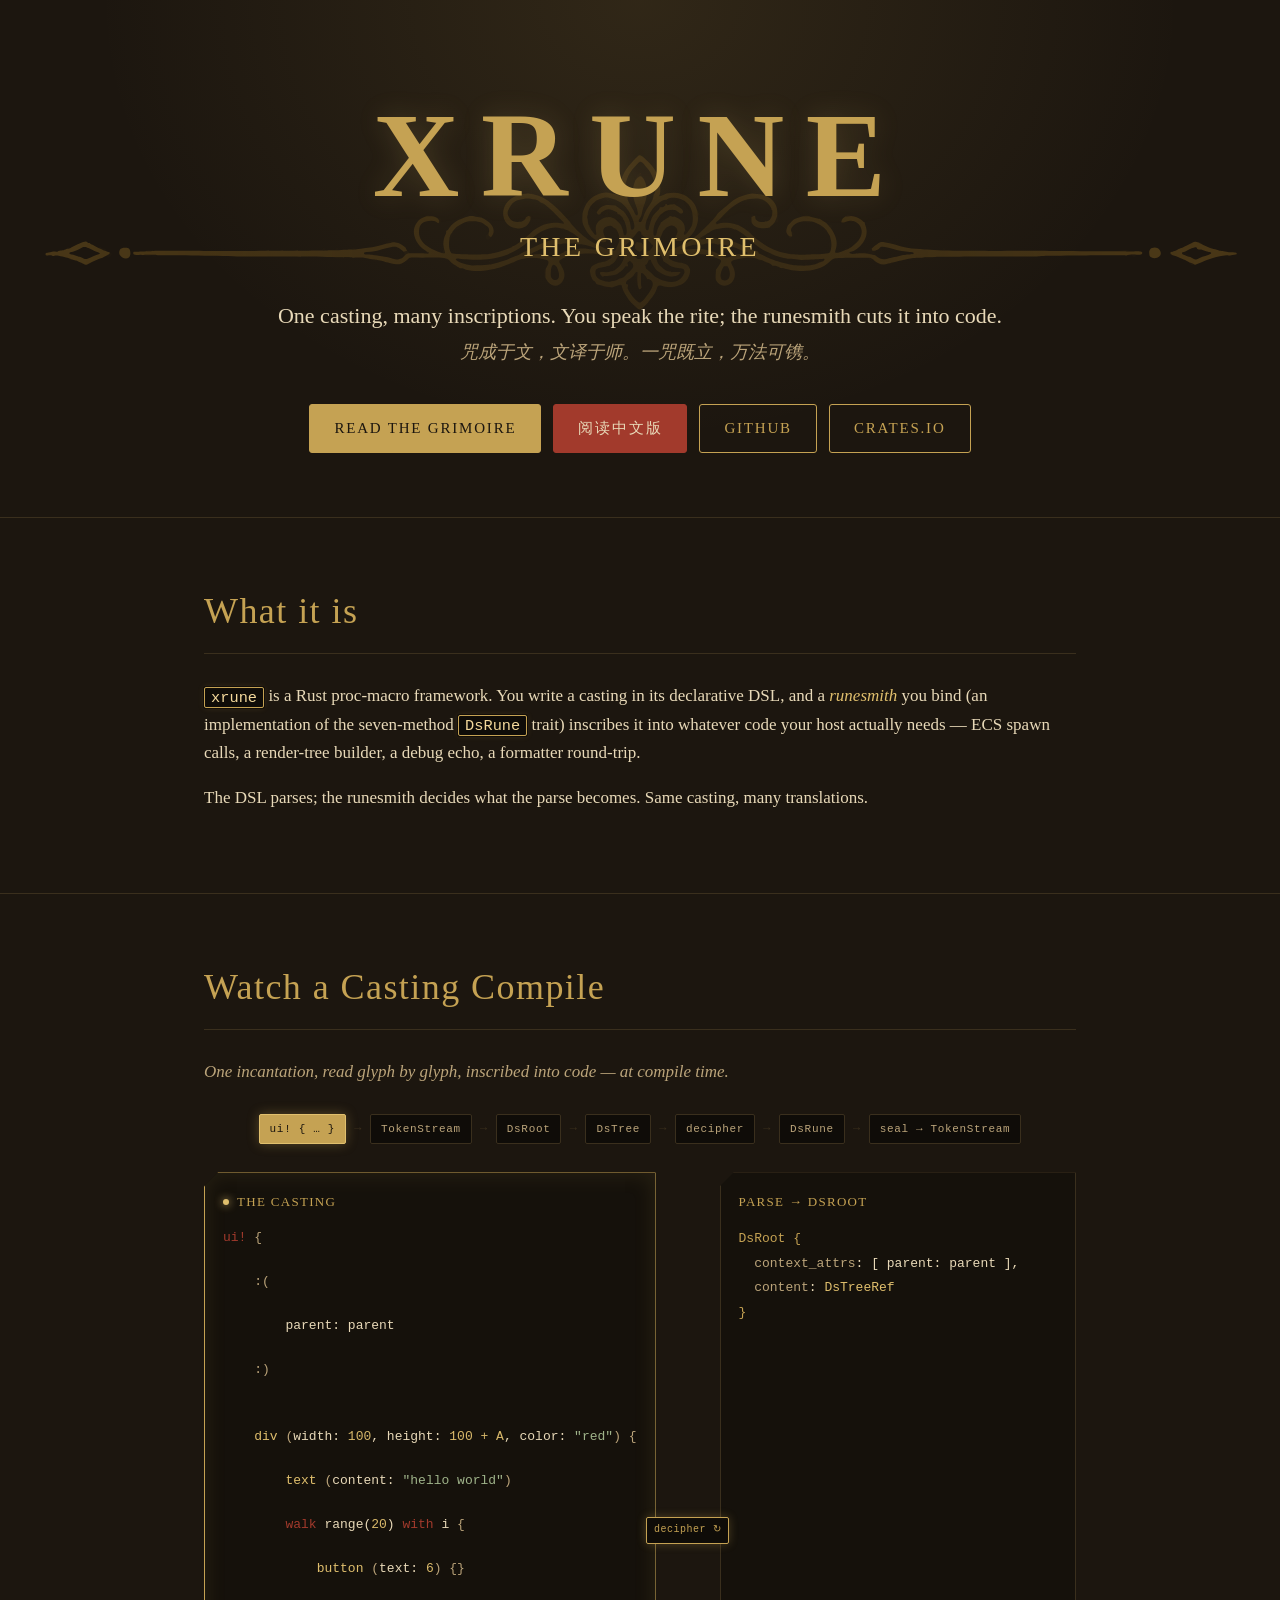
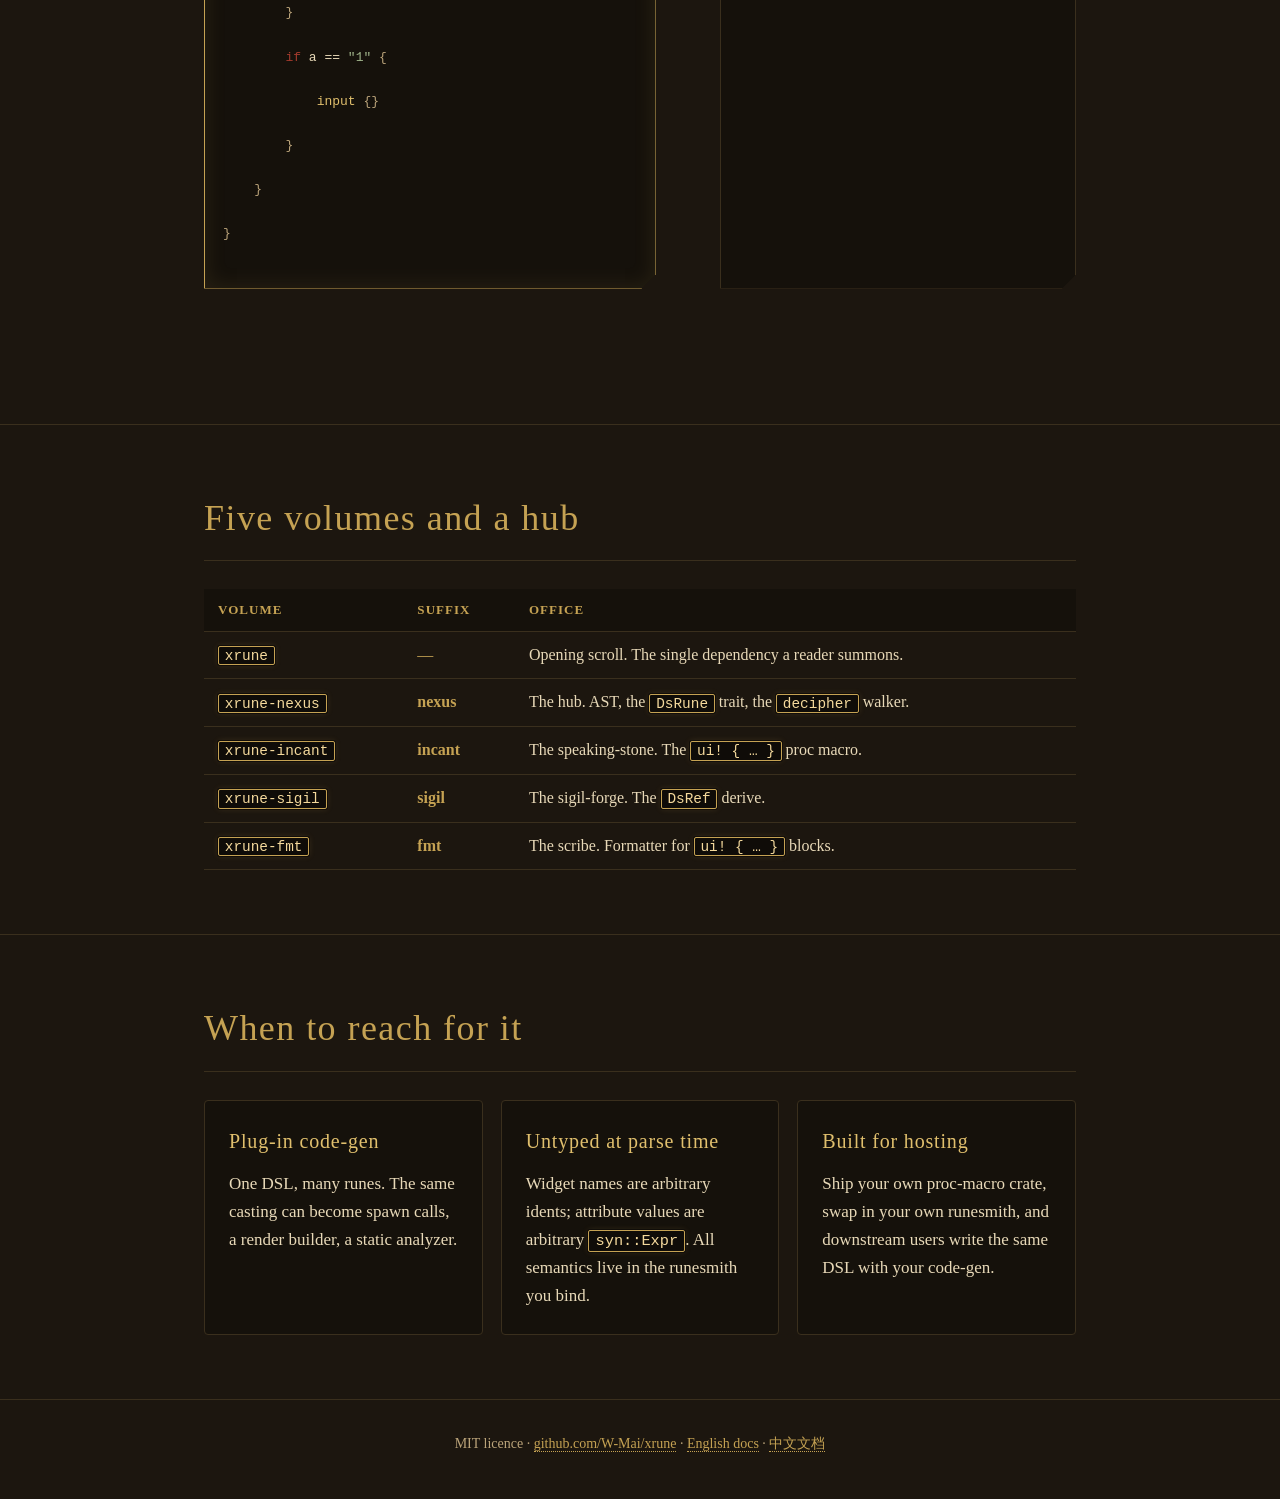
==== docs/landing/index.html @ 24789f92 "✨(docs): rebuild ritual into a multi-stage pipeline visualization - split the animation into docs/la" ====
<!doctype html>
<html lang="en">
<head>
<meta charset="utf-8">
<meta name="viewport" content="width=device-width, initial-scale=1">
<title>xrune · The Grimoire</title>
<meta name="description" content="A declarative UI DSL proc-macro framework with pluggable code-generation backends.">

<meta property="og:title" content="xrune · The Grimoire">
<meta property="og:description" content="A declarative UI DSL proc-macro framework with pluggable code-generation backends.">
<meta property="og:type" content="website">
<meta property="og:image" content="https://xrune.to01.icu/og-card.png">
<meta property="og:image:width" content="1200">
<meta property="og:image:height" content="628">
<meta property="og:url" content="https://xrune.to01.icu/">
<meta name="twitter:card" content="summary_large_image">

<link rel="icon" type="image/svg+xml" href="favicon.svg">
<link rel="icon" type="image/png" href="favicon.png">

<link rel="preload" as="font" href="fonts/cardo-regular.woff2" type="font/woff2" crossorigin>
<link rel="preload" as="font" href="fonts/cinzeldecorative-regular.woff2" type="font/woff2" crossorigin>

<link rel="stylesheet" href="landing.css">
<link rel="stylesheet" href="ritual.css">
</head>
<body>

<header class="hero">
  <img class="hero-bg" src="hero-pattern.svg" alt="" aria-hidden="true">
  <div class="hero-inner">
    <h1 class="brand">XRUNE</h1>
    <p class="subtitle">The Grimoire</p>
    <p class="tagline">One casting, many inscriptions. You speak the rite; the runesmith cuts it into code.</p>
    <p class="tagline-zh">咒成于文，文译于师。一咒既立，万法可镌。</p>

    <div class="cta">
      <a class="btn primary" href="book/">Read the Grimoire</a>
      <a class="btn primary alt" href="book/zh-CN/">阅读中文版</a>
      <a class="btn secondary" href="https://github.com/W-Mai/xrune">GitHub</a>
      <a class="btn secondary" href="https://crates.io/crates/xrune">crates.io</a>
    </div>
  </div>
</header>

<section class="pitch">
  <div class="container">
    <h2>What it is</h2>
    <p>
      <code>xrune</code> is a Rust proc-macro framework. You write a casting in
      its declarative DSL, and a <em>runesmith</em> you bind (an
      implementation of the seven-method <code>DsRune</code> trait) inscribes
      it into whatever code your host actually needs &mdash; ECS spawn calls,
      a render-tree builder, a debug echo, a formatter round-trip.
    </p>
    <p>
      The DSL parses; the runesmith decides what the parse becomes. Same
      casting, many translations.
    </p>
  </div>
</section>

<section class="ritual" id="ritual">
  <div class="r-motes" aria-hidden="true"></div>
  <div class="container r-inner">
    <h2>Watch a Casting Compile</h2>
    <p class="r-sub">One incantation, read glyph by glyph, inscribed into code — at compile time.</p>

    <div class="r-rail" aria-hidden="true">
      <span class="r-stage" data-stage="0">ui! { … }</span>
      <span class="r-arrow">→</span>
      <span class="r-stage" data-stage="1">TokenStream</span>
      <span class="r-arrow">→</span>
      <span class="r-stage" data-stage="2">DsRoot</span>
      <span class="r-arrow">→</span>
      <span class="r-stage" data-stage="3">DsTree</span>
      <span class="r-arrow">→</span>
      <span class="r-stage" data-stage="4">decipher</span>
      <span class="r-arrow">→</span>
      <span class="r-stage" data-stage="5">DsRune</span>
      <span class="r-arrow">→</span>
      <span class="r-stage" data-stage="6">seal → TokenStream</span>
    </div>

    <div class="r-stage-wrap">
      <div class="r-panel r-cast" id="rCast">
        <p class="r-panel-title"><span class="dot"></span>The Casting</p>
        <pre><code id="rCastCode"></code></pre>
      </div>

      <div class="r-conduit" aria-hidden="true">
        <div class="wire"></div>
        <div class="r-walker">decipher ↻</div>
      </div>

      <div class="r-panel r-right" id="rRight">
        <div class="r-view" id="rRootView">
          <p class="r-view-title">parse → DsRoot</p>
          <div class="r-struct"><span class="brace">DsRoot {</span><br>
&nbsp;&nbsp;<span class="field">context_attrs</span>: [ parent: parent ],<br>
&nbsp;&nbsp;<span class="field">content</span>: <span class="ty">DsTreeRef</span><br>
<span class="brace">}</span></div>
        </div>

        <div class="r-view" id="rTreeView">
          <p class="r-view-title">DsTree · 6 node kinds</p>
          <div class="r-tree"></div>
        </div>

        <div class="r-view r-trace" id="rTraceView">
          <p class="r-view-title">DsRune inscribes · DefaultRune</p>
          <pre><code id="rTraceCode"></code></pre>
        </div>
      </div>
    </div>

    <div class="r-seal" id="rSeal">
      <span class="badge"><span class="glyph">✦</span> seal() → proc_macro2::TokenStream</span>
    </div>
  </div>
</section>

<section class="volumes">
  <div class="container">
    <h2>Five volumes and a hub</h2>
    <table>
      <thead>
        <tr><th>Volume</th><th>Suffix</th><th>Office</th></tr>
      </thead>
      <tbody>
        <tr><td><a href="https://crates.io/crates/xrune"><code>xrune</code></a></td><td>—</td><td>Opening scroll. The single dependency a reader summons.</td></tr>
        <tr><td><a href="https://crates.io/crates/xrune-nexus"><code>xrune-nexus</code></a></td><td><strong>nexus</strong></td><td>The hub. AST, the <code>DsRune</code> trait, the <code>decipher</code> walker.</td></tr>
        <tr><td><a href="https://crates.io/crates/xrune-incant"><code>xrune-incant</code></a></td><td><strong>incant</strong></td><td>The speaking-stone. The <code>ui! { … }</code> proc macro.</td></tr>
        <tr><td><a href="https://crates.io/crates/xrune-sigil"><code>xrune-sigil</code></a></td><td><strong>sigil</strong></td><td>The sigil-forge. The <code>DsRef</code> derive.</td></tr>
        <tr><td><a href="https://crates.io/crates/xrune-fmt"><code>xrune-fmt</code></a></td><td><strong>fmt</strong></td><td>The scribe. Formatter for <code>ui! { … }</code> blocks.</td></tr>
      </tbody>
    </table>
  </div>
</section>

<section class="why">
  <div class="container">
    <h2>When to reach for it</h2>
    <div class="cards">
      <div class="card">
        <h3>Plug-in code-gen</h3>
        <p>One DSL, many runes. The same casting can become spawn calls, a render builder, a static analyzer.</p>
      </div>
      <div class="card">
        <h3>Untyped at parse time</h3>
        <p>Widget names are arbitrary idents; attribute values are arbitrary <code>syn::Expr</code>. All semantics live in the runesmith you bind.</p>
      </div>
      <div class="card">
        <h3>Built for hosting</h3>
        <p>Ship your own proc-macro crate, swap in your own runesmith, and downstream users write the same DSL with your code-gen.</p>
      </div>
    </div>
  </div>
</section>

<footer>
  <div class="container">
    <p>
      MIT licence ·
      <a href="https://github.com/W-Mai/xrune">github.com/W-Mai/xrune</a> ·
      <a href="book/">English docs</a> ·
      <a href="book/zh-CN/">中文文档</a>
    </p>
  </div>
</footer>

<script src="ritual.js" defer></script>


</body>
</html>
---- docs/landing/landing.css ----
@font-face {
  font-family: "Cardo";
  font-style: normal;
  font-weight: 400;
  font-display: swap;
  src: url("fonts/cardo-regular.woff2") format("woff2");
}
@font-face {
  font-family: "Cardo";
  font-style: normal;
  font-weight: 700;
  font-display: swap;
  src: url("fonts/cardo-bold.woff2") format("woff2");
}
@font-face {
  font-family: "Cinzel Decorative";
  font-style: normal;
  font-weight: 400;
  font-display: swap;
  src: url("fonts/cinzeldecorative-regular.woff2") format("woff2");
}
@font-face {
  font-family: "Cinzel Decorative";
  font-style: normal;
  font-weight: 700;
  font-display: swap;
  src: url("fonts/cinzeldecorative-bold.woff2") format("woff2");
}
@font-face {
  font-family: "JetBrains Mono";
  font-style: normal;
  font-weight: 400;
  font-display: swap;
  src: url("fonts/jetbrains-mono-regular.woff2") format("woff2");
}

:root {
  --bg: #1c160f;
  --fg: #e8d9b8;
  --muted: #bba47a;
  --gold: #c5a253;
  --gold-bright: #e0bf6d;
  --rubric: #a23a2c;
  --shadow: #3a2f1d;
  --panel: #15110b;
  --panel-2: #0f0c08;
}

* { box-sizing: border-box; }

html, body {
  margin: 0;
  padding: 0;
  background: var(--bg);
  color: var(--fg);
  font-family: "Cardo", "Source Serif 4", Georgia, serif;
  font-size: 17px;
  line-height: 1.65;
  -webkit-font-smoothing: antialiased;
  -moz-osx-font-smoothing: grayscale;
}

a {
  color: var(--gold);
  text-decoration: none;
  border-bottom: 1px dotted var(--gold);
  transition: color 0.2s, border-color 0.2s;
}
a:hover {
  color: var(--gold-bright);
  border-bottom-color: var(--gold-bright);
}

code {
  font-family: "JetBrains Mono", "Source Code Pro", Consolas, monospace;
  font-size: 0.9em;
  background: var(--panel-2);
  color: #f4d99c;
  padding: 0.05em 0.4em;
  border: 1px solid var(--gold);
  border-radius: 2px;
  box-shadow: 0 0 0 1px rgba(15, 12, 8, 0.9), 0 0 6px rgba(197, 162, 83, 0.18);
  white-space: nowrap;
  vertical-align: baseline;
}
a code { border-color: var(--gold); }

.container {
  max-width: 920px;
  margin: 0 auto;
  padding: 0 24px;
}

/* Hero */
.hero {
  position: relative;
  overflow: hidden;
  padding: 96px 24px 64px;
  text-align: center;
  background:
    radial-gradient(ellipse at top, rgba(197, 162, 83, 0.12), transparent 60%),
    var(--bg);
  border-bottom: 1px solid var(--shadow);
}

.hero-bg {
  position: absolute;
  inset: 0;
  width: 100%;
  height: 100%;
  object-fit: cover;
  opacity: 0.33;
  pointer-events: none;
  /* dim the pattern behind the title block, keep it bright toward the edges */
  -webkit-mask-image: radial-gradient(ellipse 52% 60% at center, rgba(0,0,0,0.35), black 85%);
  mask-image: radial-gradient(ellipse 52% 60% at center, rgba(0,0,0,0.35), black 85%);
}

.hero-inner {
  position: relative;
  z-index: 1;
  max-width: 820px;
  margin: 0 auto;
}

.brand {
  font-family: "Cinzel Decorative", "Cardo", serif;
  font-weight: 700;
  font-size: clamp(56px, 11vw, 120px);
  letter-spacing: 0.18em;
  margin: 0;
  color: var(--gold);
  line-height: 1;
  text-shadow: 0 0 28px rgba(224, 191, 109, 0.18);
}

.subtitle {
  font-family: "Cinzel Decorative", "Cardo", serif;
  font-size: clamp(20px, 3.4vw, 28px);
  letter-spacing: 0.12em;
  text-transform: uppercase;
  color: var(--gold-bright);
  margin: 8px 0 28px;
}

.tagline {
  font-size: clamp(18px, 2.6vw, 22px);
  margin: 0 0 4px;
  color: var(--fg);
}
.tagline-zh {
  font-size: clamp(15px, 2.2vw, 18px);
  margin: 0 0 36px;
  color: var(--muted);
  font-style: italic;
}

.cta {
  display: flex;
  flex-wrap: wrap;
  justify-content: center;
  gap: 12px;
}

.btn {
  display: inline-block;
  padding: 11px 24px;
  border-radius: 3px;
  font-family: "Cinzel Decorative", "Cardo", serif;
  font-size: 15px;
  letter-spacing: 0.12em;
  text-transform: uppercase;
  border: 1px solid var(--gold);
  border-bottom: 1px solid var(--gold);
  transition: background 0.18s, color 0.18s, border-color 0.18s;
}

.btn.primary {
  background: var(--gold);
  color: var(--bg);
}
.btn.primary:hover {
  background: var(--gold-bright);
  border-color: var(--gold-bright);
  color: var(--bg);
}

.btn.primary.alt {
  background: var(--rubric);
  color: var(--fg);
  border-color: var(--rubric);
}
.btn.primary.alt:hover {
  background: #c4523f;
  border-color: #c4523f;
}

.btn.secondary {
  background: transparent;
  color: var(--gold);
}
.btn.secondary:hover {
  background: rgba(197, 162, 83, 0.08);
  color: var(--gold-bright);
  border-color: var(--gold-bright);
}

/* sections */
section {
  padding: 64px 24px;
  border-bottom: 1px solid var(--shadow);
}

h2 {
  font-family: "Cinzel Decorative", "Cardo", serif;
  font-weight: 400;
  font-size: clamp(26px, 4vw, 36px);
  color: var(--gold);
  letter-spacing: 0.04em;
  margin: 0 0 28px;
  padding-bottom: 12px;
  border-bottom: 1px solid var(--shadow);
}

h3 {
  font-family: "Cinzel Decorative", "Cardo", serif;
  font-weight: 400;
  font-size: 1.18em;
  color: var(--gold-bright);
  margin: 0 0 12px;
  letter-spacing: 0.04em;
}

p { margin: 0 0 1em; }
em { color: var(--gold-bright); font-style: italic; }

/* Volumes table */
.volumes table {
  width: 100%;
  border-collapse: collapse;
  font-size: 16px;
}
.volumes th, .volumes td {
  text-align: left;
  padding: 10px 14px;
  border-bottom: 1px solid var(--shadow);
}
.volumes th {
  font-family: "Cinzel Decorative", "Cardo", serif;
  font-weight: 700;
  letter-spacing: 0.08em;
  text-transform: uppercase;
  font-size: 13px;
  color: var(--gold);
  background: var(--panel);
}
.volumes tbody tr:hover { background: rgba(197, 162, 83, 0.04); }
.volumes td:nth-child(2) { color: var(--gold); white-space: nowrap; }

/* Cards */
.cards {
  display: grid;
  grid-template-columns: repeat(auto-fit, minmax(240px, 1fr));
  gap: 18px;
}
.card {
  background: var(--panel);
  border: 1px solid var(--shadow);
  border-radius: 4px;
  padding: 24px;
}
.card p { margin: 0; color: var(--fg); }

/* Footer */
footer {
  padding: 32px 24px;
  text-align: center;
  font-size: 14px;
  color: var(--muted);
}
footer a { border-bottom-style: dotted; }

@media (max-width: 540px) {
  .hero { padding-top: 64px; padding-bottom: 48px; }
  .cta { flex-direction: column; gap: 10px; }
  .btn { width: 100%; }
  .volumes td:nth-child(2) { font-size: 13px; }
  section { padding: 48px 18px; }
}
---- docs/landing/ritual.css ----
.ritual { position: relative; overflow: hidden; }
.ritual .r-inner { max-width: 920px; margin: 0 auto; position: relative; z-index: 1; }
.ritual .r-sub { color: var(--muted); font-style: italic; margin: 0 0 28px; font-size: clamp(15px, 2.2vw, 17px); }

/* stage rail */
.ritual .r-rail { display: flex; flex-wrap: wrap; gap: 8px 6px; align-items: center; justify-content: center; margin: 0 0 28px; }
.ritual .r-stage {
  font-family: "JetBrains Mono", Consolas, monospace; font-size: 11px; letter-spacing: .06em;
  color: var(--muted); background: var(--panel-2); border: 1px solid var(--shadow);
  padding: 5px 10px; border-radius: 2px; white-space: nowrap;
  transition: color .35s, border-color .35s, background .35s, box-shadow .35s;
}
.ritual .r-stage.lit { color: var(--bg); background: var(--gold); border-color: var(--gold-bright); box-shadow: 0 0 12px rgba(197,162,83,.35); }
.ritual .r-stage.done { color: var(--gold); background: var(--panel-2); border-color: var(--gold); box-shadow: none; }
.ritual .r-arrow { color: var(--shadow); font-size: 12px; transition: color .35s; }
.ritual .r-arrow.lit { color: var(--gold); }

/* two-column stage */
.ritual .r-stage-wrap { display: grid; grid-template-columns: 1fr auto 1fr; gap: 0; align-items: stretch; min-height: 420px; }
.ritual .r-panel {
  background: var(--panel); border: 1px solid var(--shadow); padding: 18px 18px 20px;
  position: relative; min-height: 380px;
  /* clipped corners give the panels a sigil-plate feel rather than a plain rectangle */
  clip-path: polygon(14px 0, 100% 0, 100% calc(100% - 14px), calc(100% - 14px) 100%, 0 100%, 0 14px);
}
.ritual .r-panel-title {
  font-family: "Cinzel Decorative", "Cardo", serif; font-size: 13px; letter-spacing: .1em;
  text-transform: uppercase; color: var(--gold); margin: 0 0 14px; display: flex; align-items: center; gap: 8px;
}
.ritual .r-panel-title .dot { width: 6px; height: 6px; border-radius: 50%; background: var(--shadow); transition: background .3s, box-shadow .3s; }
.ritual .r-panel.active .r-panel-title .dot { background: var(--gold-bright); box-shadow: 0 0 8px var(--gold-bright); }
.ritual .r-panel.active { border-color: var(--gold); box-shadow: 0 0 22px rgba(197,162,83,.12) inset; }

.ritual pre { margin: 0; font-family: "JetBrains Mono", Consolas, monospace; font-size: 13px; line-height: 1.7; white-space: pre; overflow-x: auto; }
.ritual pre code { background: none; border: 0; padding: 0; box-shadow: none; white-space: pre; color: inherit; font-size: inherit; }
.ritual .r-line { display: block; position: relative; border-radius: 2px; padding: 0 6px; margin: 0 -6px; transition: background .3s; }
.ritual .r-cast .r-line.reading { background: rgba(197,162,83,.14); box-shadow: inset 2px 0 0 var(--gold); }

/* syntax tint (shared by casting and generated trace) */
.ritual .k { color: var(--rubric); }
.ritual .n { color: var(--gold-bright); }
.ritual .s { color: #9fb38a; }
.ritual .p { color: var(--muted); }
.ritual .num { color: #d8b86a; }
.ritual .fn { color: #c9b070; }
.ritual .kw { color: var(--rubric); }

/* right panel swaps content per stage */
.ritual .r-right { position: relative; }
.ritual .r-view { position: absolute; inset: 18px; opacity: 0; transform: translateY(8px); transition: opacity .18s, transform .18s; pointer-events: none; }
.ritual .r-view.show { opacity: 1; transform: none; pointer-events: auto; transition: opacity .45s .12s, transform .45s .12s; }
.ritual .r-view-title { font-family: "Cinzel Decorative","Cardo",serif; font-size: 13px; letter-spacing: .1em; text-transform: uppercase; color: var(--gold); margin: 0 0 14px; }

/* DsRoot struct card */
.ritual .r-struct { font-family: "JetBrains Mono", monospace; font-size: 13px; line-height: 1.9; }
.ritual .r-struct .field { color: var(--muted); }
.ritual .r-struct .ty { color: var(--gold-bright); }
.ritual .r-struct .brace { color: var(--gold); }

/* DsTree node graph */
.ritual .r-tree { font-family: "JetBrains Mono", monospace; font-size: 12.5px; }
.ritual .r-node {
  display: inline-flex; align-items: center; gap: 8px; margin: 3px 0;
  padding: 4px 10px; border: 1px solid var(--shadow); border-radius: 3px;
  background: var(--panel-2); color: var(--fg);
  opacity: 0; transform: translateX(-6px) scale(.97);
  transition: opacity .4s, transform .4s, border-color .3s, box-shadow .3s, background .3s;
}
.ritual .r-node.grown { opacity: 1; transform: none; }
.ritual .r-node.visiting { border-color: var(--gold-bright); background: rgba(197,162,83,.10); box-shadow: 0 0 14px rgba(224,191,109,.32); }
.ritual .r-node .badge {
  font-size: 10px; letter-spacing: .05em; padding: 1px 6px; border-radius: 2px;
  background: var(--shadow); color: var(--gold-bright); text-transform: none;
}
.ritual .r-node.v-root .badge { background: #3a2a14; color: var(--gold-bright); }
.ritual .r-node.v-widget .badge { background: #2a2410; color: var(--gold); }
.ritual .r-node.v-iter .badge,
.ritual .r-node.v-if .badge { background: #3a1f18; color: #e0a18d; }
.ritual .r-node .lbl { color: var(--fg); }
.ritual .r-tree .r-children { margin-left: 22px; border-left: 1px solid var(--shadow); padding-left: 14px; }

/* conduit + walker (bounces between tree and trace) */
.ritual .r-conduit { position: relative; width: 64px; display: flex; align-items: center; justify-content: center; }
.ritual .r-conduit .wire { position: absolute; top: 50%; left: 0; right: 0; height: 2px; background: var(--shadow); overflow: hidden; }
.ritual .r-conduit .wire::after {
  content: ""; position: absolute; top: 0; left: -40%; width: 40%; height: 100%;
  background: linear-gradient(90deg, transparent, var(--gold-bright), transparent);
  animation: r-flow 2.4s linear infinite;
}
.ritual .r-walker {
  font-family: "JetBrains Mono", monospace; font-size: 10px; color: var(--gold);
  background: var(--panel-2); border: 1px solid var(--gold); border-radius: 2px;
  padding: 4px 7px; letter-spacing: .05em; position: relative; z-index: 1;
  box-shadow: 0 0 10px rgba(197,162,83,.3); white-space: nowrap;
  transition: transform .4s cubic-bezier(.5,0,.3,1.4);
}
.ritual .r-walker.bounce-r { transform: translateX(10px); }
.ritual .r-walker.bounce-l { transform: translateX(-10px); }

/* generated trace: reveal then animate indent into place */
.ritual .r-trace .r-line { opacity: 0; transform: translateY(4px); transition: opacity .4s, transform .4s, text-shadow .4s, padding-left .55s cubic-bezier(.5,0,.3,1); }
.ritual .r-trace .r-line.shown { opacity: 1; transform: none; }
.ritual .r-trace .r-line.flash { text-shadow: 0 0 10px rgba(224,191,109,.7); }
.ritual .r-trace .r-line[data-indent="1"].indented { padding-left: 2em; }
.ritual .r-trace .r-line[data-indent="2"].indented { padding-left: 4em; }

/* token particles flying from casting toward the tree */
.ritual .r-motes { position: absolute; inset: 0; pointer-events: none; z-index: 0; overflow: hidden; }
.ritual .mote { position: absolute; width: 3px; height: 3px; border-radius: 50%; background: var(--gold); opacity: 0; animation: r-mote 7s ease-in-out infinite; }
.ritual .r-spark {
  position: absolute; width: 5px; height: 5px; border-radius: 50%;
  background: var(--gold-bright); box-shadow: 0 0 8px var(--gold-bright);
  opacity: 0; pointer-events: none; z-index: 3;
}
.ritual .r-spark.fly { animation: r-spark-fly .9s ease-in forwards; }

/* seal badge */
.ritual .r-seal { margin: 26px auto 0; text-align: center; }
.ritual .r-seal .badge {
  display: inline-flex; align-items: center; gap: 10px;
  font-family: "JetBrains Mono", monospace; font-size: 14px; letter-spacing: .06em;
  color: var(--bg); background: var(--gold); border: 1px solid var(--gold-bright);
  padding: 10px 22px; border-radius: 3px; opacity: 0; transform: scale(.92);
  transition: opacity .5s, transform .5s, box-shadow .5s;
}
.ritual .r-seal.sealed .badge { opacity: 1; transform: none; box-shadow: 0 0 26px rgba(224,191,109,.45); }
.ritual .r-seal .glyph { font-family: "Cinzel Decorative", serif; font-weight: 700; }

@keyframes r-flow { 0% { left: -40%; } 100% { left: 100%; } }
@keyframes r-mote {
  0% { opacity: 0; transform: translateY(20px) scale(.6); }
  20% { opacity: .5; } 80% { opacity: .3; }
  100% { opacity: 0; transform: translateY(-40px) scale(1); }
}
@keyframes r-spark-fly {
  0% { opacity: 0; transform: translate(0,0) scale(.6); }
  15% { opacity: 1; }
  100% { opacity: 0; transform: var(--spark-to) scale(1.1); }
}

@media (max-width: 700px) {
  .ritual .r-stage-wrap { grid-template-columns: 1fr; gap: 14px; min-height: 0; }
  .ritual .r-conduit { width: auto; height: 48px; }
  .ritual .r-conduit .wire { top: 0; bottom: 0; left: 50%; right: auto; width: 2px; height: 100%; }
  .ritual .r-conduit .wire::after { left: 0; right: 0; top: -40%; width: 100%; height: 40%; background: linear-gradient(180deg, transparent, var(--gold-bright), transparent); animation: r-flow-v 2.4s linear infinite; }
  .ritual .r-right { min-height: 360px; }
  @keyframes r-flow-v { 0% { top: -40%; } 100% { top: 100%; } }
}
@media (max-width: 480px) {
  .ritual pre, .ritual .r-tree { font-size: 12px; }
  .ritual .r-rail { gap: 6px 4px; }
  .ritual .r-stage { font-size: 10px; padding: 4px 7px; }
}
@media (prefers-reduced-motion: reduce) {
  .ritual .r-trace .r-line { opacity: 1; transform: none; }
  .ritual .r-trace .r-line[data-indent="1"] { padding-left: 2em; }
  .ritual .r-trace .r-line[data-indent="2"] { padding-left: 4em; }
  .ritual .r-node { opacity: 1; transform: none; }
  .ritual .r-conduit .wire::after, .ritual .mote, .ritual .r-spark { animation: none; }
  .ritual .r-seal .badge { opacity: 1; transform: none; }
  .ritual .r-view { position: relative; inset: auto; opacity: 1; transform: none; margin-bottom: 22px; }
  .ritual .r-view + .r-view { padding-top: 18px; border-top: 1px solid var(--shadow); }
}
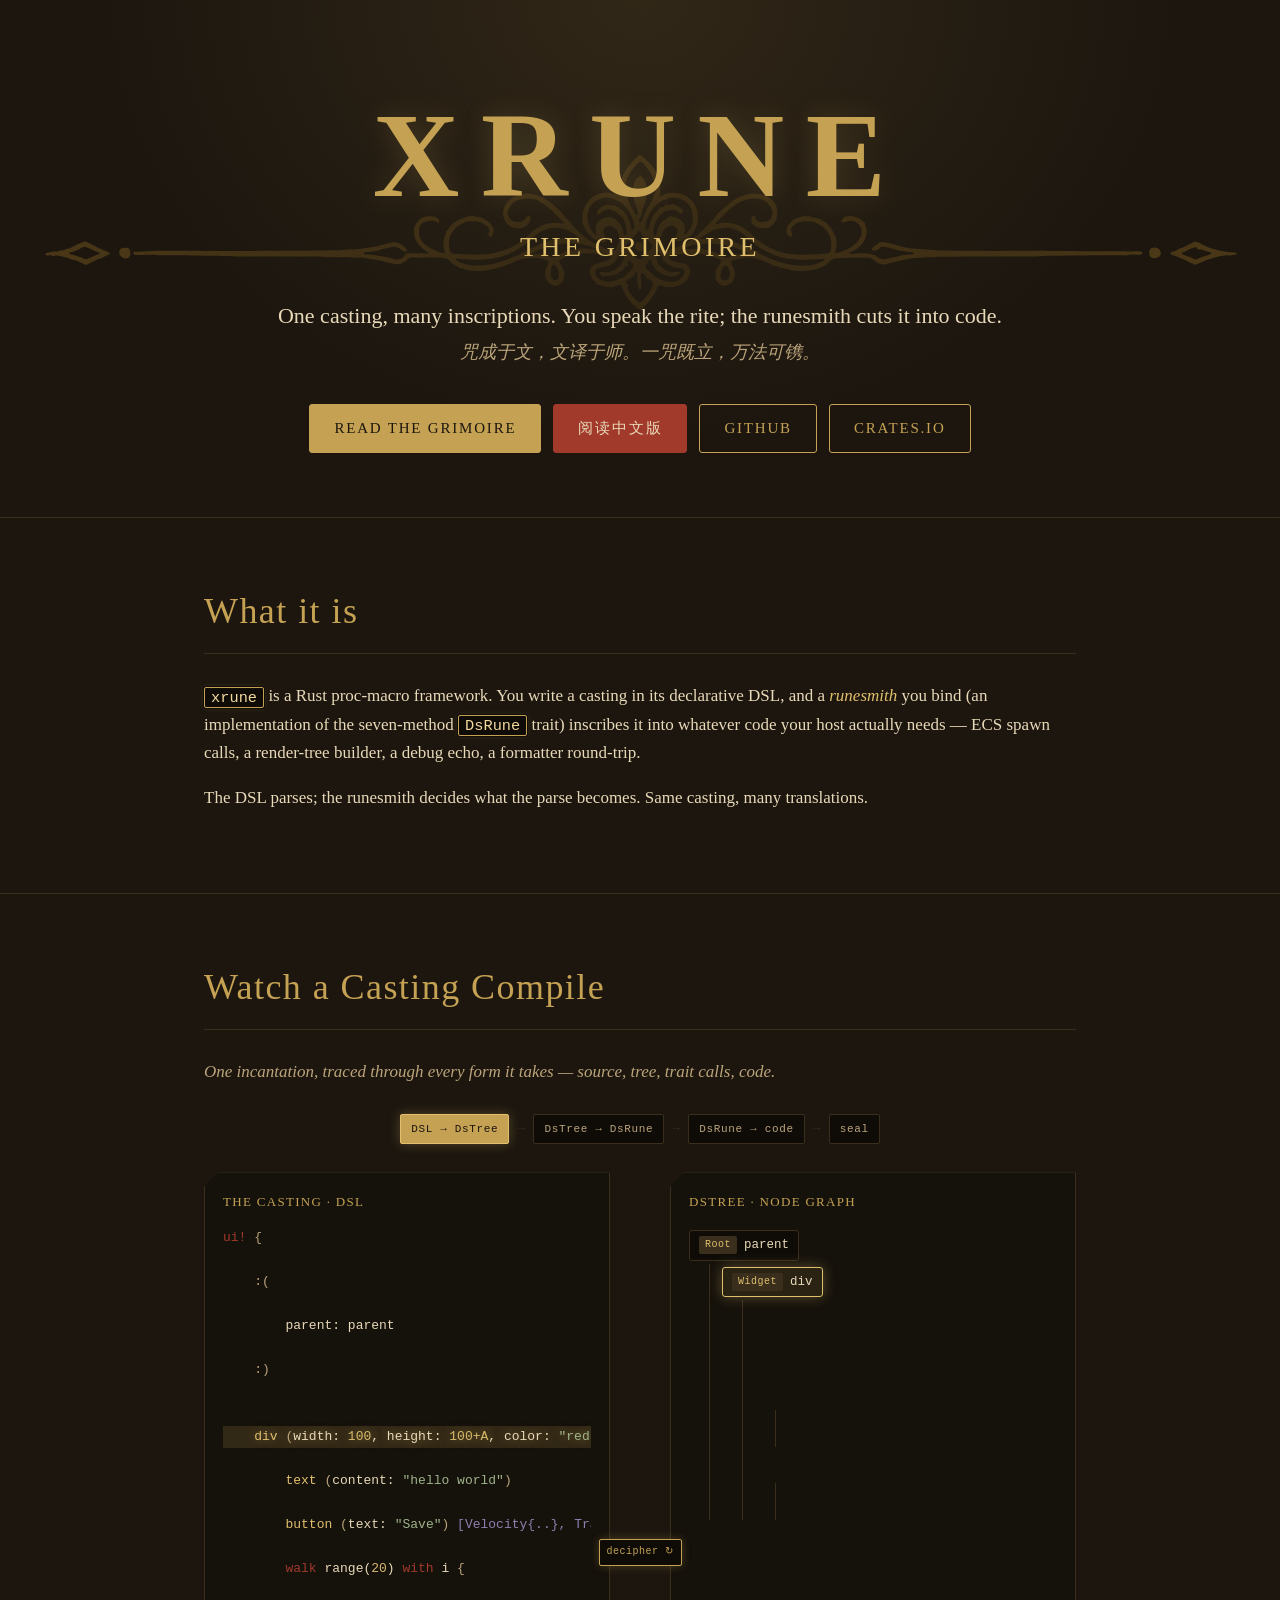
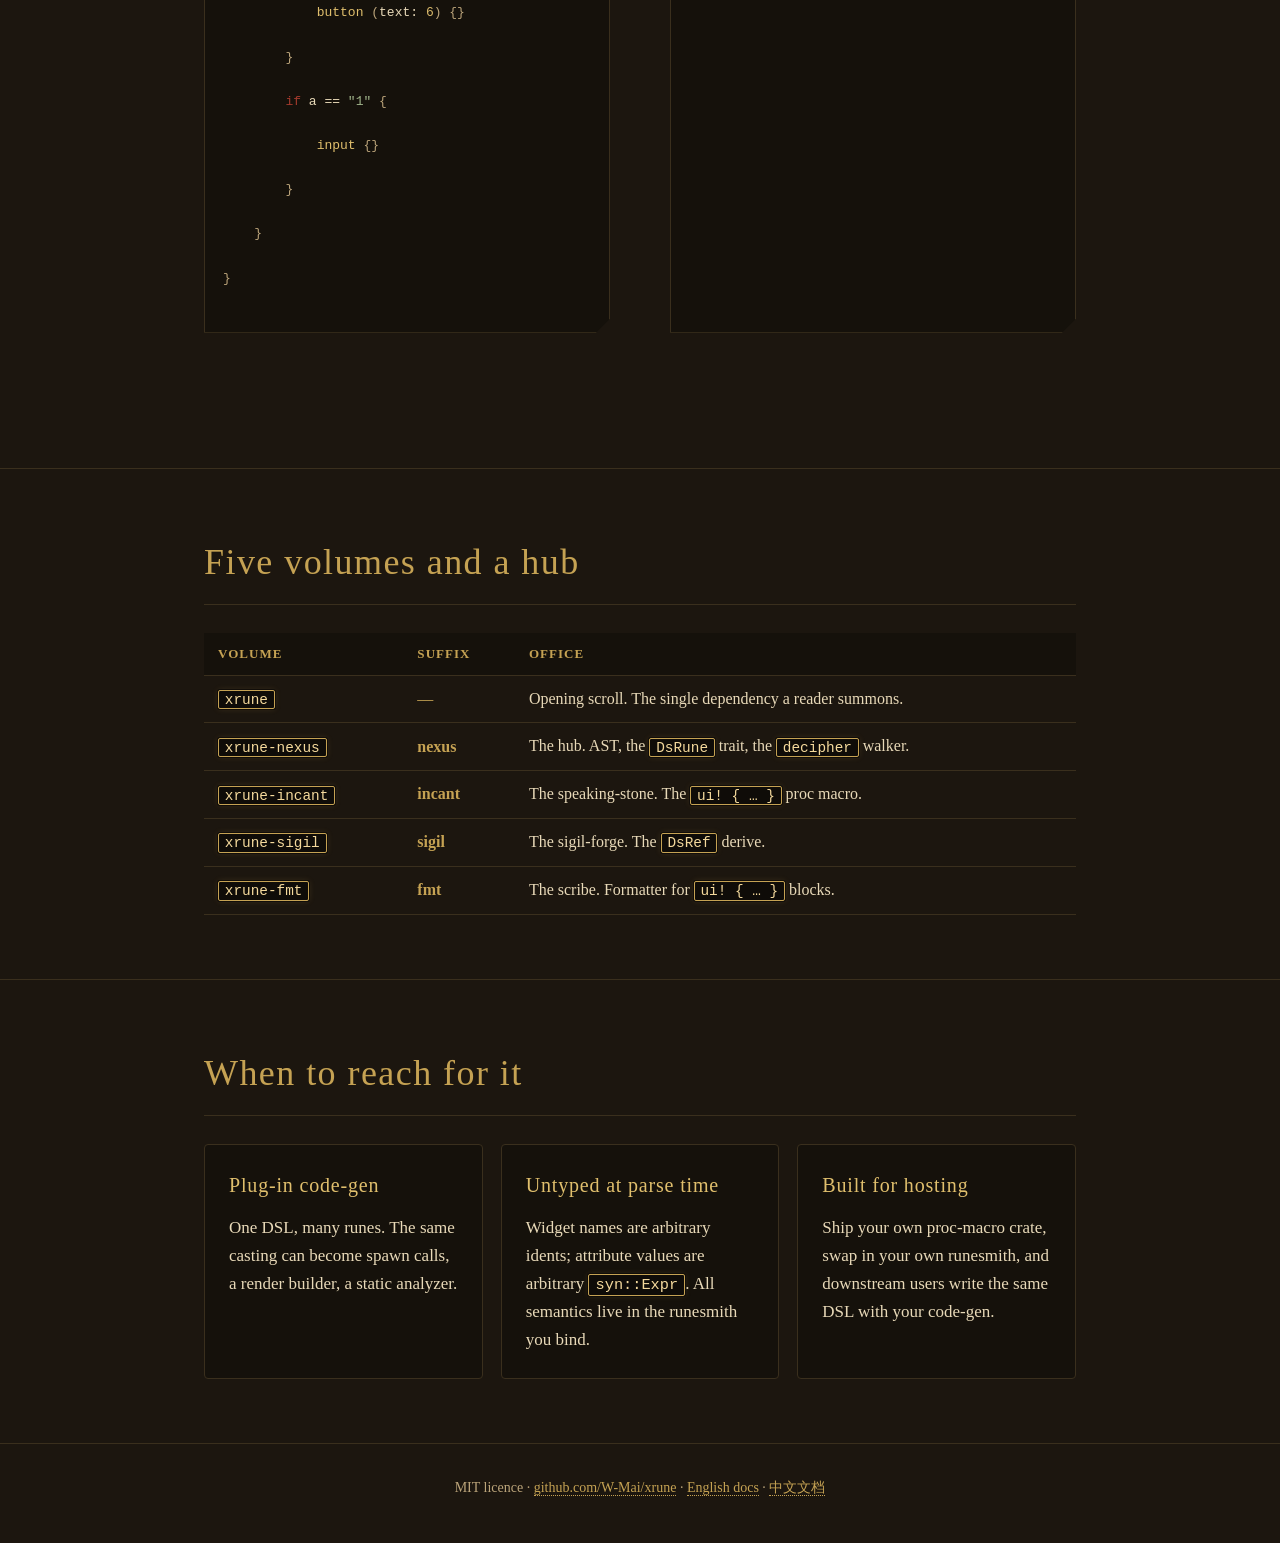
==== commit 4d66ba28: "✨(docs): relay-staged ritual with correspondence highlighting - rebuild as a 4-representation relay:" ====
--- a/docs/landing/index.html
+++ b/docs/landing/index.html
@@ -64,54 +64,25 @@
   <div class="r-motes" aria-hidden="true"></div>
   <div class="container r-inner">
     <h2>Watch a Casting Compile</h2>
-    <p class="r-sub">One incantation, read glyph by glyph, inscribed into code — at compile time.</p>
+    <p class="r-sub">One incantation, traced through every form it takes — source, tree, trait calls, code.</p>
 
     <div class="r-rail" aria-hidden="true">
-      <span class="r-stage" data-stage="0">ui! { … }</span>
+      <span class="r-stage" data-stage="A">DSL → DsTree</span>
       <span class="r-arrow">→</span>
-      <span class="r-stage" data-stage="1">TokenStream</span>
+      <span class="r-stage" data-stage="B">DsTree → DsRune</span>
       <span class="r-arrow">→</span>
-      <span class="r-stage" data-stage="2">DsRoot</span>
+      <span class="r-stage" data-stage="C">DsRune → code</span>
       <span class="r-arrow">→</span>
-      <span class="r-stage" data-stage="3">DsTree</span>
-      <span class="r-arrow">→</span>
-      <span class="r-stage" data-stage="4">decipher</span>
-      <span class="r-arrow">→</span>
-      <span class="r-stage" data-stage="5">DsRune</span>
-      <span class="r-arrow">→</span>
-      <span class="r-stage" data-stage="6">seal → TokenStream</span>
+      <span class="r-stage" data-stage="seal">seal</span>
     </div>
 
-    <div class="r-stage-wrap">
-      <div class="r-panel r-cast" id="rCast">
-        <p class="r-panel-title"><span class="dot"></span>The Casting</p>
-        <pre><code id="rCastCode"></code></pre>
-      </div>
-
+    <div class="r-relay" id="rRelay">
+      <div class="r-slot" data-slot="left" id="rSlotL"></div>
       <div class="r-conduit" aria-hidden="true">
         <div class="wire"></div>
         <div class="r-walker">decipher ↻</div>
       </div>
-
-      <div class="r-panel r-right" id="rRight">
-        <div class="r-view" id="rRootView">
-          <p class="r-view-title">parse → DsRoot</p>
-          <div class="r-struct"><span class="brace">DsRoot {</span><br>
-&nbsp;&nbsp;<span class="field">context_attrs</span>: [ parent: parent ],<br>
-&nbsp;&nbsp;<span class="field">content</span>: <span class="ty">DsTreeRef</span><br>
-<span class="brace">}</span></div>
-        </div>
-
-        <div class="r-view" id="rTreeView">
-          <p class="r-view-title">DsTree · 6 node kinds</p>
-          <div class="r-tree"></div>
-        </div>
-
-        <div class="r-view r-trace" id="rTraceView">
-          <p class="r-view-title">DsRune inscribes · DefaultRune</p>
-          <pre><code id="rTraceCode"></code></pre>
-        </div>
-      </div>
+      <div class="r-slot" data-slot="right" id="rSlotR"></div>
     </div>
 
     <div class="r-seal" id="rSeal">
--- a/docs/landing/ritual.css
+++ b/docs/landing/ritual.css
@@ -2,7 +2,6 @@
 .ritual .r-inner { max-width: 920px; margin: 0 auto; position: relative; z-index: 1; }
 .ritual .r-sub { color: var(--muted); font-style: italic; margin: 0 0 28px; font-size: clamp(15px, 2.2vw, 17px); }
 
-/* stage rail */
 .ritual .r-rail { display: flex; flex-wrap: wrap; gap: 8px 6px; align-items: center; justify-content: center; margin: 0 0 28px; }
 .ritual .r-stage {
   font-family: "JetBrains Mono", Consolas, monospace; font-size: 11px; letter-spacing: .06em;
@@ -11,110 +10,94 @@
   transition: color .35s, border-color .35s, background .35s, box-shadow .35s;
 }
 .ritual .r-stage.lit { color: var(--bg); background: var(--gold); border-color: var(--gold-bright); box-shadow: 0 0 12px rgba(197,162,83,.35); }
-.ritual .r-stage.done { color: var(--gold); background: var(--panel-2); border-color: var(--gold); box-shadow: none; }
+.ritual .r-stage.done { color: var(--gold); background: var(--panel-2); border-color: var(--gold); }
 .ritual .r-arrow { color: var(--shadow); font-size: 12px; transition: color .35s; }
 .ritual .r-arrow.lit { color: var(--gold); }
 
-/* two-column stage */
-.ritual .r-stage-wrap { display: grid; grid-template-columns: 1fr auto 1fr; gap: 0; align-items: stretch; min-height: 420px; }
+/* relay: two slots, panels slide between them as the chain advances */
+.ritual .r-relay { display: grid; grid-template-columns: 1fr auto 1fr; gap: 0; align-items: stretch; min-height: 440px; }
+.ritual .r-slot { position: relative; min-width: 0; }
+.ritual .r-slot .r-panel { height: 100%; }
+.ritual .r-slot.swap-in .r-panel { opacity: 0; transform: translateX(-14px); }
+
 .ritual .r-panel {
   background: var(--panel); border: 1px solid var(--shadow); padding: 18px 18px 20px;
-  position: relative; min-height: 380px;
-  /* clipped corners give the panels a sigil-plate feel rather than a plain rectangle */
+  position: relative; min-height: 400px;
   clip-path: polygon(14px 0, 100% 0, 100% calc(100% - 14px), calc(100% - 14px) 100%, 0 100%, 0 14px);
+  transition: opacity .4s, transform .4s;
 }
-.ritual .r-panel-title {
-  font-family: "Cinzel Decorative", "Cardo", serif; font-size: 13px; letter-spacing: .1em;
-  text-transform: uppercase; color: var(--gold); margin: 0 0 14px; display: flex; align-items: center; gap: 8px;
+.ritual .r-view-title {
+  font-family: "Cinzel Decorative","Cardo",serif; font-size: 13px; letter-spacing: .1em;
+  text-transform: uppercase; color: var(--gold); margin: 0 0 14px;
 }
-.ritual .r-panel-title .dot { width: 6px; height: 6px; border-radius: 50%; background: var(--shadow); transition: background .3s, box-shadow .3s; }
-.ritual .r-panel.active .r-panel-title .dot { background: var(--gold-bright); box-shadow: 0 0 8px var(--gold-bright); }
-.ritual .r-panel.active { border-color: var(--gold); box-shadow: 0 0 22px rgba(197,162,83,.12) inset; }
+.ritual .r-view-body { font-family: "JetBrains Mono", Consolas, monospace; }
 
 .ritual pre { margin: 0; font-family: "JetBrains Mono", Consolas, monospace; font-size: 13px; line-height: 1.7; white-space: pre; overflow-x: auto; }
 .ritual pre code { background: none; border: 0; padding: 0; box-shadow: none; white-space: pre; color: inherit; font-size: inherit; }
-.ritual .r-line { display: block; position: relative; border-radius: 2px; padding: 0 6px; margin: 0 -6px; transition: background .3s; }
-.ritual .r-cast .r-line.reading { background: rgba(197,162,83,.14); box-shadow: inset 2px 0 0 var(--gold); }
+.ritual .r-line { display: block; position: relative; border-radius: 2px; padding: 0 6px; margin: 0 -6px; transition: background .3s, text-shadow .3s, padding-left .5s cubic-bezier(.5,0,.3,1), opacity .35s, transform .35s; }
 
-/* syntax tint (shared by casting and generated trace) */
-.ritual .k { color: var(--rubric); }
+.ritual .r-node, .ritual .r-call { transition: border-color .3s, box-shadow .3s, background .3s, opacity .35s, transform .35s; }
+.ritual .r-pending { opacity: 0; transform: translateY(5px); pointer-events: none; }
+
+/* correspondence highlights — same gold pulse on whichever side is active */
+.ritual .r-cast .r-line.reading,
+.ritual .r-trace .r-line.emit { background: rgba(197,162,83,.16); box-shadow: inset 2px 0 0 var(--gold); text-shadow: 0 0 10px rgba(224,191,109,.5); }
+.ritual .r-trace .r-line[data-indent="1"].indented { padding-left: 2em; }
+
+/* syntax tint */
+.ritual .k, .ritual .kw { color: var(--rubric); }
 .ritual .n { color: var(--gold-bright); }
 .ritual .s { color: #9fb38a; }
 .ritual .p { color: var(--muted); }
 .ritual .num { color: #d8b86a; }
 .ritual .fn { color: #c9b070; }
-.ritual .kw { color: var(--rubric); }
-
-/* right panel swaps content per stage */
-.ritual .r-right { position: relative; }
-.ritual .r-view { position: absolute; inset: 18px; opacity: 0; transform: translateY(8px); transition: opacity .18s, transform .18s; pointer-events: none; }
-.ritual .r-view.show { opacity: 1; transform: none; pointer-events: auto; transition: opacity .45s .12s, transform .45s .12s; }
-.ritual .r-view-title { font-family: "Cinzel Decorative","Cardo",serif; font-size: 13px; letter-spacing: .1em; text-transform: uppercase; color: var(--gold); margin: 0 0 14px; }
-
-/* DsRoot struct card */
-.ritual .r-struct { font-family: "JetBrains Mono", monospace; font-size: 13px; line-height: 1.9; }
-.ritual .r-struct .field { color: var(--muted); }
-.ritual .r-struct .ty { color: var(--gold-bright); }
-.ritual .r-struct .brace { color: var(--gold); }
+.ritual .ench { color: #8f7fb0; }
 
 /* DsTree node graph */
-.ritual .r-tree { font-family: "JetBrains Mono", monospace; font-size: 12.5px; }
+.ritual .r-tree { font-size: 12.5px; }
 .ritual .r-node {
-  display: inline-flex; align-items: center; gap: 8px; margin: 3px 0;
-  padding: 4px 10px; border: 1px solid var(--shadow); border-radius: 3px;
+  display: inline-flex; align-items: center; gap: 7px; margin: 3px 0;
+  padding: 4px 9px; border: 1px solid var(--shadow); border-radius: 3px;
   background: var(--panel-2); color: var(--fg);
-  opacity: 0; transform: translateX(-6px) scale(.97);
-  transition: opacity .4s, transform .4s, border-color .3s, box-shadow .3s, background .3s;
+  transition: border-color .3s, box-shadow .3s, background .3s;
 }
-.ritual .r-node.grown { opacity: 1; transform: none; }
-.ritual .r-node.visiting { border-color: var(--gold-bright); background: rgba(197,162,83,.10); box-shadow: 0 0 14px rgba(224,191,109,.32); }
-.ritual .r-node .badge {
-  font-size: 10px; letter-spacing: .05em; padding: 1px 6px; border-radius: 2px;
-  background: var(--shadow); color: var(--gold-bright); text-transform: none;
+.ritual .r-node.visiting { border-color: var(--gold-bright); background: rgba(197,162,83,.12); box-shadow: 0 0 14px rgba(224,191,109,.34); }
+.ritual .r-node .badge { font-size: 10px; letter-spacing: .05em; padding: 1px 6px; border-radius: 2px; background: var(--shadow); color: var(--gold-bright); }
+.ritual .r-node.v-iter .badge, .ritual .r-node.v-if .badge { background: #3a1f18; color: #e0a18d; }
+.ritual .r-node .field-badge { font-size: 9.5px; padding: 1px 5px; border-radius: 2px; background: #2a2340; color: #b3a3d6; }
+.ritual .r-children { margin-left: 20px; border-left: 1px solid var(--shadow); padding-left: 12px; }
+
+/* inscribe_* call list */
+.ritual .r-calls { font-size: 13px; line-height: 1.5; }
+.ritual .r-call {
+  display: flex; align-items: center; gap: 8px; padding: 5px 8px; margin: 3px 0;
+  border: 1px solid var(--shadow); border-radius: 3px; background: var(--panel-2);
+  transition: border-color .3s, box-shadow .3s, background .3s;
 }
-.ritual .r-node.v-root .badge { background: #3a2a14; color: var(--gold-bright); }
-.ritual .r-node.v-widget .badge { background: #2a2410; color: var(--gold); }
-.ritual .r-node.v-iter .badge,
-.ritual .r-node.v-if .badge { background: #3a1f18; color: #e0a18d; }
-.ritual .r-node .lbl { color: var(--fg); }
-.ritual .r-tree .r-children { margin-left: 22px; border-left: 1px solid var(--shadow); padding-left: 14px; }
+.ritual .r-call .arrow { color: var(--shadow); }
+.ritual .r-call .sig { color: var(--fg); }
+.ritual .r-call.firing { border-color: var(--gold-bright); background: rgba(197,162,83,.12); box-shadow: 0 0 14px rgba(224,191,109,.34); }
+.ritual .r-call.firing .arrow { color: var(--gold-bright); }
 
-/* conduit + walker (bounces between tree and trace) */
-.ritual .r-conduit { position: relative; width: 64px; display: flex; align-items: center; justify-content: center; }
+/* drop sink — enchants vanish, shown as a labeled empty target */
+.ritual .r-sink {
+  margin-top: 14px; padding: 8px 12px; font-size: 12px; color: #b3a3d6;
+  border: 1px dashed #4a3f63; border-radius: 3px; background: rgba(42,35,64,.25);
+  font-family: "JetBrains Mono", monospace;
+}
+
+/* conduit walker between slots */
+.ritual .r-conduit { position: relative; width: 60px; display: flex; align-items: center; justify-content: center; }
 .ritual .r-conduit .wire { position: absolute; top: 50%; left: 0; right: 0; height: 2px; background: var(--shadow); overflow: hidden; }
-.ritual .r-conduit .wire::after {
-  content: ""; position: absolute; top: 0; left: -40%; width: 40%; height: 100%;
-  background: linear-gradient(90deg, transparent, var(--gold-bright), transparent);
-  animation: r-flow 2.4s linear infinite;
-}
+.ritual .r-conduit .wire::after { content: ""; position: absolute; top: 0; left: -40%; width: 40%; height: 100%; background: linear-gradient(90deg, transparent, var(--gold-bright), transparent); animation: r-flow 2.4s linear infinite; }
 .ritual .r-walker {
   font-family: "JetBrains Mono", monospace; font-size: 10px; color: var(--gold);
   background: var(--panel-2); border: 1px solid var(--gold); border-radius: 2px;
   padding: 4px 7px; letter-spacing: .05em; position: relative; z-index: 1;
   box-shadow: 0 0 10px rgba(197,162,83,.3); white-space: nowrap;
-  transition: transform .4s cubic-bezier(.5,0,.3,1.4);
 }
-.ritual .r-walker.bounce-r { transform: translateX(10px); }
-.ritual .r-walker.bounce-l { transform: translateX(-10px); }
 
-/* generated trace: reveal then animate indent into place */
-.ritual .r-trace .r-line { opacity: 0; transform: translateY(4px); transition: opacity .4s, transform .4s, text-shadow .4s, padding-left .55s cubic-bezier(.5,0,.3,1); }
-.ritual .r-trace .r-line.shown { opacity: 1; transform: none; }
-.ritual .r-trace .r-line.flash { text-shadow: 0 0 10px rgba(224,191,109,.7); }
-.ritual .r-trace .r-line[data-indent="1"].indented { padding-left: 2em; }
-.ritual .r-trace .r-line[data-indent="2"].indented { padding-left: 4em; }
-
-/* token particles flying from casting toward the tree */
-.ritual .r-motes { position: absolute; inset: 0; pointer-events: none; z-index: 0; overflow: hidden; }
-.ritual .mote { position: absolute; width: 3px; height: 3px; border-radius: 50%; background: var(--gold); opacity: 0; animation: r-mote 7s ease-in-out infinite; }
-.ritual .r-spark {
-  position: absolute; width: 5px; height: 5px; border-radius: 50%;
-  background: var(--gold-bright); box-shadow: 0 0 8px var(--gold-bright);
-  opacity: 0; pointer-events: none; z-index: 3;
-}
-.ritual .r-spark.fly { animation: r-spark-fly .9s ease-in forwards; }
-
-/* seal badge */
+/* seal */
 .ritual .r-seal { margin: 26px auto 0; text-align: center; }
 .ritual .r-seal .badge {
   display: inline-flex; align-items: center; gap: 10px;
@@ -126,38 +109,26 @@
 .ritual .r-seal.sealed .badge { opacity: 1; transform: none; box-shadow: 0 0 26px rgba(224,191,109,.45); }
 .ritual .r-seal .glyph { font-family: "Cinzel Decorative", serif; font-weight: 700; }
 
+.ritual .r-motes { position: absolute; inset: 0; pointer-events: none; z-index: 0; overflow: hidden; }
+.ritual .mote { position: absolute; width: 3px; height: 3px; border-radius: 50%; background: var(--gold); opacity: 0; animation: r-mote 7s ease-in-out infinite; }
 @keyframes r-flow { 0% { left: -40%; } 100% { left: 100%; } }
-@keyframes r-mote {
-  0% { opacity: 0; transform: translateY(20px) scale(.6); }
-  20% { opacity: .5; } 80% { opacity: .3; }
-  100% { opacity: 0; transform: translateY(-40px) scale(1); }
-}
-@keyframes r-spark-fly {
-  0% { opacity: 0; transform: translate(0,0) scale(.6); }
-  15% { opacity: 1; }
-  100% { opacity: 0; transform: var(--spark-to) scale(1.1); }
-}
+@keyframes r-mote { 0% { opacity: 0; transform: translateY(20px) scale(.6); } 20% { opacity: .5; } 80% { opacity: .3; } 100% { opacity: 0; transform: translateY(-40px) scale(1); } }
 
 @media (max-width: 700px) {
-  .ritual .r-stage-wrap { grid-template-columns: 1fr; gap: 14px; min-height: 0; }
-  .ritual .r-conduit { width: auto; height: 48px; }
+  .ritual .r-relay { grid-template-columns: 1fr; gap: 14px; min-height: 0; }
+  .ritual .r-conduit { width: auto; height: 44px; }
   .ritual .r-conduit .wire { top: 0; bottom: 0; left: 50%; right: auto; width: 2px; height: 100%; }
   .ritual .r-conduit .wire::after { left: 0; right: 0; top: -40%; width: 100%; height: 40%; background: linear-gradient(180deg, transparent, var(--gold-bright), transparent); animation: r-flow-v 2.4s linear infinite; }
-  .ritual .r-right { min-height: 360px; }
+  .ritual .r-panel { min-height: 320px; }
   @keyframes r-flow-v { 0% { top: -40%; } 100% { top: 100%; } }
 }
 @media (max-width: 480px) {
-  .ritual pre, .ritual .r-tree { font-size: 12px; }
+  .ritual pre, .ritual .r-tree, .ritual .r-calls { font-size: 12px; }
   .ritual .r-rail { gap: 6px 4px; }
   .ritual .r-stage { font-size: 10px; padding: 4px 7px; }
 }
 @media (prefers-reduced-motion: reduce) {
-  .ritual .r-trace .r-line { opacity: 1; transform: none; }
-  .ritual .r-trace .r-line[data-indent="1"] { padding-left: 2em; }
-  .ritual .r-trace .r-line[data-indent="2"] { padding-left: 4em; }
-  .ritual .r-node { opacity: 1; transform: none; }
-  .ritual .r-conduit .wire::after, .ritual .mote, .ritual .r-spark { animation: none; }
+  .ritual .r-panel, .ritual .r-slot.swap-in .r-panel { opacity: 1; transform: none; transition: none; }
+  .ritual .r-conduit .wire::after, .ritual .mote { animation: none; }
   .ritual .r-seal .badge { opacity: 1; transform: none; }
-  .ritual .r-view { position: relative; inset: auto; opacity: 1; transform: none; margin-bottom: 22px; }
-  .ritual .r-view + .r-view { padding-top: 18px; border-top: 1px solid var(--shadow); }
 }
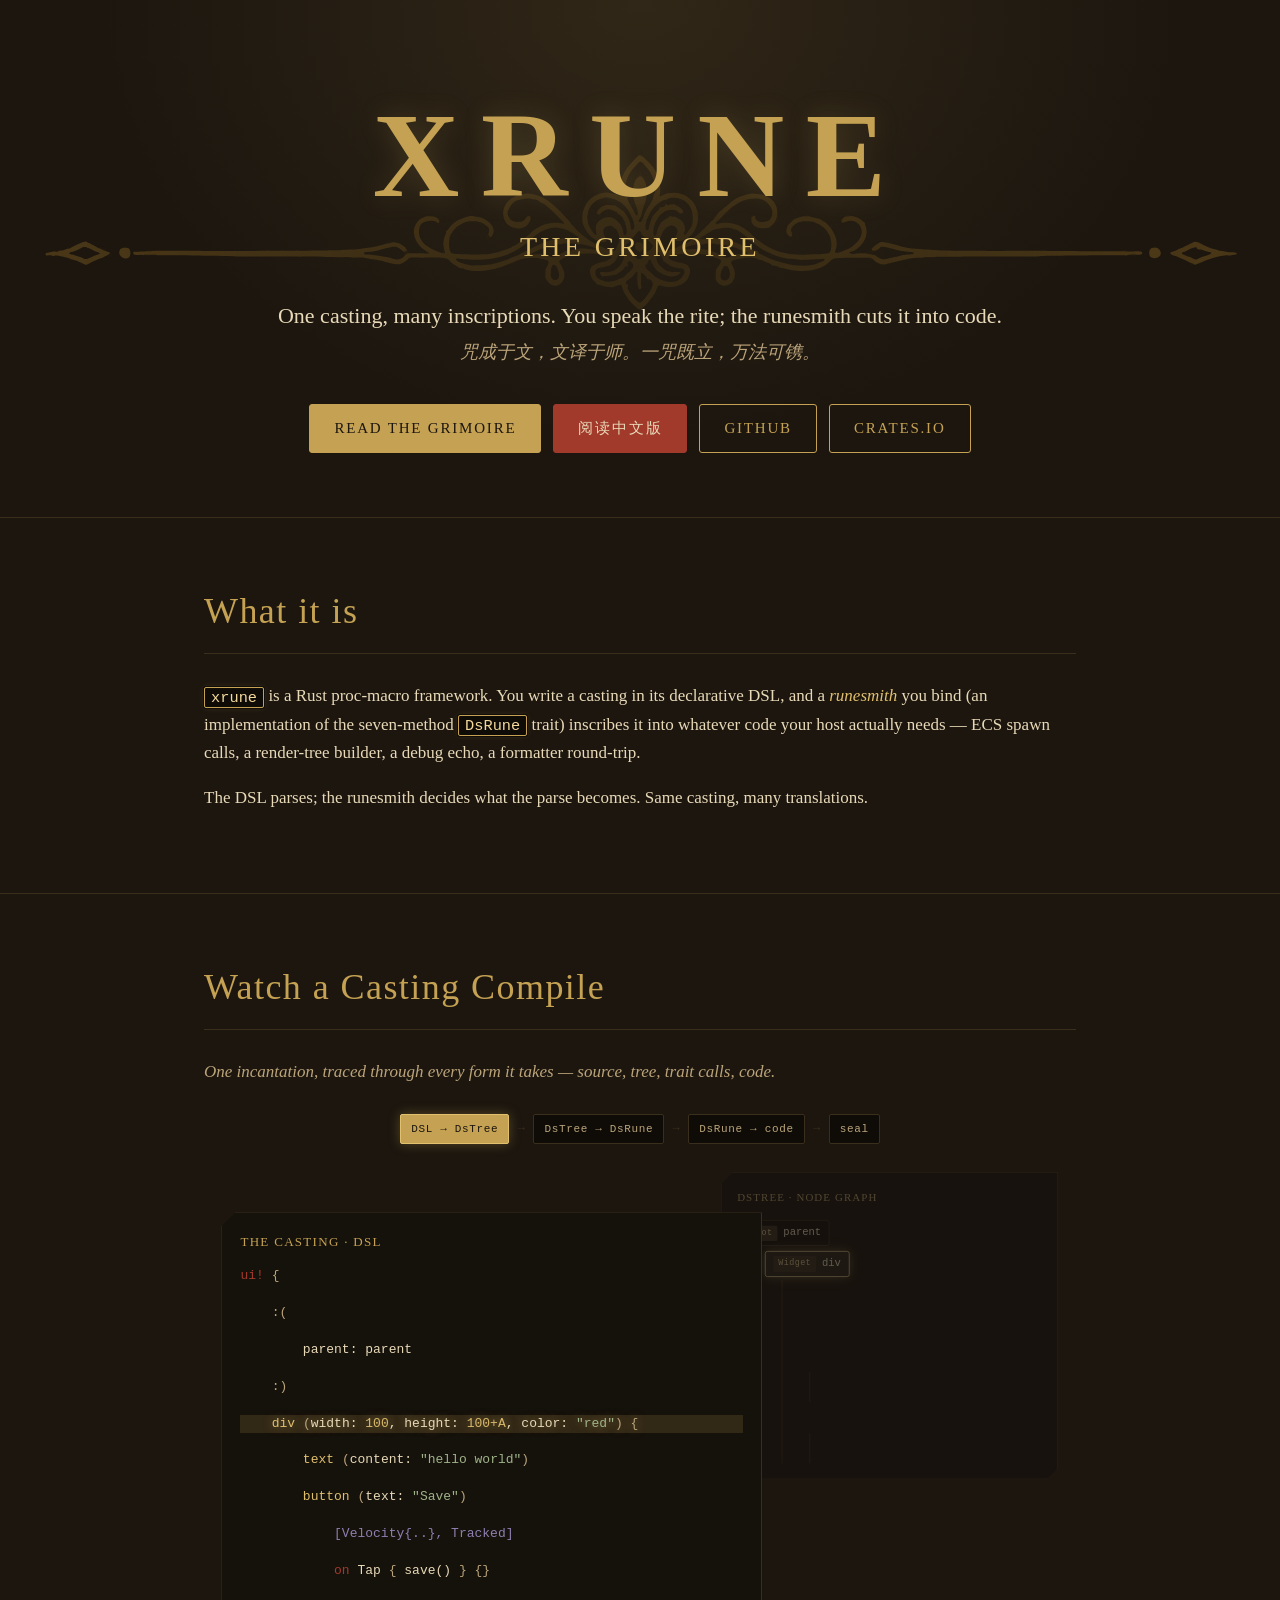
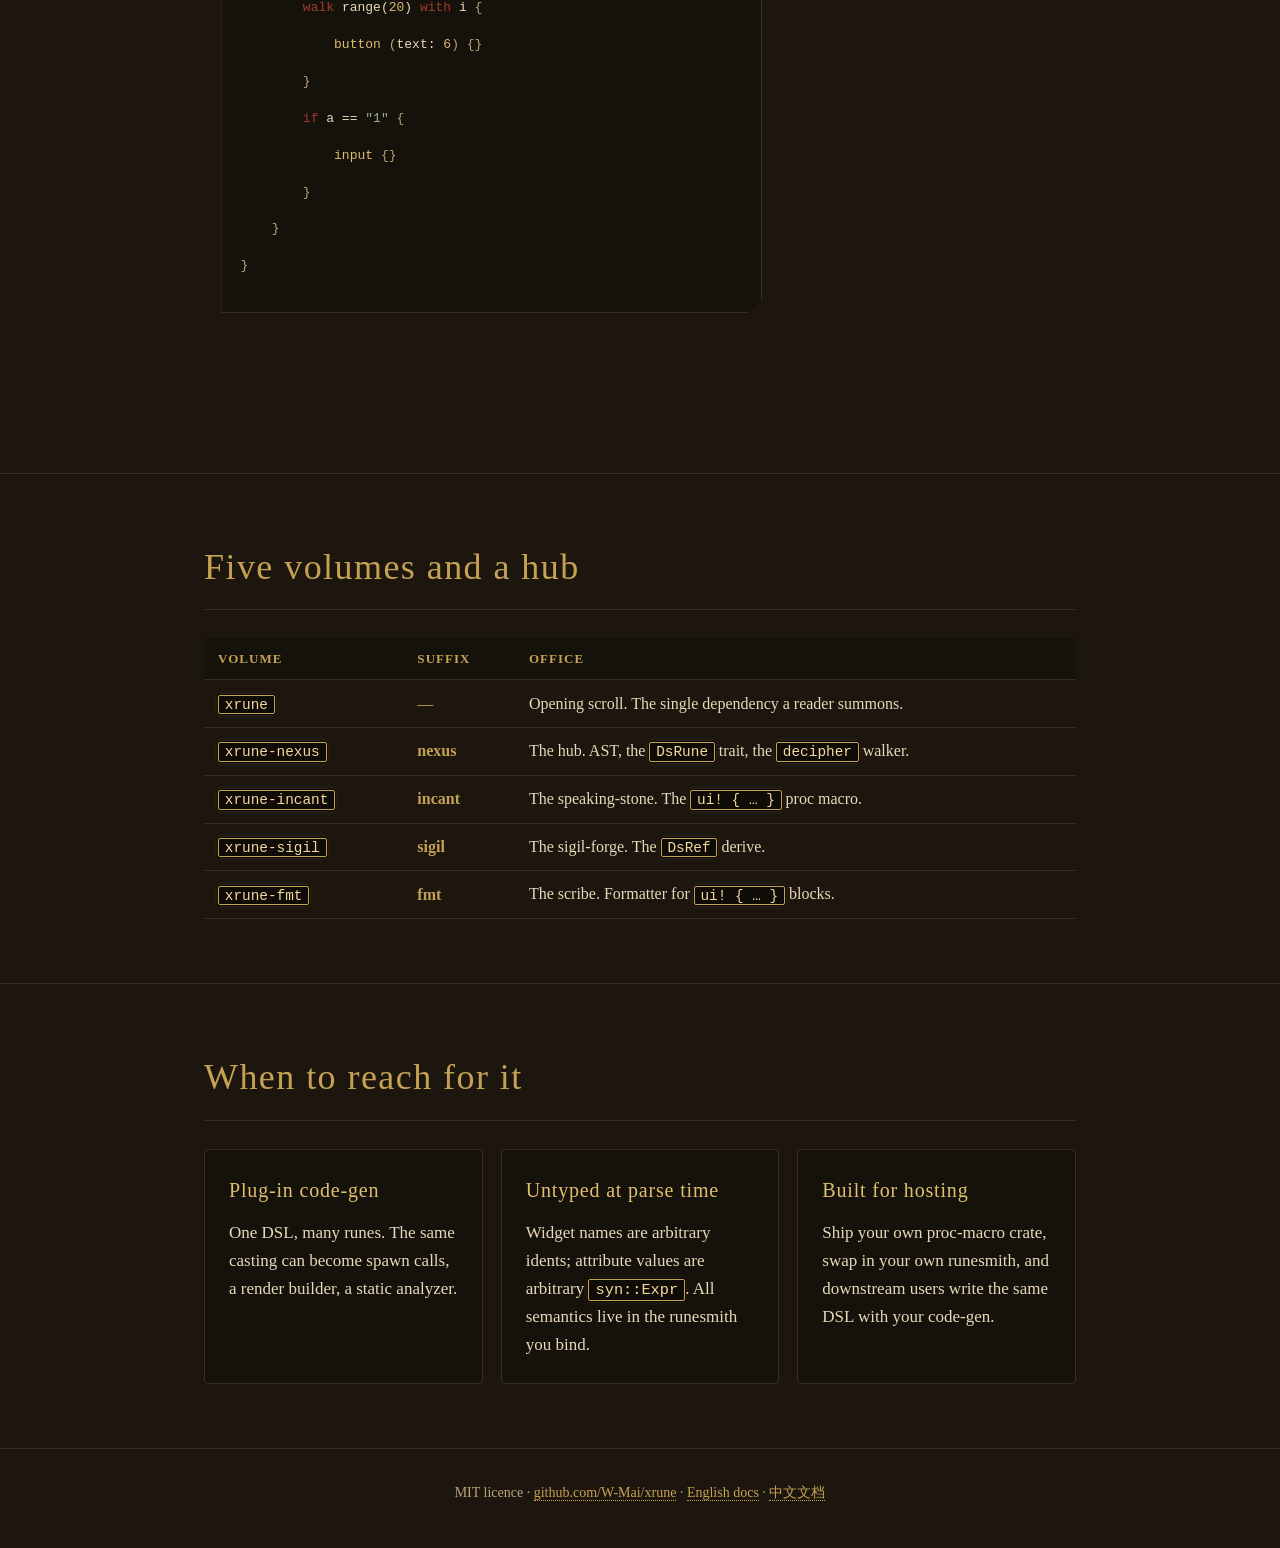
==== commit e63ea2b2: "✨(docs): conveyor-belt ritual layout with adaptive panels - big-left / small-right belt: the current" ====
--- a/docs/landing/index.html
+++ b/docs/landing/index.html
@@ -76,14 +76,7 @@
       <span class="r-stage" data-stage="seal">seal</span>
     </div>
 
-    <div class="r-relay" id="rRelay">
-      <div class="r-slot" data-slot="left" id="rSlotL"></div>
-      <div class="r-conduit" aria-hidden="true">
-        <div class="wire"></div>
-        <div class="r-walker">decipher ↻</div>
-      </div>
-      <div class="r-slot" data-slot="right" id="rSlotR"></div>
-    </div>
+    <div class="r-belt" id="rBelt"></div>
 
     <div class="r-seal" id="rSeal">
       <span class="badge"><span class="glyph">✦</span> seal() → proc_macro2::TokenStream</span>
--- a/docs/landing/ritual.css
+++ b/docs/landing/ritual.css
@@ -14,27 +14,30 @@
 .ritual .r-arrow { color: var(--shadow); font-size: 12px; transition: color .35s; }
 .ritual .r-arrow.lit { color: var(--gold); }
 
-/* relay: two slots, panels slide between them as the chain advances */
-.ritual .r-relay { display: grid; grid-template-columns: 1fr auto 1fr; gap: 0; align-items: stretch; min-height: 440px; }
-.ritual .r-slot { position: relative; min-width: 0; }
-.ritual .r-slot .r-panel { height: 100%; }
-.ritual .r-slot.swap-in .r-panel { opacity: 0; transform: translateX(-14px); }
-
-.ritual .r-panel {
+.ritual .r-belt { position: relative; min-height: 320px; transition: min-height .4s cubic-bezier(.5,0,.25,1); }
+.ritual .r-belt-panel {
+  position: absolute; top: 0;
   background: var(--panel); border: 1px solid var(--shadow); padding: 18px 18px 20px;
-  position: relative; min-height: 400px;
   clip-path: polygon(14px 0, 100% 0, 100% calc(100% - 14px), calc(100% - 14px) 100%, 0 100%, 0 14px);
-  transition: opacity .4s, transform .4s;
+  transition: left .45s cubic-bezier(.5,0,.25,1), top .45s cubic-bezier(.5,0,.25,1), width .45s cubic-bezier(.5,0,.25,1), opacity .35s, transform .45s cubic-bezier(.5,0,.25,1), filter .35s;
+  overflow: auto;
 }
+/* upcoming panels recede up-and-right (vanishing-line depth); negative top is intentional */
+.ritual .pos-big    { left: 2%;   top: 40px;  width: 62%; opacity: 1; transform: none; z-index: 3; box-shadow: 0 18px 46px rgba(0,0,0,.5); }
+.ritual .pos-small  { left: 52%;  top: 0;     width: 46%; opacity: .42; transform: scale(.84); transform-origin: top right; z-index: 1; filter: saturate(.6) brightness(.85); }
+.ritual .pos-out    { left: -68%; top: 60px;  width: 62%; opacity: 0; transform: scale(1.02); z-index: 0; pointer-events: none; }
+.ritual .pos-wait   { left: 86%;  top: -28px; width: 40%; opacity: 0; transform: scale(.7); transform-origin: top right; z-index: 0; pointer-events: none; }
+.ritual .pos-center { left: 14%;  top: 24px;  width: 72%; opacity: 1; transform: none; z-index: 3; box-shadow: 0 18px 46px rgba(0,0,0,.5); }
+.ritual .r-panel { background: var(--panel); border: 1px solid var(--shadow); padding: 18px; }
 .ritual .r-view-title {
   font-family: "Cinzel Decorative","Cardo",serif; font-size: 13px; letter-spacing: .1em;
   text-transform: uppercase; color: var(--gold); margin: 0 0 14px;
 }
 .ritual .r-view-body { font-family: "JetBrains Mono", Consolas, monospace; }
 
-.ritual pre { margin: 0; font-family: "JetBrains Mono", Consolas, monospace; font-size: 13px; line-height: 1.7; white-space: pre; overflow-x: auto; }
+.ritual pre { margin: 0; font-family: "JetBrains Mono", Consolas, monospace; font-size: 13px; line-height: 1.42; white-space: pre; overflow-x: auto; }
 .ritual pre code { background: none; border: 0; padding: 0; box-shadow: none; white-space: pre; color: inherit; font-size: inherit; }
-.ritual .r-line { display: block; position: relative; border-radius: 2px; padding: 0 6px; margin: 0 -6px; transition: background .3s, text-shadow .3s, padding-left .5s cubic-bezier(.5,0,.3,1), opacity .35s, transform .35s; }
+.ritual .r-line { display: block; position: relative; border-radius: 2px; padding: 0 6px; margin: 0 -6px; transition: background .25s, text-shadow .25s, padding-left .35s cubic-bezier(.5,0,.3,1), opacity .28s, transform .28s; }
 
 .ritual .r-node, .ritual .r-call { transition: border-color .3s, box-shadow .3s, background .3s, opacity .35s, transform .35s; }
 .ritual .r-pending { opacity: 0; transform: translateY(5px); pointer-events: none; }
@@ -86,17 +89,6 @@
   font-family: "JetBrains Mono", monospace;
 }
 
-/* conduit walker between slots */
-.ritual .r-conduit { position: relative; width: 60px; display: flex; align-items: center; justify-content: center; }
-.ritual .r-conduit .wire { position: absolute; top: 50%; left: 0; right: 0; height: 2px; background: var(--shadow); overflow: hidden; }
-.ritual .r-conduit .wire::after { content: ""; position: absolute; top: 0; left: -40%; width: 40%; height: 100%; background: linear-gradient(90deg, transparent, var(--gold-bright), transparent); animation: r-flow 2.4s linear infinite; }
-.ritual .r-walker {
-  font-family: "JetBrains Mono", monospace; font-size: 10px; color: var(--gold);
-  background: var(--panel-2); border: 1px solid var(--gold); border-radius: 2px;
-  padding: 4px 7px; letter-spacing: .05em; position: relative; z-index: 1;
-  box-shadow: 0 0 10px rgba(197,162,83,.3); white-space: nowrap;
-}
-
 /* seal */
 .ritual .r-seal { margin: 26px auto 0; text-align: center; }
 .ritual .r-seal .badge {
@@ -115,12 +107,11 @@
 @keyframes r-mote { 0% { opacity: 0; transform: translateY(20px) scale(.6); } 20% { opacity: .5; } 80% { opacity: .3; } 100% { opacity: 0; transform: translateY(-40px) scale(1); } }
 
 @media (max-width: 700px) {
-  .ritual .r-relay { grid-template-columns: 1fr; gap: 14px; min-height: 0; }
-  .ritual .r-conduit { width: auto; height: 44px; }
-  .ritual .r-conduit .wire { top: 0; bottom: 0; left: 50%; right: auto; width: 2px; height: 100%; }
-  .ritual .r-conduit .wire::after { left: 0; right: 0; top: -40%; width: 100%; height: 40%; background: linear-gradient(180deg, transparent, var(--gold-bright), transparent); animation: r-flow-v 2.4s linear infinite; }
-  .ritual .r-panel { min-height: 320px; }
-  @keyframes r-flow-v { 0% { top: -40%; } 100% { top: 100%; } }
+  .ritual .r-belt { min-height: 760px; }
+  .ritual .pos-big { left: 0; width: 100%; min-height: 420px; max-height: 720px; }
+  .ritual .pos-small { left: 8%; width: 84%; opacity: 0; transform: scale(.88); }
+  .ritual .pos-out { left: -100%; width: 100%; }
+  .ritual .pos-wait { left: 100%; width: 84%; }
 }
 @media (max-width: 480px) {
   .ritual pre, .ritual .r-tree, .ritual .r-calls { font-size: 12px; }
@@ -128,7 +119,7 @@
   .ritual .r-stage { font-size: 10px; padding: 4px 7px; }
 }
 @media (prefers-reduced-motion: reduce) {
-  .ritual .r-panel, .ritual .r-slot.swap-in .r-panel { opacity: 1; transform: none; transition: none; }
-  .ritual .r-conduit .wire::after, .ritual .mote { animation: none; }
+  .ritual .r-belt-panel { transition: none; }
+  .ritual .mote { animation: none; }
   .ritual .r-seal .badge { opacity: 1; transform: none; }
 }
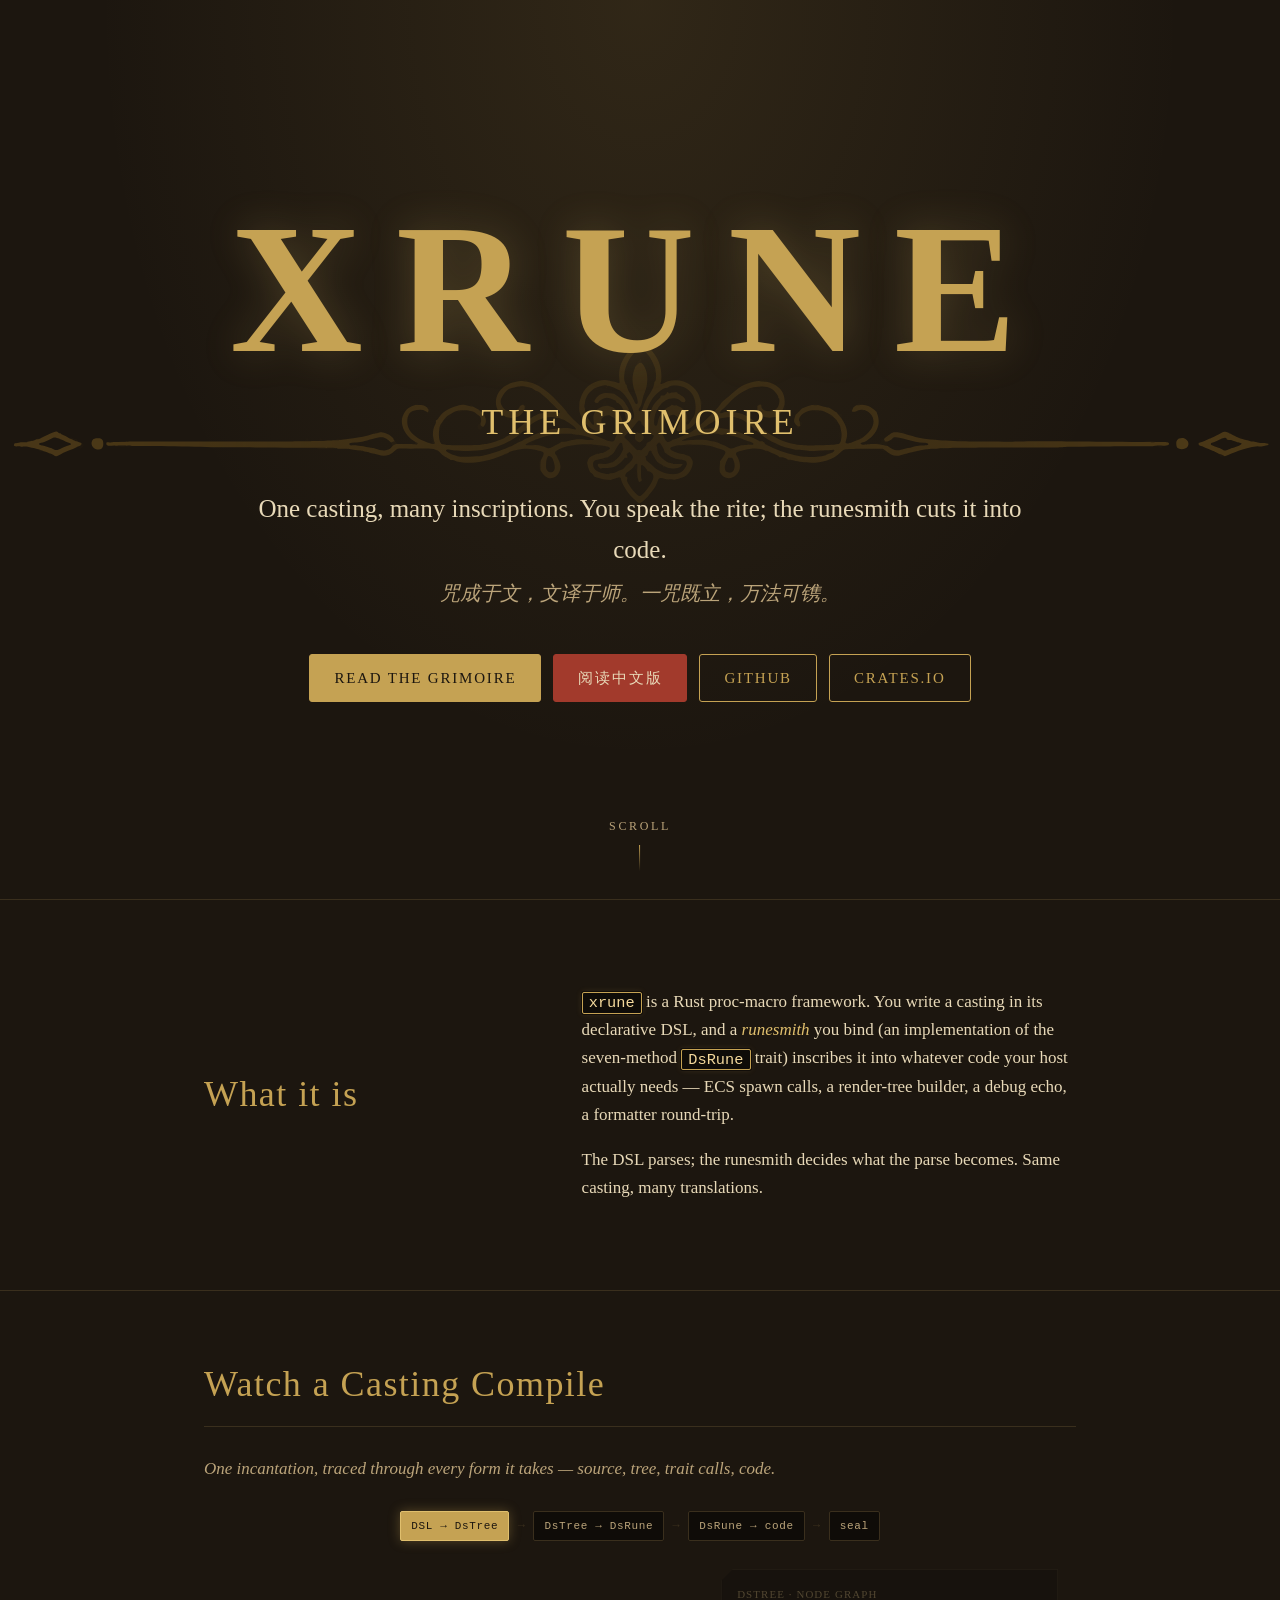
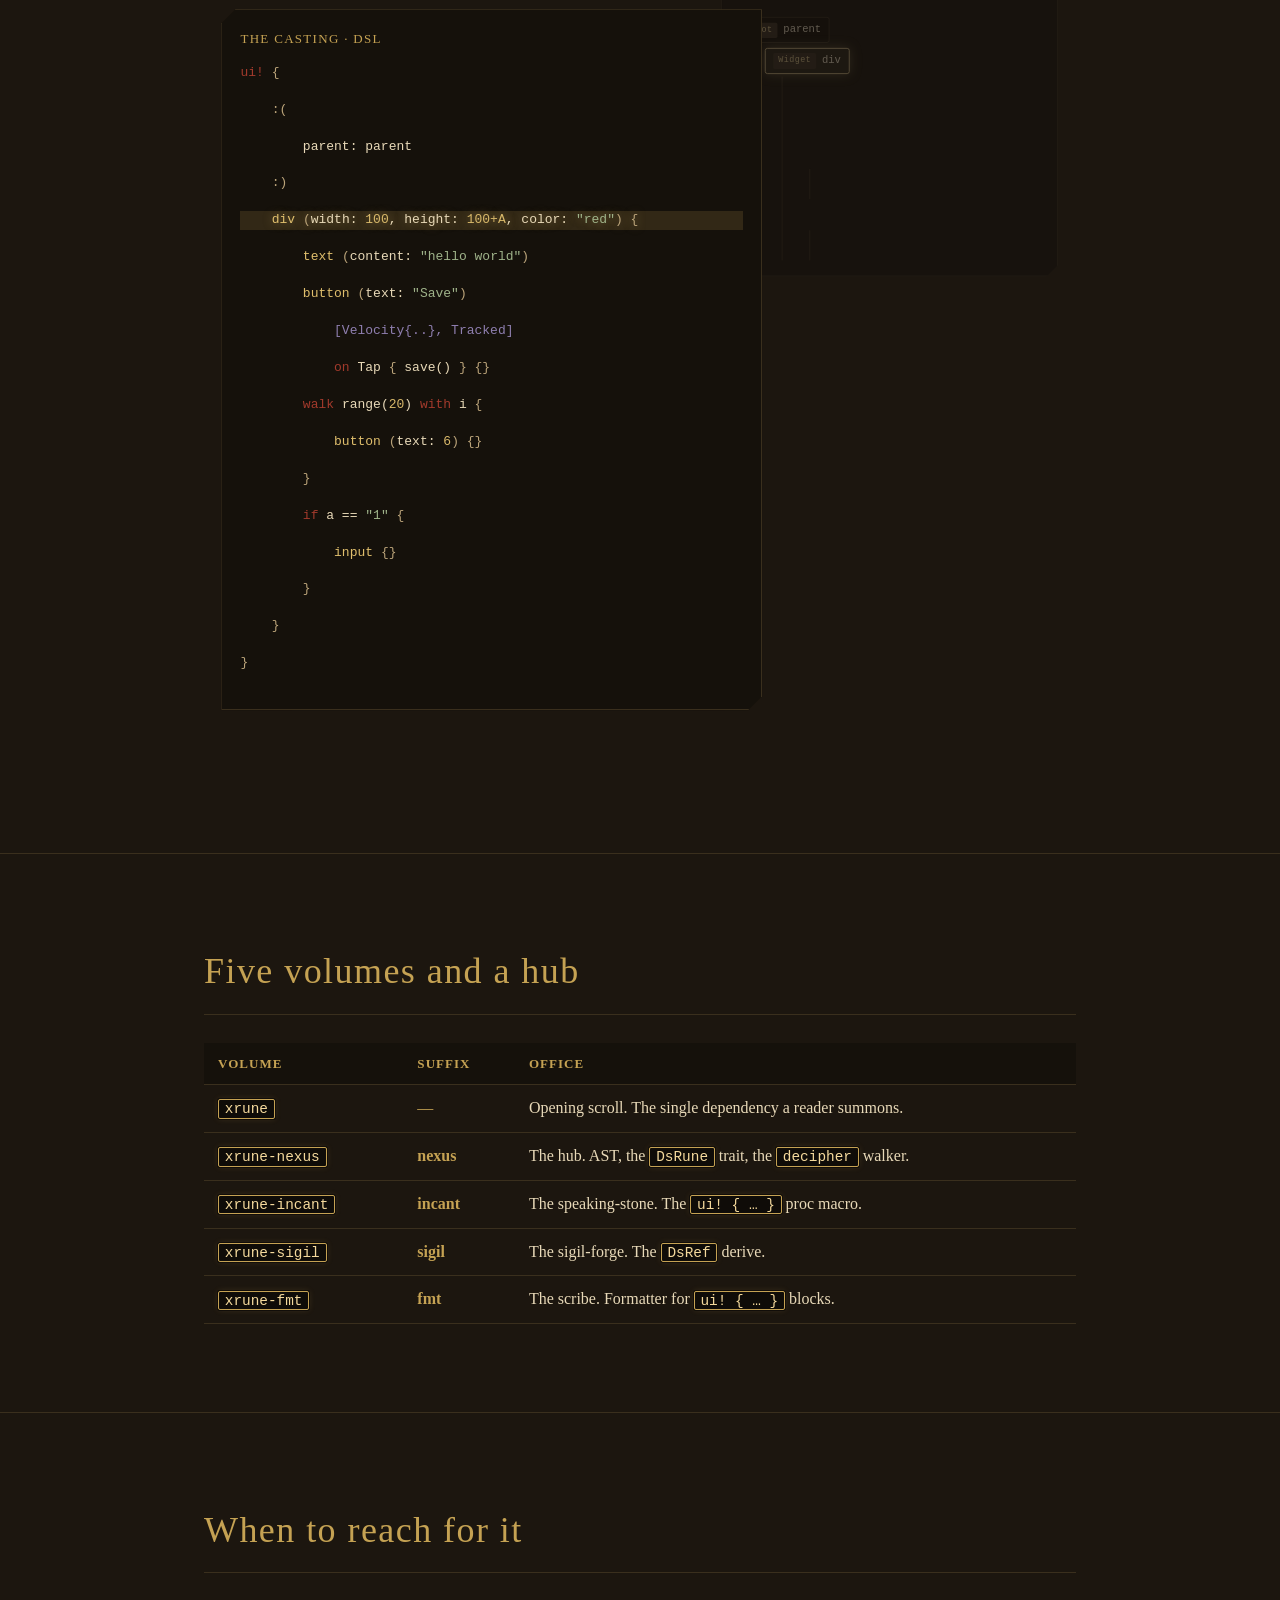
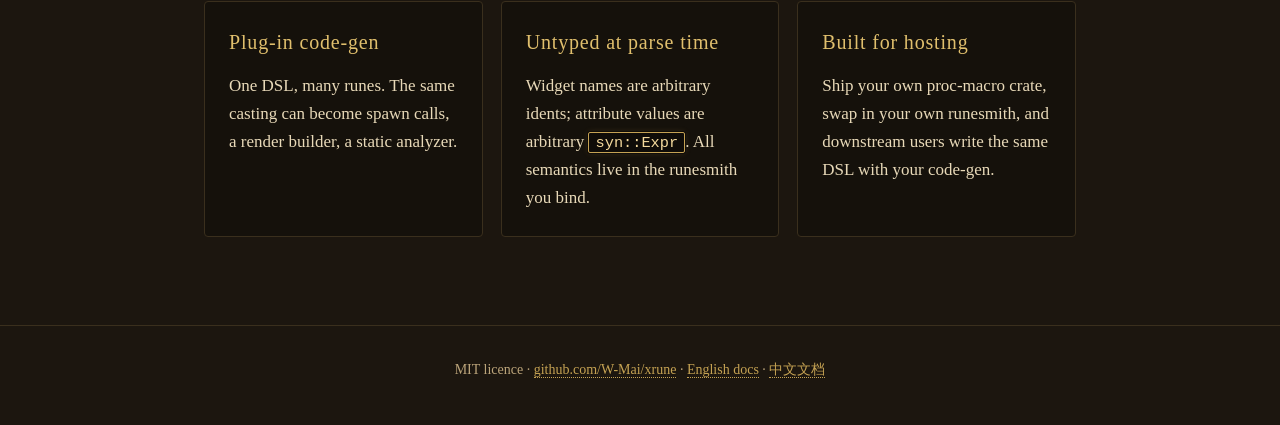
==== commit d4c3fd6b: "✨(docs): full-screen hero, scroll-snap, and clickable ritual stages - hero fills the viewport with a" ====
--- a/docs/landing/index.html
+++ b/docs/landing/index.html
@@ -41,22 +41,27 @@
       <a class="btn secondary" href="https://crates.io/crates/xrune">crates.io</a>
     </div>
   </div>
+  <div class="scroll-cue" aria-hidden="true">scroll</div>
 </header>
 
 <section class="pitch">
-  <div class="container">
-    <h2>What it is</h2>
-    <p>
-      <code>xrune</code> is a Rust proc-macro framework. You write a casting in
-      its declarative DSL, and a <em>runesmith</em> you bind (an
-      implementation of the seven-method <code>DsRune</code> trait) inscribes
-      it into whatever code your host actually needs &mdash; ECS spawn calls,
-      a render-tree builder, a debug echo, a formatter round-trip.
-    </p>
-    <p>
-      The DSL parses; the runesmith decides what the parse becomes. Same
-      casting, many translations.
-    </p>
+  <div class="container zigzag">
+    <div class="zz-head">
+      <h2>What it is</h2>
+    </div>
+    <div class="zz-body">
+      <p>
+        <code>xrune</code> is a Rust proc-macro framework. You write a casting in
+        its declarative DSL, and a <em>runesmith</em> you bind (an
+        implementation of the seven-method <code>DsRune</code> trait) inscribes
+        it into whatever code your host actually needs &mdash; ECS spawn calls,
+        a render-tree builder, a debug echo, a formatter round-trip.
+      </p>
+      <p>
+        The DSL parses; the runesmith decides what the parse becomes. Same
+        casting, many translations.
+      </p>
+    </div>
   </div>
 </section>
 
--- a/docs/landing/landing.css
+++ b/docs/landing/landing.css
@@ -48,6 +48,11 @@
 
 * { box-sizing: border-box; }
 
+html {
+  scroll-snap-type: y proximity;
+  scroll-behavior: smooth;
+}
+
 html, body {
   margin: 0;
   padding: 0;
@@ -59,6 +64,9 @@
   -webkit-font-smoothing: antialiased;
   -moz-osx-font-smoothing: grayscale;
 }
+
+.hero, section { scroll-snap-align: start; scroll-snap-stop: normal; }
+@media (prefers-reduced-motion: reduce) { html { scroll-behavior: auto; } }
 
 a {
   color: var(--gold);
@@ -95,13 +103,28 @@
 .hero {
   position: relative;
   overflow: hidden;
-  padding: 96px 24px 64px;
+  min-height: 100vh;
+  display: flex;
+  flex-direction: column;
+  align-items: center;
+  justify-content: center;
+  padding: 24px;
   text-align: center;
   background:
     radial-gradient(ellipse at top, rgba(197, 162, 83, 0.12), transparent 60%),
     var(--bg);
   border-bottom: 1px solid var(--shadow);
 }
+.hero .scroll-cue {
+  position: absolute;
+  bottom: 28px; left: 50%; transform: translateX(-50%);
+  font-family: "Cinzel Decorative", "Cardo", serif;
+  font-size: 12px; letter-spacing: .22em; text-transform: uppercase;
+  color: var(--muted);
+  animation: hero-cue 2.2s ease-in-out infinite;
+}
+.hero .scroll-cue::after { content: ""; display: block; width: 1px; height: 26px; margin: 8px auto 0; background: linear-gradient(var(--gold), transparent); }
+@keyframes hero-cue { 0%,100% { opacity: .4; transform: translate(-50%, 0); } 50% { opacity: .9; transform: translate(-50%, 5px); } }
 
 .hero-bg {
   position: absolute;
@@ -126,31 +149,31 @@
 .brand {
   font-family: "Cinzel Decorative", "Cardo", serif;
   font-weight: 700;
-  font-size: clamp(56px, 11vw, 120px);
+  font-size: clamp(72px, 15vw, 184px);
   letter-spacing: 0.18em;
   margin: 0;
   color: var(--gold);
   line-height: 1;
-  text-shadow: 0 0 28px rgba(224, 191, 109, 0.18);
+  text-shadow: 0 0 40px rgba(224, 191, 109, 0.22);
 }
 
 .subtitle {
   font-family: "Cinzel Decorative", "Cardo", serif;
-  font-size: clamp(20px, 3.4vw, 28px);
-  letter-spacing: 0.12em;
+  font-size: clamp(22px, 4vw, 36px);
+  letter-spacing: 0.14em;
   text-transform: uppercase;
   color: var(--gold-bright);
-  margin: 8px 0 28px;
+  margin: 12px 0 36px;
 }
 
 .tagline {
-  font-size: clamp(18px, 2.6vw, 22px);
-  margin: 0 0 4px;
+  font-size: clamp(19px, 2.8vw, 25px);
+  margin: 0 0 6px;
   color: var(--fg);
 }
 .tagline-zh {
-  font-size: clamp(15px, 2.2vw, 18px);
-  margin: 0 0 36px;
+  font-size: clamp(16px, 2.4vw, 20px);
+  margin: 0 0 44px;
   color: var(--muted);
   font-style: italic;
 }
@@ -207,8 +230,21 @@
 
 /* sections */
 section {
-  padding: 64px 24px;
+  padding: 88px 24px;
   border-bottom: 1px solid var(--shadow);
+}
+.ritual { min-height: 100vh; padding-top: 64px; padding-bottom: 48px; }
+
+.zigzag {
+  display: grid;
+  grid-template-columns: 0.8fr 1.2fr;
+  gap: 48px;
+  align-items: center;
+}
+.zigzag .zz-head h2 { margin: 0; border-bottom: none; padding-bottom: 0; }
+.zigzag .zz-body p:last-child { margin-bottom: 0; }
+@media (max-width: 720px) {
+  .zigzag { grid-template-columns: 1fr; gap: 20px; }
 }
 
 h2 {
@@ -281,7 +317,6 @@
 footer a { border-bottom-style: dotted; }
 
 @media (max-width: 540px) {
-  .hero { padding-top: 64px; padding-bottom: 48px; }
   .cta { flex-direction: column; gap: 10px; }
   .btn { width: 100%; }
   .volumes td:nth-child(2) { font-size: 13px; }
--- a/docs/landing/ritual.css
+++ b/docs/landing/ritual.css
@@ -1,4 +1,4 @@
-.ritual { position: relative; overflow: hidden; }
+.ritual { position: relative; overflow: hidden; display: block; }
 .ritual .r-inner { max-width: 920px; margin: 0 auto; position: relative; z-index: 1; }
 .ritual .r-sub { color: var(--muted); font-style: italic; margin: 0 0 28px; font-size: clamp(15px, 2.2vw, 17px); }
 
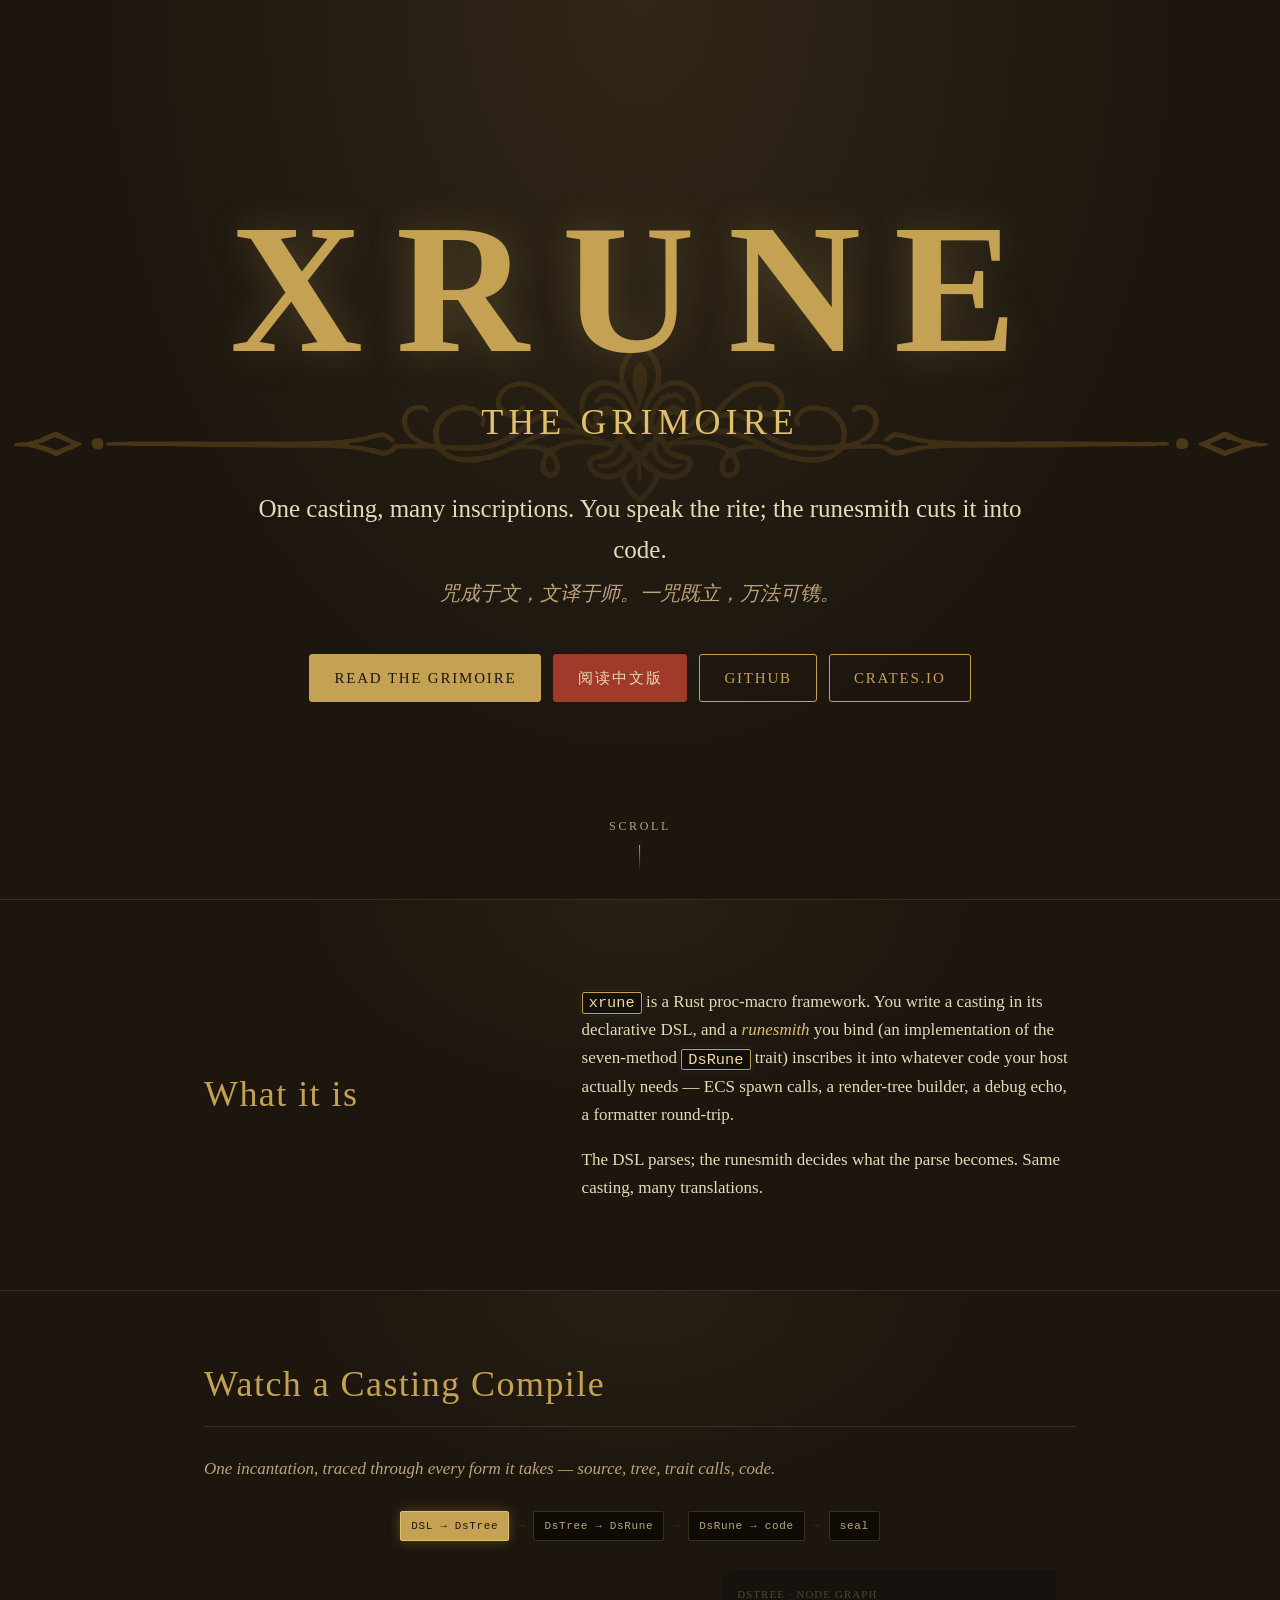
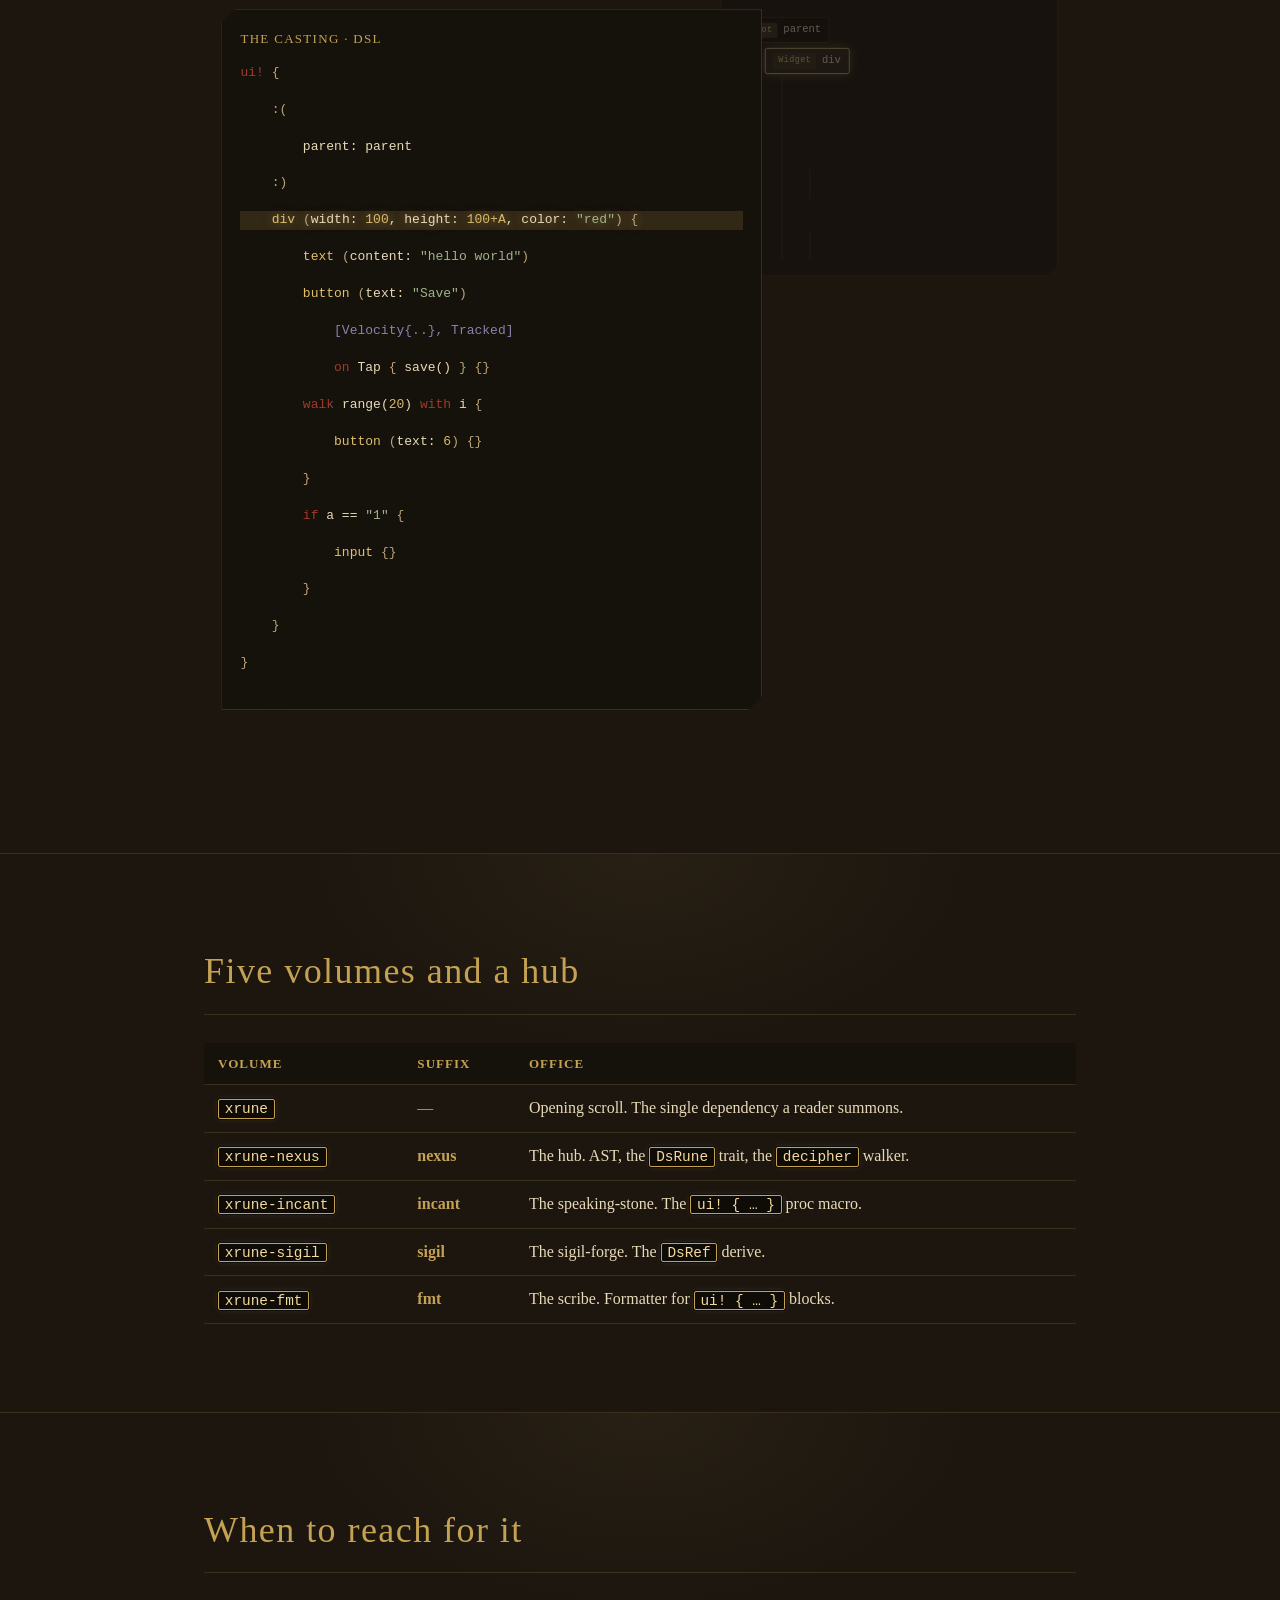
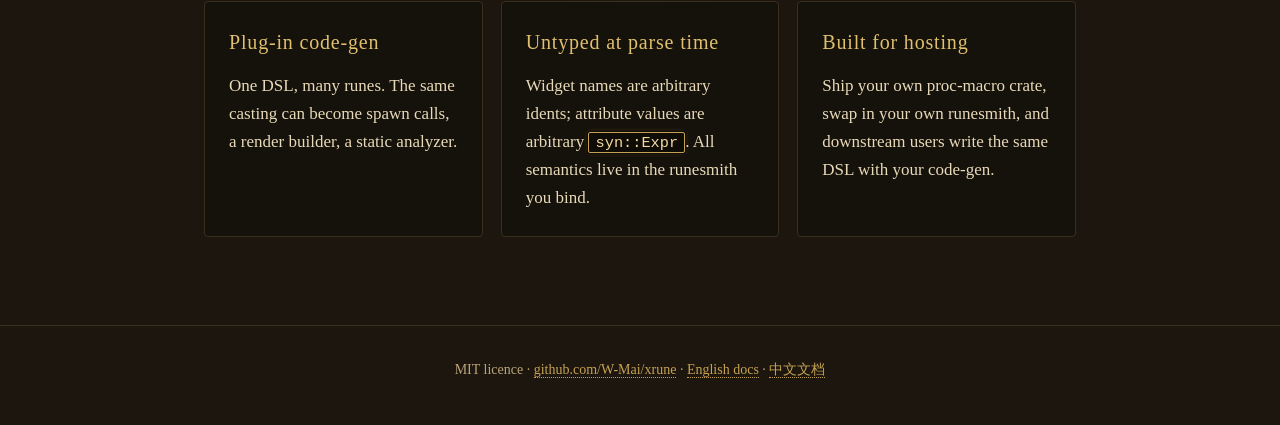
==== commit 4e27e80c: "✨(docs): floating rune particles and layered background - runes-bg.js drifts Elder Futhark glyphs up" ====
--- a/docs/landing/index.html
+++ b/docs/landing/index.html
@@ -25,6 +25,8 @@
 <link rel="stylesheet" href="ritual.css">
 </head>
 <body>
+
+<div class="rune-field" id="runeField" aria-hidden="true"></div>
 
 <header class="hero">
   <img class="hero-bg" src="hero-pattern.svg" alt="" aria-hidden="true">
@@ -138,6 +140,7 @@
   </div>
 </footer>
 
+<script src="runes-bg.js" defer></script>
 <script src="ritual.js" defer></script>
 
 
--- a/docs/landing/landing.css
+++ b/docs/landing/landing.css
@@ -48,6 +48,31 @@
 
 * { box-sizing: border-box; }
 
+.rune-field {
+  position: fixed;
+  inset: 0;
+  pointer-events: none;
+  z-index: 9;
+  overflow: hidden;
+}
+.rune-mote {
+  position: absolute;
+  bottom: -40px;
+  font-family: "Cinzel Decorative", serif;
+  color: var(--gold);
+  opacity: 0;
+  text-shadow: 0 0 8px rgba(224, 191, 109, 0.5);
+  will-change: transform, opacity;
+  animation: rune-rise var(--dur, 14s) linear infinite;
+}
+@keyframes rune-rise {
+  0% { opacity: 0; transform: translate(0, 0) rotate(0deg) scale(.7); }
+  12% { opacity: var(--peak, 0.35); }
+  88% { opacity: var(--peak, 0.35); }
+  100% { opacity: 0; transform: translate(var(--drift, 0), -104vh) rotate(var(--spin, 20deg)) scale(1); }
+}
+@media (prefers-reduced-motion: reduce) { .rune-field { display: none; } }
+
 html {
   scroll-snap-type: y proximity;
   scroll-behavior: smooth;
@@ -56,7 +81,13 @@
 html, body {
   margin: 0;
   padding: 0;
-  background: var(--bg);
+  background:
+    radial-gradient(ellipse 60% 40% at 80% 8%, rgba(197, 162, 83, 0.06), transparent 60%),
+    radial-gradient(ellipse 50% 35% at 12% 38%, rgba(162, 58, 44, 0.05), transparent 60%),
+    radial-gradient(ellipse 70% 45% at 88% 72%, rgba(197, 162, 83, 0.05), transparent 60%),
+    radial-gradient(ellipse 55% 40% at 18% 95%, rgba(197, 162, 83, 0.045), transparent 60%),
+    var(--bg);
+  background-attachment: fixed;
   color: var(--fg);
   font-family: "Cardo", "Source Serif 4", Georgia, serif;
   font-size: 17px;
@@ -230,8 +261,17 @@
 
 /* sections */
 section {
+  position: relative;
   padding: 88px 24px;
   border-bottom: 1px solid var(--shadow);
+}
+section::before {
+  content: "";
+  position: absolute;
+  top: 0; left: 50%; transform: translateX(-50%);
+  width: min(680px, 80%); height: 200px;
+  background: radial-gradient(ellipse at top, rgba(197, 162, 83, 0.07), transparent 70%);
+  pointer-events: none;
 }
 .ritual { min-height: 100vh; padding-top: 64px; padding-bottom: 48px; }
 
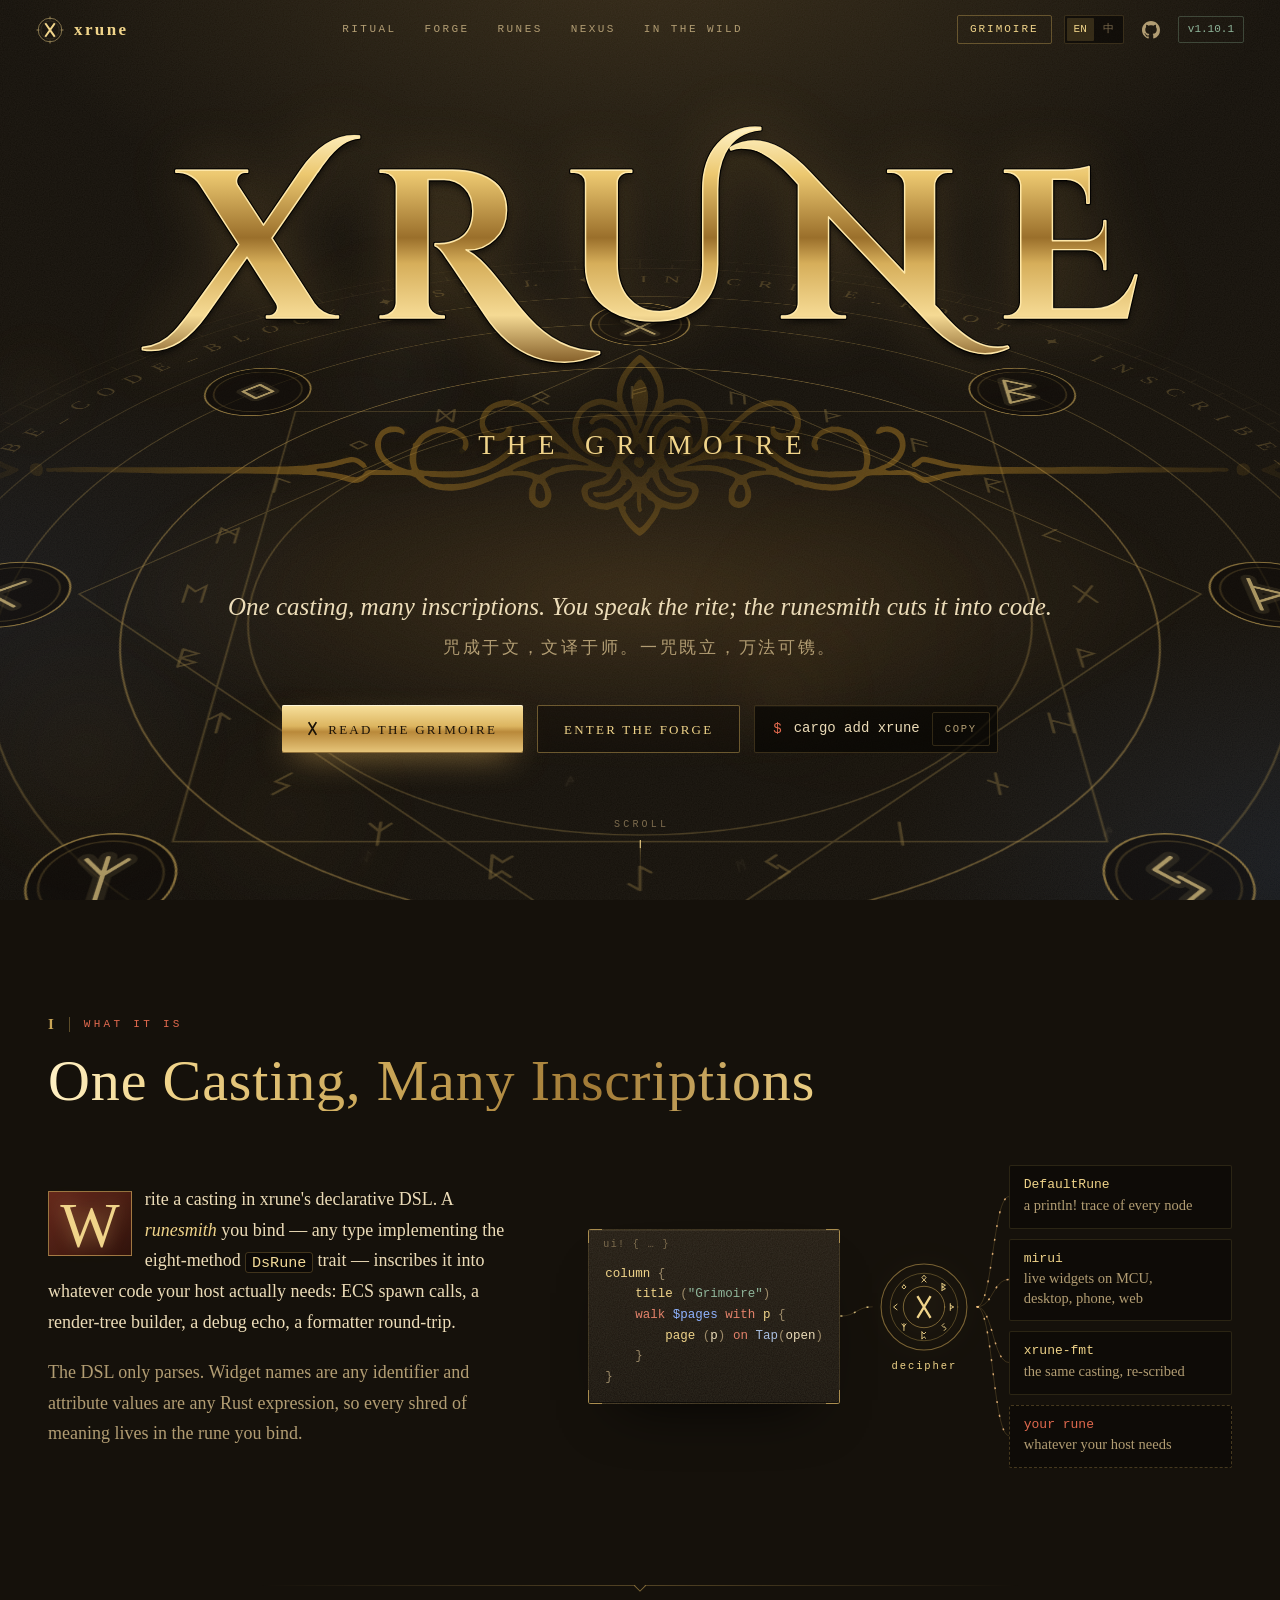
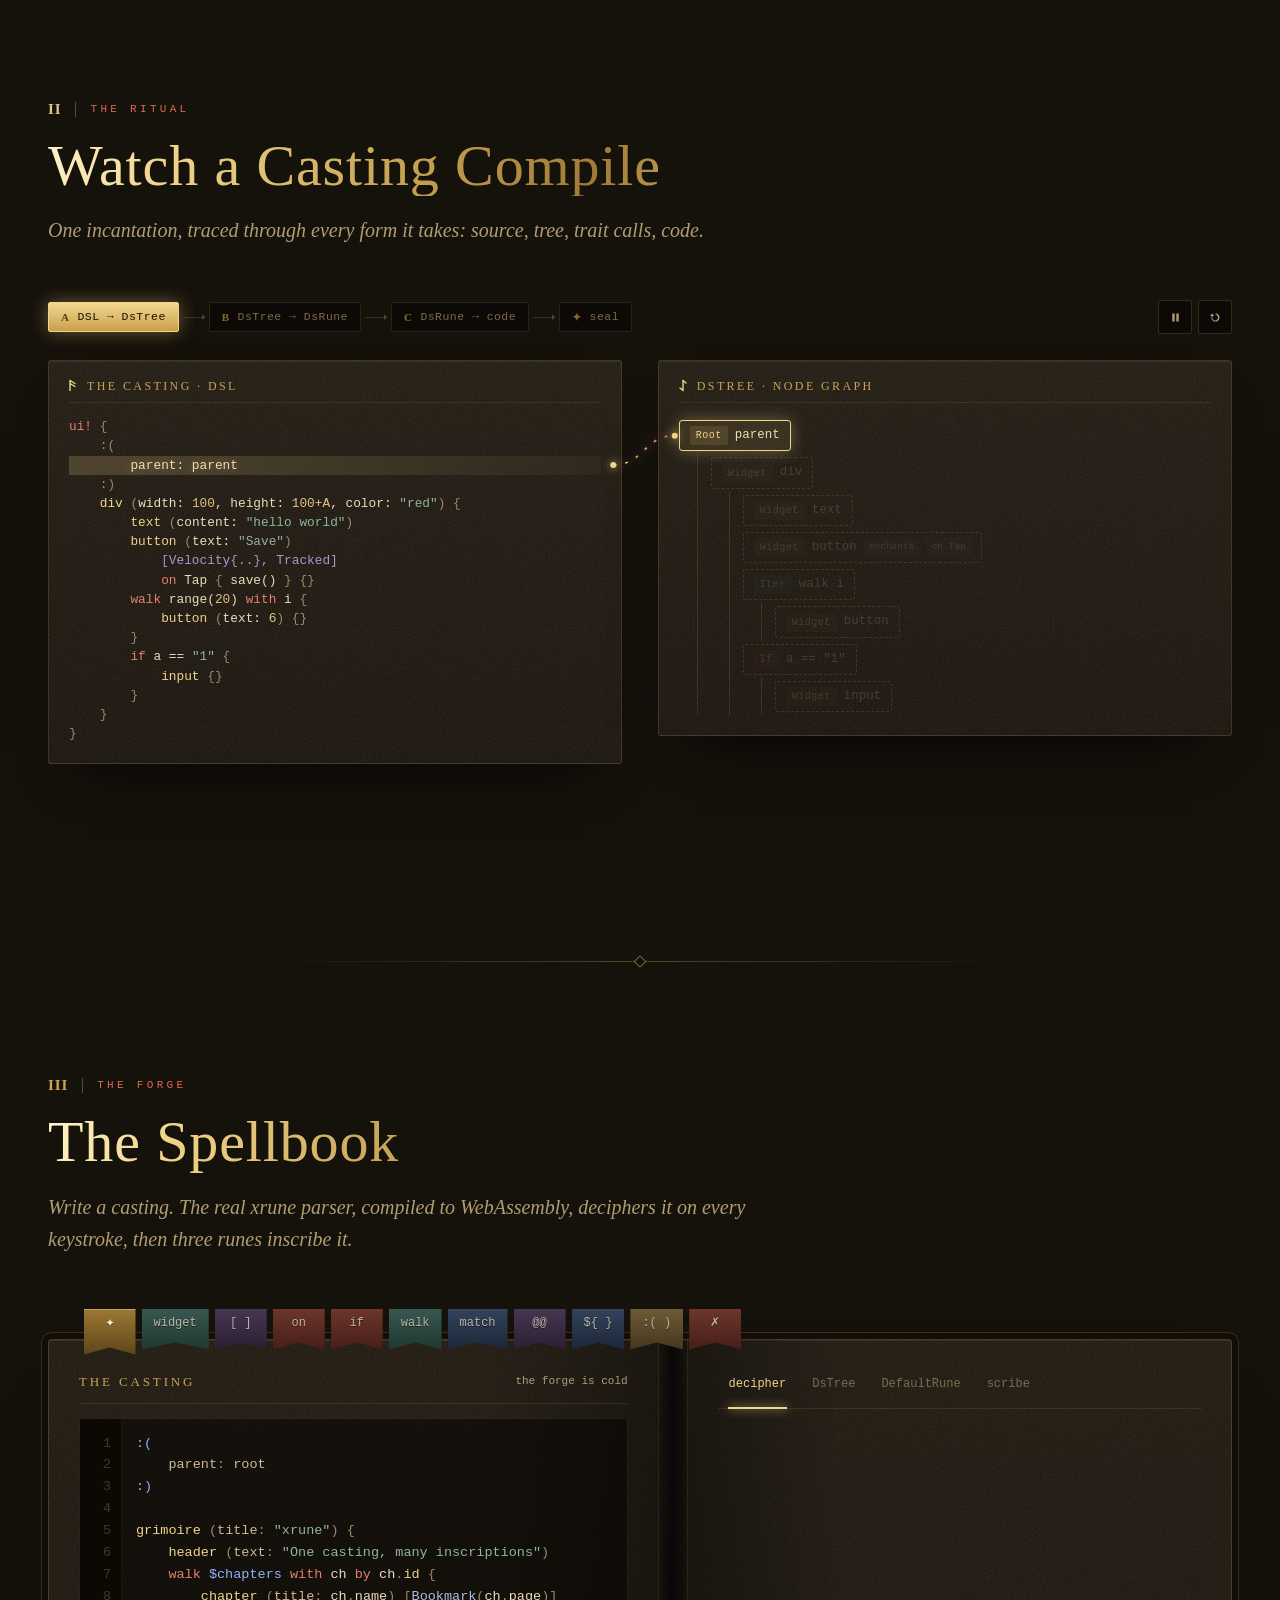
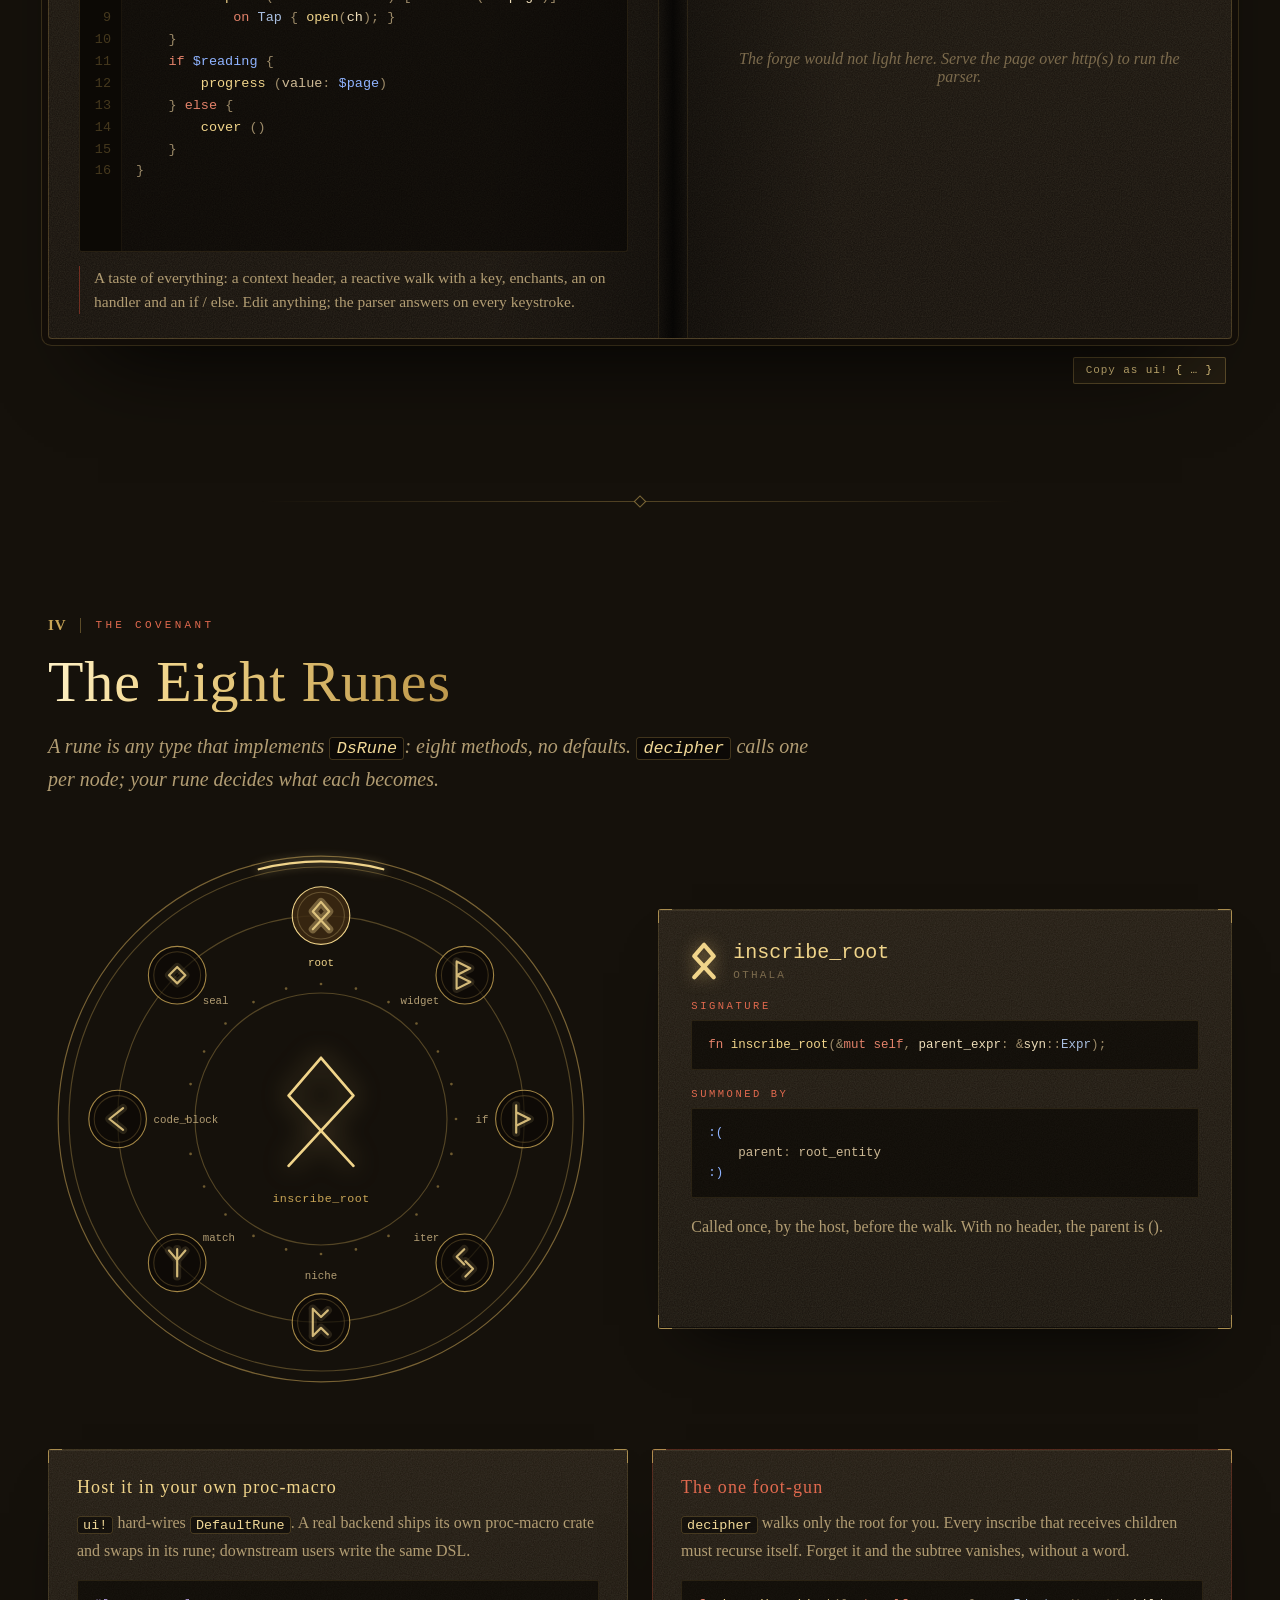
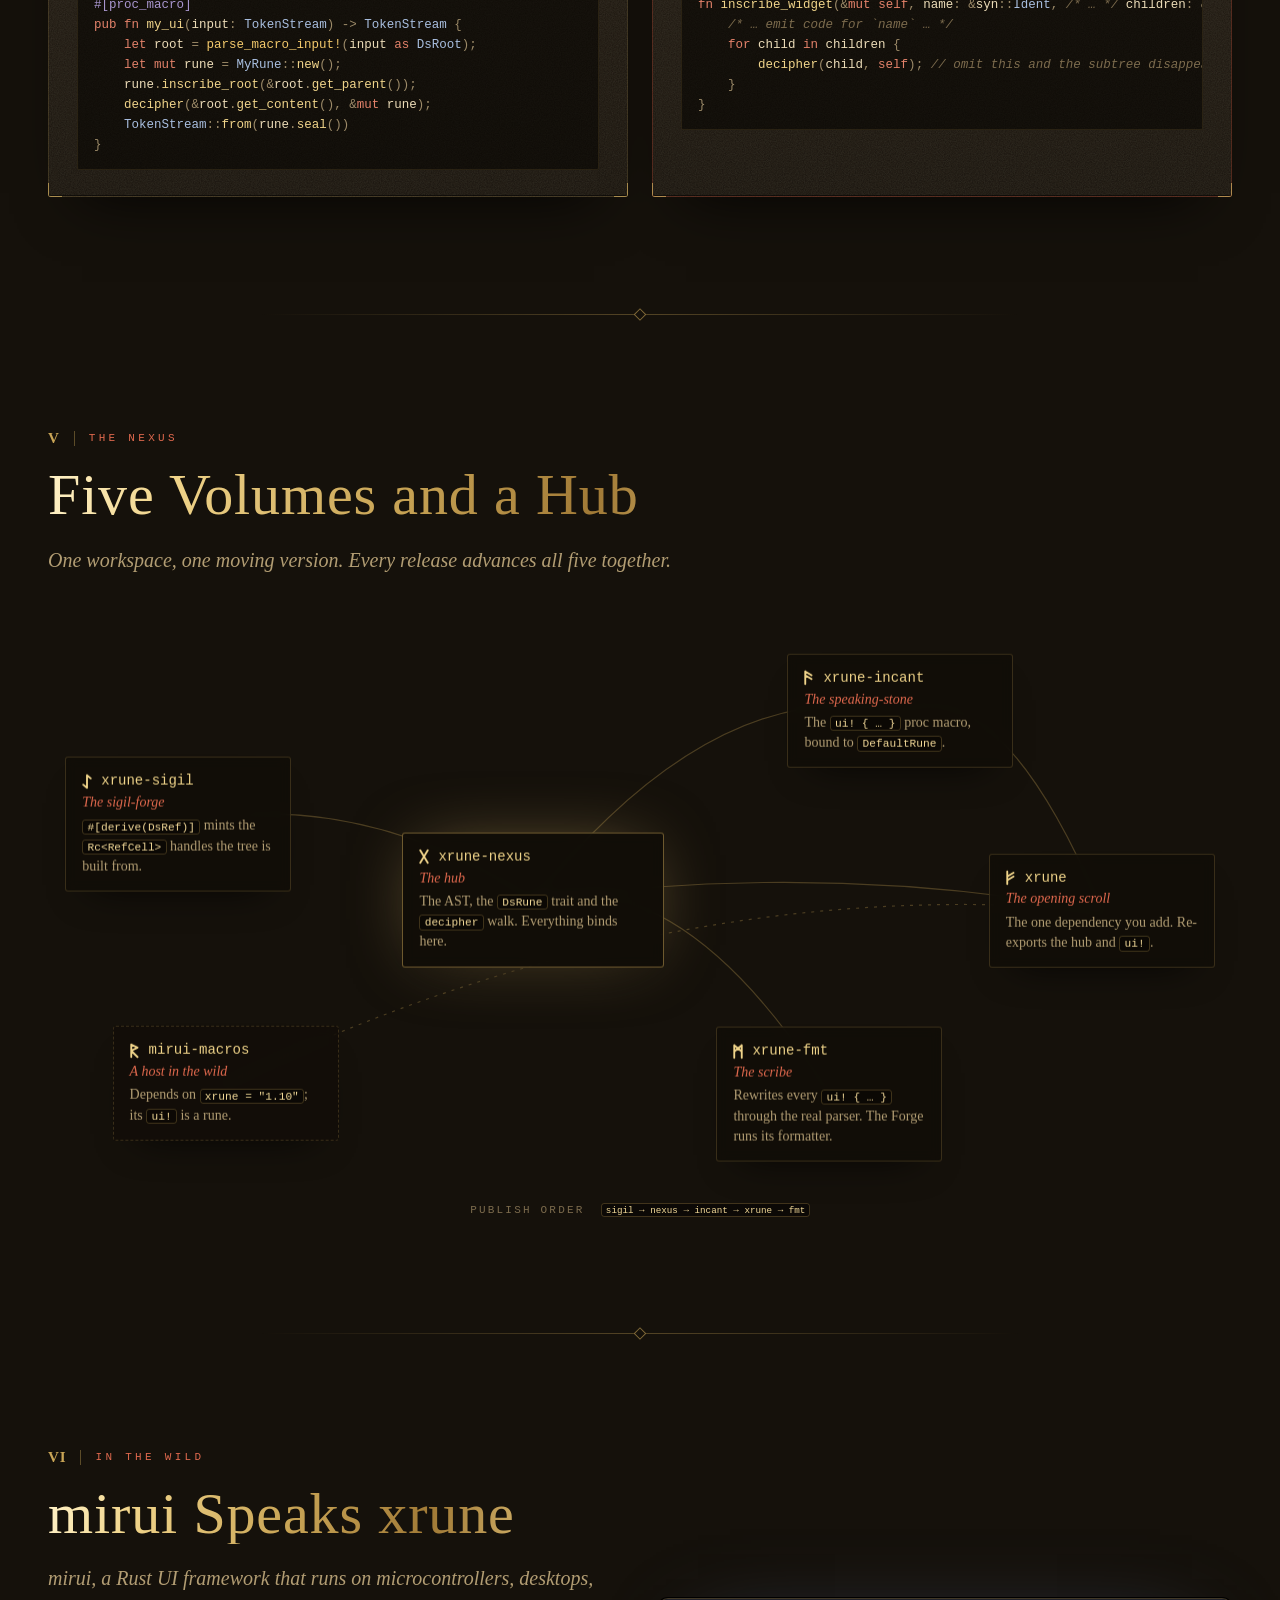
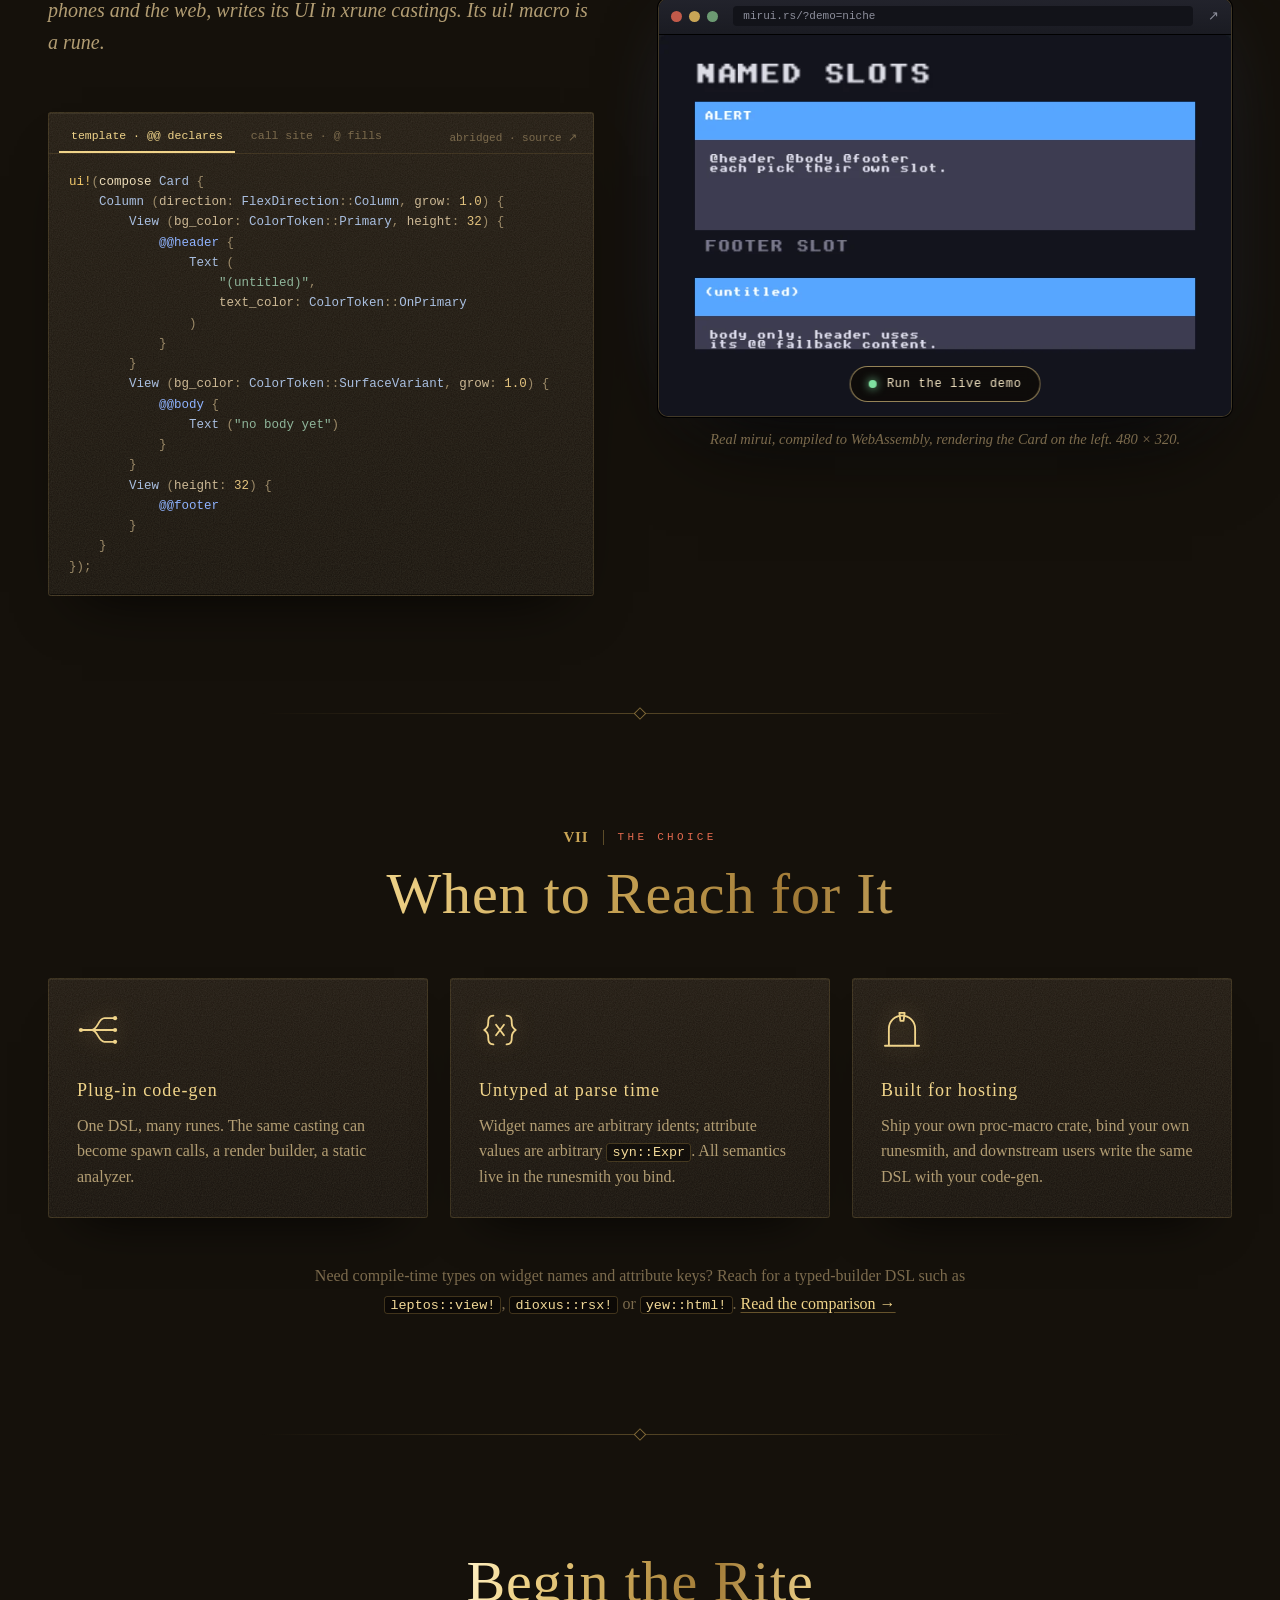
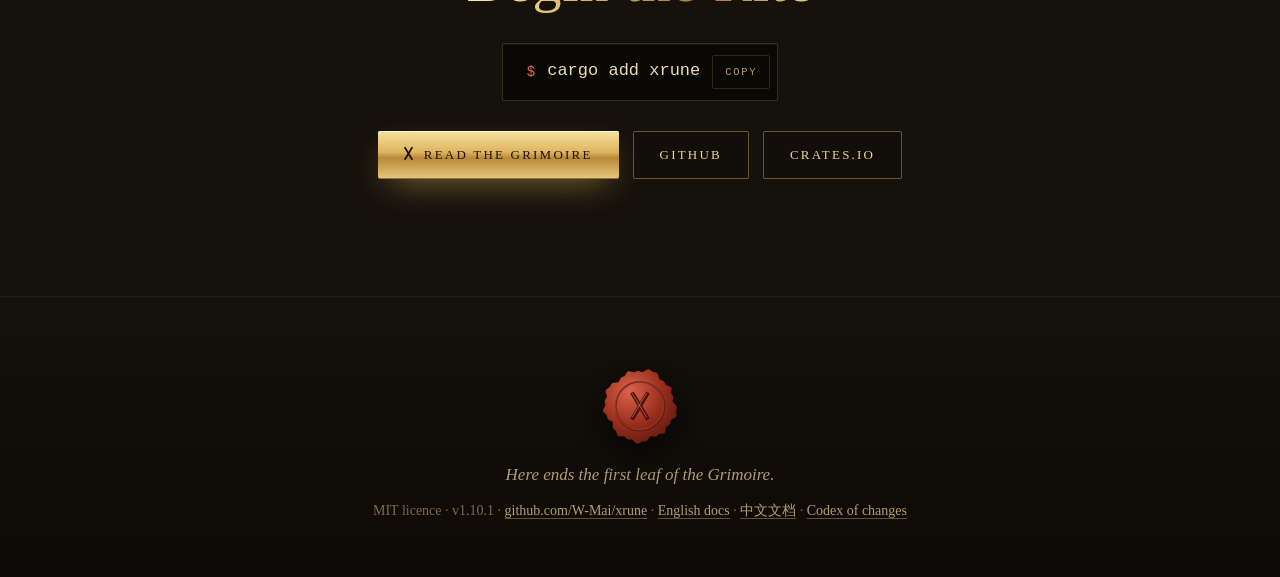
==== commit 9fdd38db: "✨(site): rebuild the landing page around seven chapters and the Forge The Grimoire theme stays (gold" ====
--- a/docs/landing/index.html
+++ b/docs/landing/index.html
@@ -1,148 +1,457 @@
 <!doctype html>
-<html lang="en">
+<html lang="en" class="no-js">
 <head>
 <meta charset="utf-8">
 <meta name="viewport" content="width=device-width, initial-scale=1">
 <title>xrune · The Grimoire</title>
-<meta name="description" content="A declarative UI DSL proc-macro framework with pluggable code-generation backends.">
+<meta name="description" content="xrune is a declarative UI DSL proc-macro framework for Rust. Parse once, inscribe anything: bind your own DsRune backend. Try the real parser in your browser.">
+<meta name="theme-color" content="#120e09">
 
 <meta property="og:title" content="xrune · The Grimoire">
-<meta property="og:description" content="A declarative UI DSL proc-macro framework with pluggable code-generation backends.">
+<meta property="og:description" content="A declarative UI DSL proc-macro framework for Rust, with pluggable code-generation backends. One casting, many inscriptions.">
 <meta property="og:type" content="website">
-<meta property="og:image" content="https://xrune.to01.icu/og-card.png">
+<meta property="og:image" content="https://xrune.to01.icu/og-card.jpg">
 <meta property="og:image:width" content="1200">
 <meta property="og:image:height" content="628">
+<meta property="og:image:alt" content="xrune · The Grimoire">
 <meta property="og:url" content="https://xrune.to01.icu/">
 <meta name="twitter:card" content="summary_large_image">
+<meta name="twitter:image" content="https://xrune.to01.icu/og-card.jpg">
 
 <link rel="icon" type="image/svg+xml" href="favicon.svg">
-<link rel="icon" type="image/png" href="favicon.png">
-
+<link rel="icon" type="image/png" sizes="32x32" href="favicon.png">
+<link rel="apple-touch-icon" href="apple-touch-icon.png">
+
+<link rel="preload" as="font" href="fonts/cinzeldecorative-regular.woff2" type="font/woff2" crossorigin>
 <link rel="preload" as="font" href="fonts/cardo-regular.woff2" type="font/woff2" crossorigin>
-<link rel="preload" as="font" href="fonts/cinzeldecorative-regular.woff2" type="font/woff2" crossorigin>
+<link rel="preload" as="font" href="fonts/jetbrains-mono-regular.woff2" type="font/woff2" crossorigin>
 
 <link rel="stylesheet" href="landing.css">
 <link rel="stylesheet" href="ritual.css">
+<script>
+  (function () {
+    var root = document.documentElement;
+    root.className = root.className.replace("no-js", "js");
+    var lang = "";
+    try { lang = localStorage.getItem("xrune-lang") || ""; } catch (_) {}
+    if (lang !== "zh" && lang !== "en") {
+      var pref = (navigator.languages && navigator.languages[0]) || navigator.language || "en";
+      lang = pref.toLowerCase().indexOf("zh") === 0 ? "zh" : "en";
+    }
+    root.setAttribute("data-lang", lang);
+    if (lang === "zh") root.lang = "zh-CN";
+    // if the scripts never arrive, show the hero anyway
+    setTimeout(function () {
+      var hero = document.querySelector(".hero");
+      if (hero && !hero.classList.contains("s-text")) hero.classList.add("s-draw", "s-cool", "s-text", "done");
+    }, 7000);
+  })();
+</script>
 </head>
 <body>
 
-<div class="rune-field" id="runeField" aria-hidden="true"></div>
-
-<header class="hero">
-  <img class="hero-bg" src="hero-pattern.svg" alt="" aria-hidden="true">
+<canvas id="embers" aria-hidden="true"></canvas>
+
+<nav class="nav" id="nav" aria-label="Primary">
+  <a class="nav-brand" href="#top">
+    <svg class="mark" viewBox="0 0 64 64" aria-hidden="true"><circle cx="32" cy="32" r="27" fill="none" stroke="currentColor" stroke-opacity=".55" stroke-width="2"/><circle cx="32" cy="32" r="21" fill="none" stroke="currentColor" stroke-opacity=".25"/><path d="M32 1v7M32 56v7M1 32h7M56 32h7" stroke="currentColor" stroke-opacity=".55" stroke-width="2"/><path d="M22.5 18.5 41.5 45.5M41.5 18.5 22.5 45.5" fill="none" stroke="currentColor" stroke-width="4.6" stroke-linecap="square"/></svg>
+    <span>xrune</span>
+  </a>
+  <div class="nav-links">
+    <a href="#ritual" data-i18n="nav.ritual">Ritual</a>
+    <a href="#forge" data-i18n="nav.forge">Forge</a>
+    <a href="#runes" data-i18n="nav.runes">Runes</a>
+    <a href="#nexus" data-i18n="nav.nexus">Nexus</a>
+    <a href="#wild" data-i18n="nav.wild">In the wild</a>
+  </div>
+  <div class="nav-end">
+    <a class="nav-book" href="book/" data-book="" data-i18n="nav.book">Grimoire</a>
+    <button class="nav-lang" id="langToggle" type="button" aria-label="Switch language · 切换语言"><span data-l="en">EN</span><span data-l="zh">中</span></button>
+    <a class="nav-icon" href="https://github.com/W-Mai/xrune" aria-label="GitHub"><svg viewBox="0 0 16 16" aria-hidden="true"><path fill="currentColor" d="M8 0C3.58 0 0 3.58 0 8c0 3.54 2.29 6.53 5.47 7.59.4.07.55-.17.55-.38 0-.19-.01-.82-.01-1.49-2.01.37-2.53-.49-2.69-.94-.09-.23-.48-.94-.82-1.13-.28-.15-.68-.52-.01-.53.63-.01 1.08.58 1.23.82.72 1.21 1.87.87 2.33.66.07-.52.28-.87.51-1.07-1.78-.2-3.64-.89-3.64-3.95 0-.87.31-1.59.82-2.15-.08-.2-.36-1.02.08-2.12 0 0 .67-.21 2.2.82.64-.18 1.32-.27 2-.27.68 0 1.36.09 2 .27 1.53-1.04 2.2-.82 2.2-.82.44 1.1.16 1.92.08 2.12.51.56.82 1.27.82 2.15 0 3.07-1.87 3.75-3.65 3.95.29.25.54.73.54 1.48 0 1.07-.01 1.93-.01 2.2 0 .21.15.46.55.38A8.01 8.01 0 0 0 16 8c0-4.42-3.58-8-8-8Z"/></svg></a>
+    <a class="nav-ver" href="https://crates.io/crates/xrune" aria-label="xrune on crates.io"><span data-crate-version>v1.10.1</span></a>
+  </div>
+</nav>
+
+<header class="hero" id="top">
+  <div class="hero-floor" aria-hidden="true"><div class="hero-sigil" id="heroSigil"></div></div>
   <div class="hero-inner">
-    <h1 class="brand">XRUNE</h1>
-    <p class="subtitle">The Grimoire</p>
-    <p class="tagline">One casting, many inscriptions. You speak the rite; the runesmith cuts it into code.</p>
-    <p class="tagline-zh">咒成于文，文译于师。一咒既立，万法可镌。</p>
-
+    <h1 class="brand">
+      <span class="sr-only">xrune</span>
+      <svg class="brand-svg" viewBox="-110 280 4830 1210" aria-hidden="true">
+        <defs>
+          <g id="xr-letters"><path pathLength="1" d="M 863 1222H877V1232H536V1222H549Q570 1222 583 1202Q589 1191 589 1181Q589 1171 583 1161L444 944L250 1220Q132 1386 -9 1386Q-30 1386 -52 1382V1372Q36 1364 99 1297Q129 1265 171 1208L405 884L222 601Q199 566 161 550Q141 542 121 542H107V532H447V542H434Q413 542 400 562Q394 573 394 583.5Q394 594 399 603L522 792L696 536Q810 369 952 369Q964 369 977 370V380Q895 382 813 493Q801 508 789.5 525Q778 542 775 545L562 854L762 1164Q779 1189 806.5 1205.5Q834 1222 863 1222 Z"/><path pathLength="1" d="M 2114 1402Q2036 1441 1948 1441Q1870 1441 1806 1417Q1668 1366 1571 1218Q1546 1182 1478 1080Q1410 978 1390 950Q1355 895 1334 890V880Q1335 880 1336.5 880Q1338 880 1340 880Q1342 880 1344 880Q1346 880 1349 880Q1352 880 1354 880Q1405 880 1448 857Q1513 821 1513 724Q1513 653 1473 614.5Q1433 576 1377 576H1301V1159Q1301 1185 1320 1203.5Q1339 1222 1365 1222H1378V1232H1074V1222H1087Q1112 1222 1131 1204Q1150 1186 1151 1160V605Q1150 579 1131.5 560.5Q1113 542 1087 542H1074V532H1417Q1546 532 1617 591Q1673 637 1673 721Q1673 805 1618.5 857.5Q1564 910 1494 910Q1488 910 1481 909Q1522 931 1549.5 958Q1577 985 1597.5 1009Q1618 1033 1632.5 1051.5Q1647 1070 1671 1100.5Q1695 1131 1721 1164Q1747 1197 1778.5 1231.5Q1810 1266 1848.5 1297Q1887 1328 1927 1348Q2012 1391 2114 1392 Z"/><path pathLength="1" d="M 2850 329Q2863 329 2877 330V340Q2759 349 2707 452Q2673 519 2673 622V979Q2671 1105 2592 1175.5Q2513 1246 2366.5 1246Q2220 1246 2133 1173.5Q2046 1101 2047 980V591Q2047 570 2031.5 556Q2016 542 1994 542H1978V532H2266V542H2250Q2219 542 2204 566Q2197 577 2197 590V972Q2197 1078 2252 1140Q2307 1202 2397 1202Q2398 1202 2398 1202Q2398 1202 2399 1202Q2488 1202 2545 1144Q2602 1086 2602 985V622Q2602 487 2673.5 408Q2745 329 2850 329 Z"/><path pathLength="1" d="M 4048 1364 4052 1374Q3996 1401 3939 1401Q3808 1401 3672 1256L3198 753V1162Q3198 1187 3216 1204.5Q3234 1222 3259 1222H3278V1232H2975V1222H2993Q3019 1222 3037 1204.5Q3055 1187 3055 1161V600Q3006 544 2981 521.5Q2956 499 2936.5 484Q2917 469 2899 459Q2857 435 2831.5 431Q2806 427 2783.5 427Q2761 427 2735 436L2731 426Q2786 394 2844 394Q2970 394 3111 544L3558 1019V603Q3557 577 3539 559.5Q3521 542 3496 542H3478V532H3781V542H3762Q3737 542 3719 559.5Q3701 577 3700 602V1171L3716 1187Q3722 1193 3734.5 1207.5Q3747 1222 3757 1232.5Q3767 1243 3782.5 1259Q3798 1275 3811.5 1287Q3825 1299 3843.5 1313Q3862 1327 3878.5 1336.5Q3895 1346 3916 1354.5Q3937 1363 3956.5 1366.5Q3976 1370 3999.5 1370Q4023 1370 4048 1364 Z"/><path pathLength="1" d="M 4044 1222Q4070 1222 4088.5 1203.5Q4107 1185 4108 1159V602Q4105 567 4075 550Q4060 542 4044 542H4031V532H4312Q4356 532 4389 525Q4422 518 4432 514V689H4421V677Q4422 632 4395.5 604.5Q4369 577 4324 575H4258V866H4417Q4454 865 4478 840.5Q4502 816 4502 780V771H4511V1002H4502V994Q4502 957 4478 933Q4454 909 4418 908H4258V1189H4453Q4526 1189 4575.5 1147Q4625 1105 4649 1028H4659L4612 1232H4031V1222 Z"/></g>
+          <linearGradient id="xr-gold" gradientUnits="userSpaceOnUse" x1="0" y1="329" x2="0" y2="1441">
+            <stop offset="0" stop-color="#fff2c6"/>
+            <stop offset=".2" stop-color="#ecc870"/>
+            <stop offset=".47" stop-color="#9a6f2b"/>
+            <stop offset=".58" stop-color="#d6ae5a"/>
+            <stop offset=".8" stop-color="#f5da94"/>
+            <stop offset="1" stop-color="#86602a"/>
+          </linearGradient>
+          <linearGradient id="xr-hot" gradientUnits="userSpaceOnUse" x1="0" y1="1490" x2="0" y2="1790">
+            <stop offset="0" stop-color="#fffdf0"/>
+            <stop offset=".2" stop-color="#ffe08c"/>
+            <stop offset=".62" stop-color="#f6a640"/>
+            <stop offset="1" stop-color="#c9681f"/>
+          </linearGradient>
+          <linearGradient id="xr-sheen" gradientUnits="userSpaceOnUse" x1="0" y1="0" x2="760" y2="260">
+            <stop offset="0" stop-color="#fffbe9" stop-opacity="0"/>
+            <stop offset=".5" stop-color="#fffbe9" stop-opacity=".8"/>
+            <stop offset="1" stop-color="#fffbe9" stop-opacity="0"/>
+            <animateTransform id="xrSheenAnim" attributeName="gradientTransform" type="translate" values="-1300 0;5600 0" dur="1.9s" begin="indefinite" fill="freeze" calcMode="spline" keyTimes="0;1" keySplines=".45 0 .2 1"/>
+          </linearGradient>
+          <filter id="xr-soft" x="-5%" y="-10%" width="110%" height="130%"><feGaussianBlur stdDeviation="14"/></filter>
+          <clipPath id="xr-pour"><rect id="xrLevel" x="-200" y="1490" width="5200" height="0"/></clipPath>
+        </defs>
+        <use href="#xr-letters" class="xr-shadow" transform="translate(0 22)" filter="url(#xr-soft)"/>
+        <use href="#xr-letters" class="xr-groove"/>
+        <g clip-path="url(#xr-pour)"><use href="#xr-letters" class="xr-molten"/></g>
+        <use href="#xr-letters" class="xr-rim" transform="translate(0 -6)"/>
+        <use href="#xr-letters" class="xr-gold"/>
+        <use href="#xr-letters" class="xr-sheen"/>
+        <use href="#xr-letters" class="xr-carve"/>
+      </svg>
+    </h1>
+    <div class="crest h-seq" style="--d:0">
+      <img class="hero-flourish" src="hero-pattern.svg" alt="" aria-hidden="true">
+      <p class="subtitle" data-i18n="hero.subtitle">The Grimoire</p>
+    </div>
+    <p class="tagline h-seq" style="--d:220" data-i18n="hero.tagline">One casting, many inscriptions. You speak the rite; the runesmith cuts it into code.</p>
+    <p class="tagline-gloss h-seq" style="--d:320" data-i18n="hero.gloss">咒成于文，文译于师。一咒既立，万法可镌。</p>
+
+    <div class="cta h-seq" style="--d:460">
+      <a class="btn btn-gold" href="book/" data-book=""><span class="btn-glyph" data-glyph="gebo"></span><span data-i18n="cta.read">Read the Grimoire</span></a>
+      <a class="btn btn-ghost" href="#forge" data-i18n="cta.forge">Enter the Forge</a>
+      <div class="install" role="group" aria-label="Install">
+        <span class="prompt">$</span><code>cargo add xrune</code>
+        <button type="button" data-copy="cargo add xrune" data-i18n="cta.copy">copy</button>
+      </div>
+    </div>
+  </div>
+  <a class="scroll-cue h-seq" style="--d:700" href="#what" aria-label="Scroll"><span data-i18n="hero.scroll">scroll</span><i></i></a>
+</header>
+
+<main>
+
+<section class="pitch" id="what">
+  <div class="container wide">
+    <header class="sec-head reveal">
+      <p class="kicker"><span class="num">I</span><span data-i18n="what.kicker">What it is</span></p>
+      <h2 class="ink" data-i18n="what.title">One Casting, Many Inscriptions</h2>
+    </header>
+    <div class="pitch-grid">
+      <div class="pitch-text reveal">
+        <p class="dropcap" data-i18n-html="what.p1">Write a casting in xrune's declarative DSL. A <em>runesmith</em> you bind — any type implementing the eight-method <code>DsRune</code> trait — inscribes it into whatever code your host actually needs: ECS spawn calls, a render-tree builder, a debug echo, a formatter round-trip.</p>
+        <p data-i18n-html="what.p2">The DSL only parses. Widget names are any identifier and attribute values are any Rust expression, so every shred of meaning lives in the rune you bind.</p>
+      </div>
+      <figure class="prism reveal" id="prism">
+        <svg class="prism-beams" id="prismBeams" aria-hidden="true"></svg>
+        <div class="prism-src vellum">
+          <span class="tag">ui! { … }</span>
+<pre><code class="hl-dsl">column {
+    title ("Grimoire")
+    walk $pages with p {
+        page (p) on Tap(open)
+    }
+}</code></pre>
+        </div>
+        <div class="prism-core" aria-hidden="true"><div class="prism-sigil" id="prismSigil"></div><span>decipher</span></div>
+        <ul class="prism-out">
+          <li><b>DefaultRune</b><span data-i18n="what.o1">a println! trace of every node</span></li>
+          <li><b>mirui</b><span data-i18n="what.o2">live widgets on MCU, desktop, phone, web</span></li>
+          <li><b>xrune-fmt</b><span data-i18n="what.o3">the same casting, re-scribed</span></li>
+          <li class="yours"><b data-i18n="what.o4t">your rune</b><span data-i18n="what.o4">whatever your host needs</span></li>
+        </ul>
+      </figure>
+    </div>
+  </div>
+</section>
+
+<section class="ritual" id="ritual">
+  <div class="container wide r-inner">
+    <header class="sec-head reveal">
+      <p class="kicker"><span class="num">II</span><span data-i18n="ritual.kicker">The Ritual</span></p>
+      <h2 class="ink" data-i18n="ritual.title">Watch a Casting Compile</h2>
+      <p class="lede" data-i18n="ritual.lede">One incantation, traced through every form it takes: source, tree, trait calls, code.</p>
+    </header>
+
+    <div class="r-bar reveal">
+      <div class="r-rail" role="group" aria-label="Stages">
+        <button class="r-stage" type="button" data-stage="A"><i>A</i>DSL → DsTree</button>
+        <span class="r-arrow" aria-hidden="true"></span>
+        <button class="r-stage" type="button" data-stage="B"><i>B</i>DsTree → DsRune</button>
+        <span class="r-arrow" aria-hidden="true"></span>
+        <button class="r-stage" type="button" data-stage="C"><i>C</i>DsRune → code</button>
+        <span class="r-arrow" aria-hidden="true"></span>
+        <button class="r-stage" type="button" data-stage="seal"><i>✦</i>seal</button>
+      </div>
+      <div class="r-ctrl">
+        <button type="button" id="rPlay" class="r-btn" aria-label="Pause"><svg viewBox="0 0 16 16" aria-hidden="true"><path class="i-pause" d="M4 3h3v10H4zM9 3h3v10H9z"/><path class="i-play" d="M5 3l8 5-8 5z"/></svg></button>
+        <button type="button" id="rRestart" class="r-btn" aria-label="Restart"><svg viewBox="0 0 16 16" aria-hidden="true"><path d="M8 3a5 5 0 1 1-4.6 3H1.2l2.6-3 2.6 3H4.5A3.6 3.6 0 1 0 8 4.4z"/></svg></button>
+      </div>
+    </div>
+
+    <div class="r-belt" id="rBelt"><svg class="r-thread" id="rThread" aria-hidden="true"></svg></div>
+
+    <div class="r-seal" id="rSeal">
+      <span class="badge"><span class="glyph" data-glyph="ingwaz"></span> seal() → proc_macro2::TokenStream</span>
+    </div>
+  </div>
+</section>
+
+<section class="forge" id="forge">
+  <div class="container wide">
+    <header class="sec-head reveal">
+      <p class="kicker"><span class="num">III</span><span data-i18n="forge.kicker">The Forge</span></p>
+      <h2 class="ink" data-i18n="forge.title">The Spellbook</h2>
+      <p class="lede" data-i18n="forge.lede">Write a casting. The real xrune parser, compiled to WebAssembly, deciphers it on every keystroke, then three runes inscribe it.</p>
+    </header>
+
+    <div class="book reveal" id="book">
+      <div class="ribbons" id="ribbons" role="tablist" aria-label="Castings"></div>
+      <div class="pages">
+        <div class="page page-l">
+          <div class="page-head">
+            <span class="page-title" data-i18n="forge.casting">The Casting</span>
+            <span class="forge-status" id="forgeStatus" aria-live="polite"></span>
+          </div>
+          <div class="editor" id="editor">
+            <div class="ed-gutter" id="edGutter" aria-hidden="true"></div>
+            <div class="ed-body" id="edBody">
+              <pre class="ed-hl" id="edHl" aria-hidden="true"></pre>
+              <div class="ed-marks" id="edMarks" aria-hidden="true"></div>
+              <textarea id="edInput" spellcheck="false" autocapitalize="off" autocomplete="off" autocorrect="off" wrap="off" aria-label="Casting source"></textarea>
+            </div>
+          </div>
+          <div class="ed-error" id="edError" hidden></div>
+          <p class="gloss" id="gloss"></p>
+        </div>
+        <div class="spine" aria-hidden="true"></div>
+        <div class="page page-r">
+          <div class="page-head tabs" id="viewTabs" role="tablist" aria-label="Inscriptions">
+            <button type="button" role="tab" data-view="calls" class="on">decipher</button>
+            <button type="button" role="tab" data-view="tree">DsTree</button>
+            <button type="button" role="tab" data-view="default">DefaultRune</button>
+            <button type="button" role="tab" data-view="scribe">scribe</button>
+          </div>
+          <div class="view" id="forgeView" role="tabpanel"></div>
+        </div>
+      </div>
+      <div class="book-foot">
+        <span id="forgeEngine" class="engine"></span>
+        <button type="button" class="btn-mini" id="forgeCopy" data-i18n="forge.copy">Copy as ui! { … }</button>
+      </div>
+    </div>
+  </div>
+</section>
+
+<section class="covenant" id="runes">
+  <div class="container wide">
+    <header class="sec-head reveal">
+      <p class="kicker"><span class="num">IV</span><span data-i18n="runes.kicker">The Covenant</span></p>
+      <h2 class="ink" data-i18n="runes.title">The Eight Runes</h2>
+      <p class="lede" data-i18n-html="runes.lede">A rune is any type that implements <code>DsRune</code>: eight methods, no defaults. <code>decipher</code> calls one per node; your rune decides what each becomes.</p>
+    </header>
+    <div class="cov-grid">
+      <div class="cov-wheel reveal" id="covWheel"></div>
+      <div class="cov-plate vellum reveal" id="covPlate" aria-live="polite"></div>
+    </div>
+    <div class="cov-notes">
+      <article class="note vellum reveal">
+        <h3 data-i18n="runes.host.t">Host it in your own proc-macro</h3>
+        <p data-i18n-html="runes.host.p"><code>ui!</code> hard-wires <code>DefaultRune</code>. A real backend ships its own proc-macro crate and swaps in its rune; downstream users write the same DSL.</p>
+<pre><code class="hl-rust">#[proc_macro]
+pub fn my_ui(input: TokenStream) -> TokenStream {
+    let root = parse_macro_input!(input as DsRoot);
+    let mut rune = MyRune::new();
+    rune.inscribe_root(&amp;root.get_parent());
+    decipher(&amp;root.get_content(), &amp;mut rune);
+    TokenStream::from(rune.seal())
+}</code></pre>
+      </article>
+      <article class="note warn vellum reveal" style="--i:1">
+        <h3 data-i18n="runes.trap.t">The one foot-gun</h3>
+        <p data-i18n-html="runes.trap.p"><code>decipher</code> walks only the root for you. Every inscribe that receives children must recurse itself. Forget it and the subtree vanishes, without a word.</p>
+<pre><code class="hl-rust">fn inscribe_widget(&amp;mut self, name: &amp;syn::Ident, /* … */ children: &amp;[DsTreeRef]) {
+    /* … emit code for `name` … */
+    for child in children {
+        decipher(child, self); // omit this and the subtree disappears
+    }
+}</code></pre>
+      </article>
+    </div>
+  </div>
+</section>
+
+<section class="nexus" id="nexus">
+  <div class="container wide">
+    <header class="sec-head reveal">
+      <p class="kicker"><span class="num">V</span><span data-i18n="nexus.kicker">The Nexus</span></p>
+      <h2 class="ink" data-i18n="nexus.title">Five Volumes and a Hub</h2>
+      <p class="lede" data-i18n="nexus.lede">One workspace, one moving version. Every release advances all five together.</p>
+    </header>
+    <div class="constellation reveal" id="constellation">
+      <svg class="cn-lines" id="cnLines" aria-hidden="true"></svg>
+      <a class="cn-node" data-node="sigil" href="https://crates.io/crates/xrune-sigil" style="--x:11%;--y:36%">
+        <span class="cn-head"><span class="cn-glyph" data-glyph="eihwaz"></span><b>xrune-sigil</b></span>
+        <i data-i18n="nexus.sigil.lore">The sigil-forge</i>
+        <span data-i18n-html="nexus.sigil.desc"><code>#[derive(DsRef)]</code> mints the <code>Rc&lt;RefCell&gt;</code> handles the tree is built from.</span>
+      </a>
+      <a class="cn-node hub" data-node="nexus" href="https://crates.io/crates/xrune-nexus" style="--x:41%;--y:50%">
+        <span class="cn-head"><span class="cn-glyph" data-glyph="gebo"></span><b>xrune-nexus</b></span>
+        <i data-i18n="nexus.nexus.lore">The hub</i>
+        <span data-i18n-html="nexus.nexus.desc">The AST, the <code>DsRune</code> trait and the <code>decipher</code> walk. Everything binds here.</span>
+      </a>
+      <a class="cn-node" data-node="incant" href="https://crates.io/crates/xrune-incant" style="--x:72%;--y:15%">
+        <span class="cn-head"><span class="cn-glyph" data-glyph="ansuz"></span><b>xrune-incant</b></span>
+        <i data-i18n="nexus.incant.lore">The speaking-stone</i>
+        <span data-i18n-html="nexus.incant.desc">The <code>ui! { … }</code> proc macro, bound to <code>DefaultRune</code>.</span>
+      </a>
+      <a class="cn-node" data-node="xrune" href="https://crates.io/crates/xrune" style="--x:89%;--y:52%">
+        <span class="cn-head"><span class="cn-glyph" data-glyph="fehu"></span><b>xrune</b></span>
+        <i data-i18n="nexus.xrune.lore">The opening scroll</i>
+        <span data-i18n-html="nexus.xrune.desc">The one dependency you add. Re-exports the hub and <code>ui!</code>.</span>
+      </a>
+      <a class="cn-node" data-node="fmt" href="https://crates.io/crates/xrune-fmt" style="--x:66%;--y:86%">
+        <span class="cn-head"><span class="cn-glyph" data-glyph="mannaz"></span><b>xrune-fmt</b></span>
+        <i data-i18n="nexus.fmt.lore">The scribe</i>
+        <span data-i18n-html="nexus.fmt.desc">Rewrites every <code>ui! { … }</code> through the real parser. The Forge runs its formatter.</span>
+      </a>
+      <a class="cn-node ghost" data-node="mirui" href="#wild" style="--x:15%;--y:84%">
+        <span class="cn-head"><span class="cn-glyph" data-glyph="raido"></span><b>mirui-macros</b></span>
+        <i data-i18n="nexus.mirui.lore">A host in the wild</i>
+        <span data-i18n-html="nexus.mirui.desc">Depends on <code>xrune = "1.10"</code>; its <code>ui!</code> is a rune.</span>
+      </a>
+    </div>
+    <p class="cn-foot reveal"><span data-i18n="nexus.order">publish order</span> <code>sigil → nexus → incant → xrune → fmt</code></p>
+  </div>
+</section>
+
+<section class="wild" id="wild">
+  <div class="container wide wild-grid">
+    <div class="wild-text">
+      <header class="sec-head reveal">
+        <p class="kicker"><span class="num">VI</span><span data-i18n="wild.kicker">In the Wild</span></p>
+        <h2 class="ink" data-i18n="wild.title">mirui Speaks xrune</h2>
+        <p class="lede" data-i18n="wild.lede">mirui, a Rust UI framework that runs on microcontrollers, desktops, phones and the web, writes its UI in xrune castings. Its ui! macro is a rune.</p>
+      </header>
+      <div class="wild-code vellum reveal">
+        <div class="wc-tabs" role="tablist">
+          <button type="button" role="tab" class="on" data-wc="decl" data-i18n="wild.decl">template · @@ declares</button>
+          <button type="button" role="tab" data-wc="fill" data-i18n="wild.fill">call site · @ fills</button>
+          <a class="wc-src" href="https://github.com/W-Mai/mirui/blob/main/src/gallery/demos/niche/card.rs" data-i18n="wild.src">abridged · source ↗</a>
+        </div>
+<pre data-wc-pane="decl"><code class="hl-dsl">ui!(compose Card {
+    Column (direction: FlexDirection::Column, grow: 1.0) {
+        View (bg_color: ColorToken::Primary, height: 32) {
+            @@header {
+                Text (
+                    "(untitled)",
+                    text_color: ColorToken::OnPrimary
+                )
+            }
+        }
+        View (bg_color: ColorToken::SurfaceVariant, grow: 1.0) {
+            @@body {
+                Text ("no body yet")
+            }
+        }
+        View (height: 32) {
+            @@footer
+        }
+    }
+});</code></pre>
+<pre data-wc-pane="fill" hidden><code class="hl-dsl">Card (width: Dimension::percent(100), height: 140) {
+    @header {
+        Text ("ALERT", text_color: ColorToken::OnPrimary)
+    }
+    @body {
+        Text ("@header @body @footer")
+        Text ("each pick their own slot.")
+    }
+    @footer {
+        Text ("FOOTER SLOT", font_size: 11)
+    }
+}</code></pre>
+      </div>
+    </div>
+    <figure class="wild-device reveal" style="--i:1">
+      <div class="win">
+        <div class="win-bar"><i></i><i></i><i></i><span>mirui.rs/?demo=niche</span><a href="https://mirui.rs/?demo=niche" aria-label="Open mirui demo in a new tab" target="_blank" rel="noopener">↗</a></div>
+        <div class="win-body" id="wildStage">
+          <img src="mirui-niche.webp" width="960" height="640" loading="lazy" alt="mirui's named-slot demo: Card templates whose header, body and footer slots are filled at the call site">
+          <button type="button" class="wild-play" id="wildPlay"><span class="dot"></span><span data-i18n="wild.play">Run the live demo</span></button>
+        </div>
+      </div>
+      <figcaption data-i18n="wild.cap">Real mirui, compiled to WebAssembly, rendering the Card on the left. 480 × 320.</figcaption>
+    </figure>
+  </div>
+</section>
+
+<section class="reach" id="reach">
+  <div class="container wide">
+    <header class="sec-head center reveal">
+      <p class="kicker"><span class="num">VII</span><span data-i18n="reach.kicker">The Choice</span></p>
+      <h2 class="ink" data-i18n="reach.title">When to Reach for It</h2>
+    </header>
+    <div class="seals">
+      <article class="seal-card gilt reveal">
+        <svg class="seal-icon" viewBox="0 0 32 32" aria-hidden="true"><path d="M3 16h8m0 0c5 0 5-9 10-9h8M11 16h18M11 16c5 0 5 9 10 9h8"/><circle cx="3" cy="16" r="1.6"/><circle cx="29" cy="7" r="1.6"/><circle cx="29" cy="16" r="1.6"/><circle cx="29" cy="25" r="1.6"/></svg>
+        <h3 data-i18n="reach.c1.t">Plug-in code-gen</h3>
+        <p data-i18n="reach.c1.p">One DSL, many runes. The same casting can become spawn calls, a render builder, a static analyzer.</p>
+      </article>
+      <article class="seal-card gilt reveal" style="--i:1">
+        <svg class="seal-icon" viewBox="0 0 32 32" aria-hidden="true"><path d="M11 5c-4 0-4 3-4 6s-3 5-3 5 3 2 3 5 0 6 4 6M21 5c4 0 4 3 4 6s3 5 3 5-3 2-3 5 0 6-4 6"/><path d="M13 12l6 8M19 12l-6 8"/></svg>
+        <h3 data-i18n="reach.c2.t">Untyped at parse time</h3>
+        <p data-i18n-html="reach.c2.p">Widget names are arbitrary idents; attribute values are arbitrary <code>syn::Expr</code>. All semantics live in the runesmith you bind.</p>
+      </article>
+      <article class="seal-card gilt reveal" style="--i:2">
+        <svg class="seal-icon" viewBox="0 0 32 32" aria-hidden="true"><path d="M6 28V15a10 10 0 0 1 20 0v13M3 28h26"/><path d="M14 3h4l-.8 6h-2.4z"/></svg>
+        <h3 data-i18n="reach.c3.t">Built for hosting</h3>
+        <p data-i18n="reach.c3.p">Ship your own proc-macro crate, bind your own runesmith, and downstream users write the same DSL with your code-gen.</p>
+      </article>
+    </div>
+    <p class="elsewhere reveal" data-i18n-html="reach.else">Need compile-time types on widget names and attribute keys? Reach for a typed-builder DSL such as <code>leptos::view!</code>, <code>dioxus::rsx!</code> or <code>yew::html!</code>. <a href="book/comparisons.html" data-book="comparisons.html">Read the comparison →</a></p>
+  </div>
+</section>
+
+<section class="rite" id="begin">
+  <div class="container rite-inner reveal">
+    <h2 class="ink" data-i18n="rite.title">Begin the Rite</h2>
+    <div class="install big" role="group" aria-label="Install">
+      <span class="prompt">$</span><code>cargo add xrune</code>
+      <button type="button" data-copy="cargo add xrune" data-i18n="cta.copy">copy</button>
+    </div>
     <div class="cta">
-      <a class="btn primary" href="book/">Read the Grimoire</a>
-      <a class="btn primary alt" href="book/zh-CN/">阅读中文版</a>
-      <a class="btn secondary" href="https://github.com/W-Mai/xrune">GitHub</a>
-      <a class="btn secondary" href="https://crates.io/crates/xrune">crates.io</a>
-    </div>
-  </div>
-  <div class="scroll-cue" aria-hidden="true">scroll</div>
-</header>
-
-<section class="pitch">
-  <div class="container zigzag">
-    <div class="zz-head">
-      <h2>What it is</h2>
-    </div>
-    <div class="zz-body">
-      <p>
-        <code>xrune</code> is a Rust proc-macro framework. You write a casting in
-        its declarative DSL, and a <em>runesmith</em> you bind (an
-        implementation of the seven-method <code>DsRune</code> trait) inscribes
-        it into whatever code your host actually needs &mdash; ECS spawn calls,
-        a render-tree builder, a debug echo, a formatter round-trip.
-      </p>
-      <p>
-        The DSL parses; the runesmith decides what the parse becomes. Same
-        casting, many translations.
-      </p>
-    </div>
-  </div>
-</section>
-
-<section class="ritual" id="ritual">
-  <div class="r-motes" aria-hidden="true"></div>
-  <div class="container r-inner">
-    <h2>Watch a Casting Compile</h2>
-    <p class="r-sub">One incantation, traced through every form it takes — source, tree, trait calls, code.</p>
-
-    <div class="r-rail" aria-hidden="true">
-      <span class="r-stage" data-stage="A">DSL → DsTree</span>
-      <span class="r-arrow">→</span>
-      <span class="r-stage" data-stage="B">DsTree → DsRune</span>
-      <span class="r-arrow">→</span>
-      <span class="r-stage" data-stage="C">DsRune → code</span>
-      <span class="r-arrow">→</span>
-      <span class="r-stage" data-stage="seal">seal</span>
-    </div>
-
-    <div class="r-belt" id="rBelt"></div>
-
-    <div class="r-seal" id="rSeal">
-      <span class="badge"><span class="glyph">✦</span> seal() → proc_macro2::TokenStream</span>
-    </div>
-  </div>
-</section>
-
-<section class="volumes">
-  <div class="container">
-    <h2>Five volumes and a hub</h2>
-    <table>
-      <thead>
-        <tr><th>Volume</th><th>Suffix</th><th>Office</th></tr>
-      </thead>
-      <tbody>
-        <tr><td><a href="https://crates.io/crates/xrune"><code>xrune</code></a></td><td>—</td><td>Opening scroll. The single dependency a reader summons.</td></tr>
-        <tr><td><a href="https://crates.io/crates/xrune-nexus"><code>xrune-nexus</code></a></td><td><strong>nexus</strong></td><td>The hub. AST, the <code>DsRune</code> trait, the <code>decipher</code> walker.</td></tr>
-        <tr><td><a href="https://crates.io/crates/xrune-incant"><code>xrune-incant</code></a></td><td><strong>incant</strong></td><td>The speaking-stone. The <code>ui! { … }</code> proc macro.</td></tr>
-        <tr><td><a href="https://crates.io/crates/xrune-sigil"><code>xrune-sigil</code></a></td><td><strong>sigil</strong></td><td>The sigil-forge. The <code>DsRef</code> derive.</td></tr>
-        <tr><td><a href="https://crates.io/crates/xrune-fmt"><code>xrune-fmt</code></a></td><td><strong>fmt</strong></td><td>The scribe. Formatter for <code>ui! { … }</code> blocks.</td></tr>
-      </tbody>
-    </table>
-  </div>
-</section>
-
-<section class="why">
-  <div class="container">
-    <h2>When to reach for it</h2>
-    <div class="cards">
-      <div class="card">
-        <h3>Plug-in code-gen</h3>
-        <p>One DSL, many runes. The same casting can become spawn calls, a render builder, a static analyzer.</p>
-      </div>
-      <div class="card">
-        <h3>Untyped at parse time</h3>
-        <p>Widget names are arbitrary idents; attribute values are arbitrary <code>syn::Expr</code>. All semantics live in the runesmith you bind.</p>
-      </div>
-      <div class="card">
-        <h3>Built for hosting</h3>
-        <p>Ship your own proc-macro crate, swap in your own runesmith, and downstream users write the same DSL with your code-gen.</p>
-      </div>
-    </div>
-  </div>
-</section>
-
-<footer>
-  <div class="container">
-    <p>
-      MIT licence ·
-      <a href="https://github.com/W-Mai/xrune">github.com/W-Mai/xrune</a> ·
-      <a href="book/">English docs</a> ·
-      <a href="book/zh-CN/">中文文档</a>
-    </p>
-  </div>
+      <a class="btn btn-gold" href="book/" data-book=""><span class="btn-glyph" data-glyph="gebo"></span><span data-i18n="cta.read">Read the Grimoire</span></a>
+      <a class="btn btn-ghost" href="https://github.com/W-Mai/xrune">GitHub</a>
+      <a class="btn btn-ghost" href="https://crates.io/crates/xrune">crates.io</a>
+    </div>
+  </div>
+</section>
+
+</main>
+
+<footer class="colophon">
+  <div class="wax" id="waxSeal" aria-hidden="true"></div>
+  <p class="explicit" data-i18n="foot.explicit">Here ends the first leaf of the Grimoire.</p>
+  <p class="meta">
+    <span data-i18n="foot.licence">MIT licence</span> ·
+    <span data-crate-version>v1.10.1</span><span data-crate-downloads></span> ·
+    <a href="https://github.com/W-Mai/xrune">github.com/W-Mai/xrune</a> ·
+    <a href="book/">English docs</a> ·
+    <a href="book/zh-CN/">中文文档</a> ·
+    <a href="book/codex.html" data-book="codex.html" data-i18n="foot.codex">Codex of changes</a>
+  </p>
 </footer>
 
-<script src="runes-bg.js" defer></script>
+<script src="i18n.js"></script>
+<script src="runes.js"></script>
+<script src="embers.js" defer></script>
+<script src="hero.js" defer></script>
 <script src="ritual.js" defer></script>
-
-
+<script src="forge.js" defer></script>
+<script src="covenant.js" defer></script>
+<script src="site.js" defer></script>
 </body>
 </html>
--- a/docs/landing/landing.css
+++ b/docs/landing/landing.css
@@ -1,364 +1,967 @@
-@font-face {
-  font-family: "Cardo";
-  font-style: normal;
-  font-weight: 400;
-  font-display: swap;
-  src: url("fonts/cardo-regular.woff2") format("woff2");
-}
-@font-face {
-  font-family: "Cardo";
-  font-style: normal;
-  font-weight: 700;
-  font-display: swap;
-  src: url("fonts/cardo-bold.woff2") format("woff2");
-}
-@font-face {
-  font-family: "Cinzel Decorative";
-  font-style: normal;
-  font-weight: 400;
-  font-display: swap;
-  src: url("fonts/cinzeldecorative-regular.woff2") format("woff2");
-}
-@font-face {
-  font-family: "Cinzel Decorative";
-  font-style: normal;
-  font-weight: 700;
-  font-display: swap;
-  src: url("fonts/cinzeldecorative-bold.woff2") format("woff2");
-}
-@font-face {
-  font-family: "JetBrains Mono";
-  font-style: normal;
-  font-weight: 400;
-  font-display: swap;
-  src: url("fonts/jetbrains-mono-regular.woff2") format("woff2");
-}
+/* xrune · The Grimoire — landing page.
+ * Palette follows an illuminated manuscript: gold leaf, rubric red, lapis,
+ * verdigris and tyrian violet on dark vellum. Shadows lean cool, light warm. */
+
+@font-face { font-family: "Cardo"; font-weight: 400; font-display: swap; src: url("fonts/cardo-regular.woff2") format("woff2"); }
+@font-face { font-family: "Cardo"; font-weight: 700; font-display: swap; src: url("fonts/cardo-bold.woff2") format("woff2"); }
+@font-face { font-family: "Cardo"; font-style: italic; font-weight: 400; font-display: swap; src: url("fonts/cardo-italic.woff2") format("woff2"); }
+@font-face { font-family: "Cinzel Decorative"; font-weight: 400; font-display: swap; src: url("fonts/cinzeldecorative-regular.woff2") format("woff2"); }
+@font-face { font-family: "Cinzel Decorative"; font-weight: 700; font-display: swap; src: url("fonts/cinzeldecorative-bold.woff2") format("woff2"); }
+@font-face { font-family: "JetBrains Mono"; font-weight: 400; font-display: swap; src: url("fonts/jetbrains-mono-regular.woff2") format("woff2"); }
 
 :root {
-  --bg: #1c160f;
-  --fg: #e8d9b8;
-  --muted: #bba47a;
-  --gold: #c5a253;
-  --gold-bright: #e0bf6d;
-  --rubric: #a23a2c;
-  --shadow: #3a2f1d;
-  --panel: #15110b;
-  --panel-2: #0f0c08;
+  --ink: #0d0a06;
+  --bg: #15110b;
+  --vellum: #1b150e;
+  --vellum-2: #221a11;
+  --line: rgba(201, 165, 86, .16);
+  --line-2: rgba(201, 165, 86, .32);
+  --fg: #ecdcb8;
+  --muted: #b29d73;
+  --faint: #7c6b4d;
+  --gold: #c9a556;
+  --gold-hi: #f0d48a;
+  --gold-lo: #8a6a2c;
+  --rubric: #a83c2a;
+  --rubric-hi: #e0694e;
+  --lapis: #7f9dc6;
+  --verdigris: #8fb59a;
+  --violet: #a996cf;
+
+  --cjk-serif: "Noto Serif SC", "Source Han Serif SC", "Songti SC", "STSong", "SimSun", serif;
+  --serif: "Cardo", var(--cjk-serif);
+  --display: "Cinzel Decorative", "Cardo", var(--cjk-serif);
+  --mono: "JetBrains Mono", "Sarasa Mono SC", "Noto Sans Mono CJK SC", ui-monospace, Consolas, monospace;
+
+  --nav-h: 60px;
+  --ease: cubic-bezier(.22, .8, .2, 1);
+  --noise: url("data:image/svg+xml,%3Csvg xmlns='http://www.w3.org/2000/svg' width='180' height='180'%3E%3Cfilter id='n'%3E%3CfeTurbulence type='fractalNoise' baseFrequency='.85' numOctaves='2' stitchTiles='stitch'/%3E%3CfeColorMatrix values='0 0 0 0 1 0 0 0 0 .92 0 0 0 0 .76 0 0 0 .1 0'/%3E%3C/filter%3E%3Crect width='100%25' height='100%25' filter='url(%23n)'/%3E%3C/svg%3E");
 }
 
 * { box-sizing: border-box; }
 
-.rune-field {
+html {
+  scroll-behavior: smooth;
+  scroll-padding-top: calc(var(--nav-h) + 16px);
+  scrollbar-color: rgba(201, 165, 86, .3) transparent;
+  background: var(--bg);
+}
+
+body {
+  margin: 0;
+  color: var(--fg);
+  font: 17px/1.7 var(--serif);
+  -webkit-font-smoothing: antialiased;
+  -moz-osx-font-smoothing: grayscale;
+  overflow-x: hidden;
+  text-rendering: optimizeLegibility;
+}
+
+/* candle glow at the top, cool lapis haze in the corners, vignette */
+body::before {
+  content: "";
   position: fixed;
   inset: 0;
+  z-index: -3;
   pointer-events: none;
-  z-index: 9;
-  overflow: hidden;
-}
-.rune-mote {
+  background:
+    radial-gradient(72% 52% at 50% -6%, rgba(214, 168, 86, .17), transparent 70%),
+    radial-gradient(48% 40% at 104% 96%, rgba(46, 66, 98, .26), transparent 72%),
+    radial-gradient(42% 38% at -4% 66%, rgba(40, 54, 80, .22), transparent 72%),
+    radial-gradient(130% 105% at 50% 42%, transparent 54%, rgba(4, 6, 9, .78) 100%),
+    var(--bg);
+}
+body::after {
+  content: "";
+  position: fixed;
+  inset: 0;
+  z-index: -2;
+  pointer-events: none;
+  background: var(--noise);
+  opacity: .55;
+}
+
+#embers { position: fixed; inset: 0; width: 100%; height: 100%; z-index: -1; pointer-events: none; }
+
+::selection { background: rgba(201, 165, 86, .34); color: #fff7e0; }
+
+a { color: var(--gold-hi); text-decoration-color: rgba(201, 165, 86, .45); text-underline-offset: 3px; transition: color .2s, text-decoration-color .2s; }
+a:hover { color: #fff0c4; text-decoration-color: var(--gold-hi); }
+
+code {
+  font-family: var(--mono);
+  font-size: .84em;
+  color: #f2d998;
+  background: rgba(8, 6, 4, .6);
+  border: 1px solid rgba(201, 165, 86, .28);
+  border-radius: 3px;
+  padding: .06em .38em;
+  white-space: nowrap;
+}
+pre code { white-space: pre; border: 0; background: none; padding: 0; color: inherit; font-size: inherit; }
+
+em { color: var(--gold-hi); font-style: italic; }
+html[data-lang="zh"] em, html[data-lang="zh"] .lede, html[data-lang="zh"] .tagline { font-style: normal; }
+
+:focus-visible { outline: 1px solid var(--gold-hi); outline-offset: 3px; }
+button { font: inherit; color: inherit; }
+.sr-only { position: absolute; width: 1px; height: 1px; overflow: hidden; clip: rect(0 0 0 0); white-space: nowrap; }
+
+.container { max-width: 1060px; margin: 0 auto; padding: 0 28px; }
+.container.wide { max-width: 1240px; }
+
+/* material: dark vellum with grain, top rim light and brass corner fittings */
+.vellum {
+  position: relative;
+  background: var(--noise), linear-gradient(180deg, #211a11, #18130c);
+  border: 1px solid var(--line);
+  border-radius: 3px;
+  box-shadow: inset 0 1px 0 rgba(255, 228, 170, .08), inset 0 -1px 0 rgba(0, 0, 0, .55), 0 30px 60px -34px rgba(0, 0, 0, .9);
+}
+.vellum::before {
+  content: "";
   position: absolute;
-  bottom: -40px;
-  font-family: "Cinzel Decorative", serif;
-  color: var(--gold);
+  inset: -1px;
+  pointer-events: none;
+  border-radius: inherit;
+  --c: rgba(214, 178, 98, .7);
+  background:
+    linear-gradient(var(--c), var(--c)) left top / 14px 1px no-repeat,
+    linear-gradient(var(--c), var(--c)) left top / 1px 14px no-repeat,
+    linear-gradient(var(--c), var(--c)) right top / 14px 1px no-repeat,
+    linear-gradient(var(--c), var(--c)) right top / 1px 14px no-repeat,
+    linear-gradient(var(--c), var(--c)) left bottom / 14px 1px no-repeat,
+    linear-gradient(var(--c), var(--c)) left bottom / 1px 14px no-repeat,
+    linear-gradient(var(--c), var(--c)) right bottom / 14px 1px no-repeat,
+    linear-gradient(var(--c), var(--c)) right bottom / 1px 14px no-repeat;
+}
+
+/* gilt hover: a light that follows the pointer and a gold edge that runs round */
+@property --gilt { syntax: "<angle>"; initial-value: 0deg; inherits: false; }
+.gilt { position: relative; isolation: isolate; }
+.gilt::after {
+  content: "";
+  position: absolute;
+  inset: -1px;
+  border-radius: inherit;
+  padding: 1px;
+  pointer-events: none;
+  background: conic-gradient(from var(--gilt), transparent 0 62%, rgba(240, 212, 138, .95) 74%, transparent 86%);
+  -webkit-mask: linear-gradient(#000 0 0) content-box, linear-gradient(#000 0 0);
+  -webkit-mask-composite: xor;
+  mask-composite: exclude;
   opacity: 0;
-  text-shadow: 0 0 8px rgba(224, 191, 109, 0.5);
-  will-change: transform, opacity;
-  animation: rune-rise var(--dur, 14s) linear infinite;
-}
-@keyframes rune-rise {
-  0% { opacity: 0; transform: translate(0, 0) rotate(0deg) scale(.7); }
-  12% { opacity: var(--peak, 0.35); }
-  88% { opacity: var(--peak, 0.35); }
-  100% { opacity: 0; transform: translate(var(--drift, 0), -104vh) rotate(var(--spin, 20deg)) scale(1); }
-}
-@media (prefers-reduced-motion: reduce) { .rune-field { display: none; } }
-
-html {
-  scroll-snap-type: y proximity;
-  scroll-behavior: smooth;
-}
-
-html, body {
-  margin: 0;
-  padding: 0;
-  background:
-    radial-gradient(ellipse 60% 40% at 80% 8%, rgba(197, 162, 83, 0.06), transparent 60%),
-    radial-gradient(ellipse 50% 35% at 12% 38%, rgba(162, 58, 44, 0.05), transparent 60%),
-    radial-gradient(ellipse 70% 45% at 88% 72%, rgba(197, 162, 83, 0.05), transparent 60%),
-    radial-gradient(ellipse 55% 40% at 18% 95%, rgba(197, 162, 83, 0.045), transparent 60%),
-    var(--bg);
-  background-attachment: fixed;
-  color: var(--fg);
-  font-family: "Cardo", "Source Serif 4", Georgia, serif;
-  font-size: 17px;
-  line-height: 1.65;
-  -webkit-font-smoothing: antialiased;
-  -moz-osx-font-smoothing: grayscale;
-}
-
-.hero, section { scroll-snap-align: start; scroll-snap-stop: normal; }
-@media (prefers-reduced-motion: reduce) { html { scroll-behavior: auto; } }
-
-a {
-  color: var(--gold);
+  transition: opacity .45s;
+}
+.gilt:hover::after { opacity: 1; animation: gilt-run 2.6s linear infinite; }
+@keyframes gilt-run { to { --gilt: 360deg; } }
+.gilt > .glow {
+  position: absolute; inset: 0; z-index: -1; pointer-events: none; border-radius: inherit;
+  background: radial-gradient(420px circle at var(--mx, 50%) var(--my, 0%), rgba(240, 212, 138, .1), transparent 45%);
+  opacity: 0; transition: opacity .4s;
+}
+.gilt:hover > .glow { opacity: 1; }
+
+/* ---------------------------------------------------------------- nav */
+.nav {
+  position: fixed;
+  top: 0; left: 0; right: 0;
+  z-index: 60;
+  height: var(--nav-h);
+  display: flex;
+  align-items: center;
+  gap: 28px;
+  padding: 0 clamp(16px, 3vw, 36px);
+  border-bottom: 1px solid transparent;
+  transition: background .45s, border-color .45s, backdrop-filter .45s;
+}
+.nav.scrolled {
+  background: rgba(15, 11, 7, .74);
+  -webkit-backdrop-filter: blur(14px) saturate(1.25);
+  backdrop-filter: blur(14px) saturate(1.25);
+  border-bottom-color: rgba(201, 165, 86, .14);
+}
+.nav-brand { display: flex; align-items: center; gap: 10px; color: var(--gold-hi); text-decoration: none; font: 700 17px/1 var(--display); letter-spacing: .14em; }
+.nav-brand .mark { width: 28px; height: 28px; transition: transform .8s var(--ease); }
+.nav-brand:hover .mark { transform: rotate(90deg); }
+.nav-links { display: flex; gap: 28px; margin: 0 auto; }
+.nav-links a {
+  position: relative;
+  padding: 8px 0;
+  font: 11px/1 var(--mono);
+  letter-spacing: .22em;
+  text-transform: uppercase;
+  color: var(--muted);
   text-decoration: none;
-  border-bottom: 1px dotted var(--gold);
-  transition: color 0.2s, border-color 0.2s;
-}
-a:hover {
-  color: var(--gold-bright);
-  border-bottom-color: var(--gold-bright);
-}
-
-code {
-  font-family: "JetBrains Mono", "Source Code Pro", Consolas, monospace;
-  font-size: 0.9em;
-  background: var(--panel-2);
-  color: #f4d99c;
-  padding: 0.05em 0.4em;
-  border: 1px solid var(--gold);
-  border-radius: 2px;
-  box-shadow: 0 0 0 1px rgba(15, 12, 8, 0.9), 0 0 6px rgba(197, 162, 83, 0.18);
-  white-space: nowrap;
-  vertical-align: baseline;
-}
-a code { border-color: var(--gold); }
-
-.container {
-  max-width: 920px;
-  margin: 0 auto;
-  padding: 0 24px;
-}
-
-/* Hero */
+}
+.nav-links a::after {
+  content: ""; position: absolute; left: 0; right: 0; bottom: 0; height: 1px;
+  background: linear-gradient(90deg, transparent, var(--gold-hi), transparent);
+  transform: scaleX(0); transition: transform .45s var(--ease);
+}
+.nav-links a:hover, .nav-links a.on { color: var(--gold-hi); }
+.nav-links a:hover::after, .nav-links a.on::after { transform: scaleX(1); }
+html[data-lang="zh"] .nav-links a { letter-spacing: .14em; font-size: 12px; }
+.nav-end { display: flex; align-items: center; gap: 12px; }
+.nav-book {
+  font: 11px/1 var(--mono); letter-spacing: .18em; text-transform: uppercase;
+  color: var(--gold-hi); text-decoration: none;
+  padding: 8px 12px; border: 1px solid rgba(201, 165, 86, .4); border-radius: 2px;
+  transition: background .25s, border-color .25s;
+}
+.nav-book:hover { background: rgba(201, 165, 86, .1); border-color: var(--gold-hi); }
+.nav-lang {
+  display: inline-flex; padding: 2px; gap: 2px; cursor: pointer;
+  background: rgba(8, 6, 4, .6); border: 1px solid rgba(201, 165, 86, .22); border-radius: 2px;
+}
+.nav-lang span { font: 11px/1 var(--mono); padding: 6px 7px; color: var(--faint); border-radius: 1px; transition: background .25s, color .25s; }
+html[data-lang="en"] .nav-lang [data-l="en"], html[data-lang="zh"] .nav-lang [data-l="zh"] { background: rgba(201, 165, 86, .2); color: var(--gold-hi); }
+.nav-icon { display: grid; place-items: center; width: 30px; height: 30px; color: var(--muted); }
+.nav-icon svg { width: 18px; height: 18px; }
+.nav-icon:hover { color: var(--gold-hi); }
+.nav-ver { font: 11px/1 var(--mono); color: var(--verdigris); text-decoration: none; padding: 7px 9px; border: 1px solid rgba(143, 181, 154, .3); border-radius: 2px; }
+.nav-ver:hover { border-color: var(--verdigris); color: #bfe0c8; }
+@media (max-width: 980px) { .nav-links { display: none; } .nav-end { margin-left: auto; } }
+@media (max-width: 520px) { .nav-book, .nav-ver { display: none; } }
+
+/* ---------------------------------------------------------------- hero */
 .hero {
   position: relative;
+  min-height: 100vh;
+  min-height: 100svh;
+  display: grid;
+  /* one track no wider than the hero: the flourish may overhang, the column may not */
+  grid-template-columns: minmax(0, 1fr);
+  place-items: center;
+  padding: calc(var(--nav-h) + 20px) 20px 110px;
   overflow: hidden;
-  min-height: 100vh;
-  display: flex;
-  flex-direction: column;
-  align-items: center;
-  justify-content: center;
-  padding: 24px;
+  isolation: isolate;
   text-align: center;
-  background:
-    radial-gradient(ellipse at top, rgba(197, 162, 83, 0.12), transparent 60%),
-    var(--bg);
-  border-bottom: 1px solid var(--shadow);
-}
-.hero .scroll-cue {
-  position: absolute;
-  bottom: 28px; left: 50%; transform: translateX(-50%);
-  font-family: "Cinzel Decorative", "Cardo", serif;
-  font-size: 12px; letter-spacing: .22em; text-transform: uppercase;
-  color: var(--muted);
-  animation: hero-cue 2.2s ease-in-out infinite;
-}
-.hero .scroll-cue::after { content: ""; display: block; width: 1px; height: 26px; margin: 8px auto 0; background: linear-gradient(var(--gold), transparent); }
-@keyframes hero-cue { 0%,100% { opacity: .4; transform: translate(-50%, 0); } 50% { opacity: .9; transform: translate(-50%, 5px); } }
-
-.hero-bg {
+}
+/* the sigil lies on the floor in perspective; the name hovers above it */
+.hero-floor {
   position: absolute;
   inset: 0;
-  width: 100%;
-  height: 100%;
+  z-index: -1;
+  pointer-events: none;
+  perspective: 2400px;
+  perspective-origin: 50% 30%;
+}
+.hero-sigil {
+  position: absolute;
+  left: 50%; top: 66%;
+  width: min(1700px, 175vw);
+  aspect-ratio: 1;
+  opacity: .78;
+  transform: translate(-50%, -50%)
+    translate3d(calc(var(--px, 0) * -16px), calc(var(--py, 0) * -10px), 0)
+    rotateX(calc(66deg + var(--py, 0) * 3deg)) rotateZ(calc(var(--px, 0) * 5deg));
+  -webkit-mask: radial-gradient(closest-side, rgba(0,0,0,.22) 24%, #000 46%, #000 78%, transparent 100%);
+  mask: radial-gradient(closest-side, rgba(0,0,0,.22) 24%, #000 46%, #000 78%, transparent 100%);
+}
+.hero-sigil svg { display: block; width: 100%; height: 100%; overflow: visible; }
+.sg-stack { position: relative; width: 100%; height: 100%; }
+.sg-layer { position: absolute; inset: 0; }
+.sg-layer.spin { animation: sg-spin 260s linear infinite; will-change: transform; }
+.sg-layer.spin-rev { animation: sg-spin 190s linear infinite reverse; will-change: transform; }
+.hero-floor::after {
+  content: "";
+  position: absolute; left: 50%; top: 66%;
+  width: min(1100px, 110vw); height: 340px;
+  translate: -50% -50%;
+  background: radial-gradient(closest-side, rgba(230, 170, 80, .16), transparent);
+  filter: blur(10px);
+}
+
+.hero-inner { position: relative; width: 100%; max-width: 1180px; }
+
+.brand { position: relative; margin: 0; line-height: 0; }
+.brand-svg {
+  width: min(1020px, 90vw);
+  height: auto;
+  overflow: visible;
+  filter: drop-shadow(0 0 30px rgba(232, 182, 92, .2));
+  transform: translate3d(calc(var(--px, 0) * 9px), calc(var(--py, 0) * 7px), 0);
+}
+.xr-shadow { fill: #000; opacity: 0; transition: opacity 1.2s; }
+.xr-groove { fill: #090604; stroke: #030201; stroke-width: 18; stroke-linejoin: round; opacity: 0; transition: opacity .6s; }
+.xr-molten { fill: url(#xr-hot); transition: opacity 1s var(--ease); }
+.xr-rim { fill: #fff1c8; opacity: 0; transition: opacity 1.2s; }
+.xr-gold { fill: url(#xr-gold); opacity: 0; transition: opacity 1s var(--ease); }
+.xr-sheen { fill: url(#xr-sheen); opacity: 0; transition: opacity .4s; }
+.xr-carve {
+  fill: none; stroke: #ffe8a8; stroke-width: 7; stroke-linejoin: round;
+  stroke-dasharray: 1; stroke-dashoffset: 1; opacity: .95;
+  transition: stroke-dashoffset 1.35s cubic-bezier(.6, .05, .3, 1), opacity 1s;
+}
+.hero.s-draw .xr-groove { opacity: 1; }
+.hero.s-draw .xr-carve { stroke-dashoffset: 0; }
+.hero.s-cool .xr-gold { opacity: 1; }
+.hero.s-cool .xr-molten { opacity: 0; }
+.hero.s-cool .xr-rim { opacity: .3; }
+.hero.s-cool .xr-shadow { opacity: .6; }
+.hero.s-cool .xr-carve { opacity: 0; }
+.hero.s-cool .xr-sheen { opacity: 1; }
+.hero.done .xr-groove, .hero.done .xr-gold, .hero.done .xr-sheen, .no-js .xr-groove, .no-js .xr-gold { opacity: 1; }
+.hero.done .xr-rim, .no-js .xr-rim { opacity: .3; }
+.hero.done .xr-shadow, .no-js .xr-shadow { opacity: .6; }
+.hero.done .xr-molten, .hero.done .xr-carve, .no-js .xr-molten, .no-js .xr-carve { opacity: 0; }
+
+.crest { position: relative; margin-top: clamp(-34px, -2.4vw, -12px); }
+.hero-flourish {
+  display: block;
+  width: min(1500px, 128vw);
+  max-width: none;
+  aspect-ratio: 1536 / 212;
+  height: auto;
   object-fit: cover;
-  opacity: 0.33;
+  object-position: 50% 46.1%;
+  margin-left: 50%;
+  translate: -50% 0;
+  opacity: .5;
   pointer-events: none;
-  /* dim the pattern behind the title block, keep it bright toward the edges */
-  -webkit-mask-image: radial-gradient(ellipse 52% 60% at center, rgba(0,0,0,0.35), black 85%);
-  mask-image: radial-gradient(ellipse 52% 60% at center, rgba(0,0,0,0.35), black 85%);
-}
-
-.hero-inner {
+  -webkit-mask: radial-gradient(ellipse 17% 70% at 50% 50%, rgba(0,0,0,.28), #000 100%), linear-gradient(90deg, transparent 3%, #000 28%, #000 72%, transparent 97%);
+  -webkit-mask-composite: source-in;
+  mask: radial-gradient(ellipse 17% 70% at 50% 50%, rgba(0,0,0,.28), #000 100%), linear-gradient(90deg, transparent 3%, #000 28%, #000 72%, transparent 97%);
+  mask-composite: intersect;
+  clip-path: inset(0 50% 0 50%);
+  transition: clip-path 1.8s var(--ease) .1s, opacity 1s;
+}
+.hero.s-text .hero-flourish, .hero.done .hero-flourish, .no-js .hero-flourish { clip-path: inset(0 0 0 0); }
+
+.subtitle {
+  position: absolute;
+  left: 0; right: 0; top: 50%;
+  translate: 0 -50%;
+  margin: 0;
+  font: 400 clamp(17px, 2.3vw, 27px)/1 var(--display);
+  letter-spacing: .44em;
+  text-indent: .44em;
+  text-transform: uppercase;
+  color: var(--gold-hi);
+  text-shadow: 0 0 6px #120d08, 0 0 14px #120d08, 0 0 22px rgba(240, 200, 120, .3);
+}
+html[data-lang="zh"] .subtitle { letter-spacing: .6em; text-indent: .6em; font-weight: 700; }
+.tagline {
+  margin: clamp(30px, 4.4vh, 46px) auto 8px;
+  max-width: 920px;
+  text-wrap: balance;
+  font: italic 400 clamp(19px, 2.05vw, 25px)/1.5 var(--serif);
+  color: var(--fg);
+}
+html[data-lang="zh"] .tagline { letter-spacing: .14em; font-size: clamp(19px, 2.1vw, 25px); }
+.tagline-gloss {
+  margin: 0 auto clamp(30px, 5vh, 44px);
+  max-width: 780px;
+  font: 400 clamp(14px, 1.45vw, 17px)/1.6 var(--serif);
+  letter-spacing: .16em;
+  color: var(--muted);
+}
+html[data-lang="zh"] .tagline-gloss { font-style: italic; letter-spacing: .02em; }
+
+.h-seq { opacity: 0; transform: translateY(14px); transition: opacity 1s var(--ease), transform 1s var(--ease); transition-delay: calc(var(--d, 0) * 1ms); }
+.hero.s-text .h-seq, .hero.done .h-seq, .no-js .h-seq { opacity: 1; transform: none; }
+.crest.h-seq { transform: none; }
+
+.cta { display: flex; flex-wrap: wrap; gap: 14px; justify-content: center; align-items: center; }
+.btn {
   position: relative;
+  display: inline-flex;
+  align-items: center;
+  gap: 11px;
+  height: 48px;
+  padding: 0 26px;
+  border-radius: 2px;
+  font: 400 13px/1 var(--display);
+  letter-spacing: .17em;
+  text-transform: uppercase;
+  text-decoration: none;
+  overflow: hidden;
+  isolation: isolate;
+  transition: transform .3s var(--ease), box-shadow .3s, background .3s, border-color .3s, color .3s;
+}
+html[data-lang="zh"] .btn { letter-spacing: .3em; font-weight: 700; }
+.btn-gold {
+  color: #1c1307;
+  background: linear-gradient(180deg, #f8e19d 0%, #dcb560 44%, #b9893a 56%, #e8c77c 100%);
+  box-shadow: inset 0 1px 0 rgba(255, 252, 235, .75), inset 0 -1px 0 rgba(84, 56, 18, .6), 0 12px 34px -12px rgba(214, 168, 86, .7);
+}
+.btn-gold::after {
+  content: ""; position: absolute; inset: 0; z-index: -1;
+  background: linear-gradient(105deg, transparent 30%, rgba(255, 255, 255, .7) 48%, transparent 66%);
+  transform: translateX(-120%);
+  transition: transform .9s var(--ease);
+}
+.btn-gold:hover { color: #1c1307; transform: translateY(-1px); box-shadow: inset 0 1px 0 rgba(255,252,235,.8), inset 0 -1px 0 rgba(84,56,18,.6), 0 16px 40px -10px rgba(230, 184, 96, .85); }
+.btn-gold:hover::after { transform: translateX(120%); }
+.btn-glyph svg { width: 9px; height: 15px; fill: none; stroke: currentColor; stroke-width: 1.6; stroke-linecap: square; }
+.btn-ghost {
+  color: var(--gold-hi);
+  border: 1px solid rgba(201, 165, 86, .48);
+  background: rgba(16, 12, 7, .45);
+}
+.btn-ghost:hover { color: #fff0c4; border-color: var(--gold-hi); background: rgba(201, 165, 86, .09); box-shadow: inset 0 0 22px -6px rgba(240, 212, 138, .45); }
+
+.install {
+  display: inline-flex;
+  align-items: center;
+  gap: 12px;
+  height: 48px;
+  padding: 0 7px 0 18px;
+  background: rgba(8, 6, 4, .72);
+  border: 1px solid rgba(201, 165, 86, .24);
+  border-radius: 2px;
+  box-shadow: inset 0 1px 0 rgba(255, 228, 170, .05);
+}
+.install code { background: none; border: 0; padding: 0; font-size: 14px; color: var(--fg); }
+.install .prompt { font: 14px var(--mono); color: var(--rubric-hi); }
+.install button {
+  height: 34px; padding: 0 12px; cursor: pointer;
+  font: 10.5px/1 var(--mono); letter-spacing: .16em; text-transform: uppercase;
+  color: var(--muted); background: transparent;
+  border: 1px solid rgba(201, 165, 86, .2); border-radius: 2px;
+  transition: color .25s, border-color .25s;
+}
+.install button:hover { color: var(--gold-hi); border-color: rgba(201, 165, 86, .5); }
+.install button.ok { color: var(--verdigris); border-color: rgba(143, 181, 154, .5); }
+
+.scroll-cue {
+  position: absolute; left: 50%; bottom: 26px; translate: -50% 0;
+  display: flex; flex-direction: column; align-items: center; gap: 10px;
+  font: 10px/1 var(--mono); letter-spacing: .32em; text-transform: uppercase; text-indent: .32em;
+  color: var(--faint); text-decoration: none;
+}
+.scroll-cue i { position: relative; width: 1px; height: 34px; background: linear-gradient(rgba(201, 165, 86, .5), transparent); overflow: hidden; }
+.scroll-cue i::after {
+  content: ""; position: absolute; left: -1px; top: 0; width: 3px; height: 8px; border-radius: 2px;
+  background: var(--gold-hi); box-shadow: 0 0 8px var(--gold-hi);
+  animation: cue-drip 2.4s var(--ease) infinite;
+}
+@keyframes cue-drip { 0% { transform: translateY(-10px); opacity: 0; } 30% { opacity: 1; } 100% { transform: translateY(36px); opacity: 0; } }
+
+/* sigil drawing (hero + covenant share the builder in hero.js) */
+.sg-line { fill: none; stroke: var(--gold); stroke-width: 1.3; stroke-linecap: round; }
+.sg-faint { stroke-opacity: .35; }
+.sg-dim { stroke-opacity: .55; }
+.sg-draw { stroke-dasharray: 1; stroke-dashoffset: 1; transition: stroke-dashoffset 2.4s cubic-bezier(.6, .05, .3, 1); }
+.sg-text { fill: var(--gold); fill-opacity: .7; font: 400 17px var(--display); letter-spacing: 5px; }
+.sg-spin { animation: sg-spin 260s linear infinite; }
+.sg-spin-rev { animation: sg-spin 190s linear infinite reverse; }
+@keyframes sg-spin { to { transform: rotate(360deg); } }
+.sg-med circle { fill: rgba(12, 9, 5, .65); stroke: var(--gold); stroke-width: 1.2; stroke-opacity: .55; transition: stroke-opacity .6s, fill .6s; }
+.sg-med .rune { fill: none; stroke: var(--gold-hi); stroke-width: 2.4; stroke-linecap: round; stroke-linejoin: round; stroke-opacity: .2; transition: stroke-opacity .8s; }
+.sg-med .rune-glow { fill: none; stroke: var(--gold-hi); stroke-width: 9; stroke-linecap: round; stroke-linejoin: round; stroke-opacity: 0; transition: stroke-opacity 1.2s; }
+.sg-med.lit circle { stroke-opacity: .8; }
+.sg-med.lit .rune { stroke-opacity: .85; }
+.sg-med.lit .rune-glow { stroke-opacity: .12; }
+.sg-med.flash .rune-glow { stroke-opacity: .5; transition-duration: .15s; }
+.hero-sigil .sg-line { stroke-width: 1.1; }
+.hero-sigil .sg-med { opacity: 0; transition: opacity .9s var(--ease); }
+.hero-sigil .sg-med.lit, .hero.done .hero-sigil .sg-med, .no-js .hero-sigil .sg-med { opacity: 1; }
+.hero.s-draw .sg-draw, .hero.done .sg-draw, .no-js .sg-draw { stroke-dashoffset: 0; }
+.hero-sigil .sg-text { opacity: 0; transition: opacity 2s 1s; }
+.hero.s-draw .sg-text, .hero.done .sg-text { opacity: 1; }
+
+/* ---------------------------------------------------------------- sections */
+main > section { position: relative; padding: clamp(96px, 13vh, 150px) 0; }
+main > section + section::before {
+  content: "";
+  position: absolute; top: 0; left: 50%; translate: -50% 0;
+  width: min(760px, 76vw); height: 1px;
+  background: linear-gradient(90deg, transparent, rgba(201, 165, 86, .35), transparent);
+}
+main > section + section::after {
+  content: "";
+  position: absolute; top: -4px; left: 50%;
+  width: 7px; height: 7px; translate: -50% 0; rotate: 45deg;
+  background: var(--bg); border: 1px solid rgba(201, 165, 86, .6);
+}
+
+.sec-head { max-width: 780px; margin: 0 0 54px; }
+.sec-head.center { margin-inline: auto; text-align: center; }
+.sec-head.center .kicker { justify-content: center; }
+.kicker {
+  display: flex; align-items: center; gap: 14px;
+  margin: 0 0 18px;
+  font: 11px/1 var(--mono);
+  letter-spacing: .3em;
+  text-transform: uppercase;
+  color: var(--rubric-hi);
+}
+html[data-lang="zh"] .kicker { letter-spacing: .4em; font-size: 12px; }
+.kicker .num {
+  font: 700 15px/1 var(--display);
+  letter-spacing: .06em;
+  color: var(--gold);
+  padding-right: 14px;
+  border-right: 1px solid rgba(201, 165, 86, .4);
+}
+h2 {
+  margin: 0 0 18px;
+  font: 400 clamp(34px, 4.8vw, 58px)/1.06 var(--display);
+  letter-spacing: .015em;
+  color: var(--gold);
+}
+html[data-lang="zh"] h2 { letter-spacing: .1em; font-weight: 700; line-height: 1.2; }
+.ink {
+  color: transparent;
+  background:
+    linear-gradient(100deg, #fff2c8 0%, var(--gold-hi) 16%, var(--gold) 44%, #a17a36 70%, var(--gold-hi) 100%) 0 0 / 0% 100% no-repeat,
+    linear-gradient(rgba(201, 165, 86, .2), rgba(201, 165, 86, .2));
+  -webkit-background-clip: text;
+  background-clip: text;
+  transition: background-size 1.7s var(--ease) .15s;
+}
+.in .ink, .ink.in, .no-js .ink { background-size: 100% 100%, 100% 100%; }
+.lede { margin: 0; font: italic 400 clamp(17px, 1.6vw, 20px)/1.6 var(--serif); color: var(--muted); }
+
+.reveal { opacity: 0; transform: translateY(20px); filter: blur(5px); transition: opacity 1s var(--ease), transform 1s var(--ease), filter 1s var(--ease); transition-delay: calc(var(--i, 0) * 110ms); }
+.reveal.in, .no-js .reveal { opacity: 1; transform: none; filter: none; }
+
+/* ---------------------------------------------------------------- I · pitch */
+.pitch-grid { display: grid; grid-template-columns: minmax(0, .9fr) minmax(0, 1.25fr); gap: clamp(36px, 6vw, 80px); align-items: center; }
+.pitch-text p { margin: 0 0 1.1em; font-size: 18px; }
+.pitch-text p:last-child { margin: 0; color: var(--muted); }
+html[data-lang="en"] .dropcap::first-letter {
+  float: left;
+  margin: .1em .2em 0 0;
+  padding: .12em .18em .02em;
+  font: 400 3.5em/.86 var(--display);
+  color: var(--gold-hi);
+  background: linear-gradient(140deg, rgba(168, 60, 42, .55), rgba(58, 20, 12, .75));
+  border: 1px solid rgba(214, 178, 98, .6);
+  text-shadow: 0 0 18px rgba(240, 200, 120, .45);
+}
+
+.prism { position: relative; display: grid; grid-template-columns: max-content auto minmax(0, 1fr); align-items: center; gap: clamp(18px, 3vw, 40px); margin: 0; }
+.prism-beams { position: absolute; inset: 0; width: 100%; height: 100%; overflow: visible; pointer-events: none; z-index: 0; }
+.prism-beams path { fill: none; stroke: rgba(201, 165, 86, .22); stroke-width: 1; }
+.prism-beams path.flow { stroke: url(#beamGrad); stroke-width: 1.5; stroke-dasharray: 2 12; animation: flow 1.2s linear infinite; }
+@keyframes flow { to { stroke-dashoffset: -14; } }
+.prism > *:not(svg) { position: relative; z-index: 1; }
+.prism-src { padding: 34px 16px 16px; }
+.prism-src .tag, .tag {
+  position: absolute; top: 10px; left: 14px;
+  font: 10px/1 var(--mono); letter-spacing: .14em; color: var(--faint);
+}
+.prism-src pre { margin: 0; font: 12.5px/1.65 var(--mono); overflow-x: auto; }
+.prism-core { display: grid; justify-items: center; gap: 8px; font: 10.5px/1 var(--mono); letter-spacing: .18em; color: var(--gold-hi); }
+.prism-sigil { width: 92px; height: 92px; filter: drop-shadow(0 0 16px rgba(240, 200, 120, .35)); }
+.prism-sigil svg { width: 100%; height: 100%; overflow: visible; }
+.prism-out { list-style: none; margin: 0; padding: 0; display: grid; gap: 10px; }
+.prism-out li { padding: 11px 14px 12px; background: rgba(14, 11, 7, .78); border: 1px solid var(--line); border-radius: 2px; transition: border-color .3s, background .3s; }
+.prism-out li:hover { border-color: var(--line-2); background: rgba(24, 18, 11, .9); }
+.prism-out b { display: block; margin-bottom: 3px; font: 400 13px/1.2 var(--mono); color: var(--gold-hi); }
+.prism-out span { display: block; font-size: 14.5px; line-height: 1.35; color: var(--muted); text-wrap: balance; }
+/* break Chinese at 、/ spaces, never inside 浏览器 */
+html[data-lang="zh"] .prism-out span { word-break: keep-all; overflow-wrap: anywhere; }
+.prism-out li.yours { border-style: dashed; border-color: rgba(201, 165, 86, .3); }
+.prism-out li.yours b { color: var(--rubric-hi); }
+
+/* ---------------------------------------------------------------- III · forge */
+.book { position: relative; padding-top: 30px; }
+.ribbons {
+  position: absolute; top: 0; left: 3%; right: 3%; z-index: 3;
+  display: flex; gap: 6px; overflow-x: auto; overflow-y: visible;
+  padding-bottom: 6px; scrollbar-width: none;
+}
+.ribbons::-webkit-scrollbar { display: none; }
+.ribbons.more { -webkit-mask-image: linear-gradient(90deg, #000 calc(100% - 44px), transparent); mask-image: linear-gradient(90deg, #000 calc(100% - 44px), transparent); }
+.ribbon {
+  flex: 0 0 auto;
+  position: relative;
+  min-width: 52px;
+  padding: 9px 12px 17px;
+  border: 0;
+  cursor: pointer;
+  font: 12px/1 var(--mono);
+  color: #f6e8c8;
+  background: linear-gradient(180deg, var(--c1), var(--c2));
+  clip-path: polygon(0 0, 100% 0, 100% 100%, 50% calc(100% - 7px), 0 100%);
+  transform: translateY(-5px);
+  filter: saturate(.7) brightness(.78);
+  transition: transform .4s var(--ease), filter .3s, padding .4s var(--ease);
+  text-shadow: 0 1px 0 rgba(0, 0, 0, .5);
+}
+.ribbon:hover { filter: saturate(.9) brightness(.95); transform: translateY(-2px); }
+.ribbon.on { filter: none; transform: translateY(0); padding-bottom: 25px; box-shadow: inset 0 1px 0 rgba(255, 240, 210, .35); }
+.ribbon[data-c="rubric"] { --c1: #a8432f; --c2: #6d2116; }
+.ribbon[data-c="lapis"] { --c1: #3b5b8a; --c2: #1f3252; }
+.ribbon[data-c="verdigris"] { --c1: #3c7a68; --c2: #1e4a3e; }
+.ribbon[data-c="gold"] { --c1: #9c7834; --c2: #5f4519; }
+.ribbon[data-c="violet"] { --c1: #66457c; --c2: #3b2549; }
+
+.pages {
+  position: relative;
+  display: grid;
+  grid-template-columns: minmax(0, 1.12fr) 30px minmax(0, 1fr);
+  min-height: 600px;
+  background: var(--noise), linear-gradient(180deg, #1c160e, #140f09);
+  border: 1px solid rgba(201, 165, 86, .24);
+  border-radius: 4px;
+  box-shadow:
+    0 0 0 6px #120d08, 0 0 0 7px rgba(201, 165, 86, .2),
+    inset 0 1px 0 rgba(255, 228, 170, .08),
+    0 60px 90px -50px rgba(0, 0, 0, .95);
+}
+.page { position: relative; display: flex; flex-direction: column; min-width: 0; padding: 30px 30px 24px; }
+.page-l { background: linear-gradient(90deg, transparent 72%, rgba(0, 0, 0, .32)); }
+.page-r { background: linear-gradient(270deg, transparent 72%, rgba(0, 0, 0, .32)); }
+.spine {
+  background: linear-gradient(90deg, rgba(0,0,0,.4), rgba(0,0,0,.78) 50%, rgba(0,0,0,.4));
+  box-shadow: inset 1px 0 0 rgba(201, 165, 86, .12), inset -1px 0 0 rgba(201, 165, 86, .12);
+}
+.page-head {
+  display: flex; flex-wrap: wrap; align-items: center; justify-content: space-between; gap: 6px 12px;
+  min-height: 34px; margin-bottom: 14px; padding-bottom: 10px;
+  border-bottom: 1px solid rgba(201, 165, 86, .14);
+}
+.page-title { font: 400 13px/1 var(--display); letter-spacing: .22em; text-transform: uppercase; white-space: nowrap; color: var(--gold); }
+html[data-lang="zh"] .page-title { letter-spacing: .3em; font-weight: 700; }
+.forge-status { margin-left: auto; font: 11px/1.3 var(--mono); color: var(--faint); text-align: right; }
+.forge-status.ok { color: var(--verdigris); }
+.forge-status.bad { color: var(--rubric-hi); }
+.forge-status.cold { color: var(--muted); }
+
+.tabs { justify-content: flex-start; gap: 4px; }
+.tabs button {
+  position: relative;
+  padding: 8px 11px;
+  border: 0; background: none; cursor: pointer;
+  font: 12px/1 var(--mono); color: var(--faint);
+  transition: color .25s;
+}
+.tabs button::after { content: ""; position: absolute; left: 10px; right: 10px; bottom: -11px; height: 2px; background: var(--gold-hi); box-shadow: 0 0 10px var(--gold-hi); transform: scaleX(0); transition: transform .35s var(--ease); }
+.tabs button:hover { color: var(--muted); }
+.tabs button.on { color: var(--gold-hi); }
+.tabs button.on::after { transform: scaleX(1); }
+
+.editor {
+  position: relative;
+  display: grid;
+  grid-template-columns: auto minmax(0, 1fr);
+  flex: 1;
+  min-height: 330px;
+  max-height: 470px;
+  overflow: auto;
+  background: rgba(7, 5, 3, .55);
+  border: 1px solid rgba(201, 165, 86, .12);
+  border-radius: 3px;
+  font: 13.5px/1.62 var(--mono);
+  tab-size: 4;
+  scrollbar-width: thin;
+}
+.editor:focus-within { border-color: rgba(201, 165, 86, .3); box-shadow: 0 0 0 3px rgba(201, 165, 86, .06); }
+.ed-gutter {
+  position: sticky; left: 0; z-index: 2;
+  padding: 14px 10px 14px 12px;
+  min-width: 42px;
+  text-align: right;
+  white-space: pre;
+  color: rgba(201, 165, 86, .3);
+  background: #0c0905;
+  border-right: 1px solid rgba(201, 165, 86, .08);
+  user-select: none;
+}
+.ed-gutter .cur { color: var(--gold-hi); }
+.ed-gutter .err { color: var(--rubric-hi); }
+.ed-body { position: relative; min-width: 0; }
+.ed-hl, .ed-body textarea {
+  margin: 0;
+  padding: 14px 48px 14px 14px;
+  font: inherit;
+  line-height: inherit;
+  letter-spacing: 0;
+  tab-size: inherit;
+  white-space: pre;
+  word-wrap: normal;
+  border: 0;
+}
+.ed-hl { position: relative; display: block; min-width: 100%; width: max-content; min-height: 100%; color: var(--fg); pointer-events: none; }
+.ed-body textarea {
+  position: absolute; inset: 0;
+  width: 100%; height: 100%;
+  resize: none; overflow: hidden;
+  color: transparent; background: transparent;
+  caret-color: var(--gold-hi);
+  outline: none;
   z-index: 1;
-  max-width: 820px;
-  margin: 0 auto;
-}
-
-.brand {
-  font-family: "Cinzel Decorative", "Cardo", serif;
-  font-weight: 700;
-  font-size: clamp(72px, 15vw, 184px);
-  letter-spacing: 0.18em;
-  margin: 0;
-  color: var(--gold);
-  line-height: 1;
-  text-shadow: 0 0 40px rgba(224, 191, 109, 0.22);
-}
-
-.subtitle {
-  font-family: "Cinzel Decorative", "Cardo", serif;
-  font-size: clamp(22px, 4vw, 36px);
-  letter-spacing: 0.14em;
-  text-transform: uppercase;
-  color: var(--gold-bright);
-  margin: 12px 0 36px;
-}
-
-.tagline {
-  font-size: clamp(19px, 2.8vw, 25px);
-  margin: 0 0 6px;
-  color: var(--fg);
-}
-.tagline-zh {
-  font-size: clamp(16px, 2.4vw, 20px);
-  margin: 0 0 44px;
-  color: var(--muted);
-  font-style: italic;
-}
-
-.cta {
-  display: flex;
-  flex-wrap: wrap;
-  justify-content: center;
-  gap: 12px;
-}
-
-.btn {
-  display: inline-block;
-  padding: 11px 24px;
+}
+.ed-body textarea::selection { background: rgba(201, 165, 86, .3); color: transparent; }
+.ed-marks { position: absolute; inset: 0; pointer-events: none; }
+.ed-marks .mk { position: absolute; border-radius: 2px; background: rgba(240, 212, 138, .14); box-shadow: inset 0 -1px 0 rgba(240, 212, 138, .7); }
+.ed-marks .mk.err {
+  background: rgba(224, 105, 78, .12);
+  box-shadow: none;
+  background-image: linear-gradient(135deg, transparent 45%, var(--rubric-hi) 45% 55%, transparent 55%), linear-gradient(45deg, transparent 45%, var(--rubric-hi) 45% 55%, transparent 55%);
+  background-size: 6px 3px, 6px 3px;
+  background-position: 0 100%, 3px 100%;
+  background-repeat: repeat-x;
+}
+.ed-error {
+  margin-top: 10px; padding: 10px 14px;
+  font: 12.5px/1.5 var(--mono); color: #f3c3b5;
+  background: linear-gradient(90deg, rgba(168, 60, 42, .22), rgba(168, 60, 42, .06));
+  border-left: 2px solid var(--rubric-hi);
+}
+.ed-error b { color: var(--rubric-hi); font-weight: 400; }
+.gloss { margin: 14px 0 0; padding-left: 14px; border-left: 1px solid rgba(168, 60, 42, .6); font-size: 15.5px; line-height: 1.55; color: var(--muted); }
+.gloss code { font-size: .82em; }
+
+.view { position: relative; flex: 1; min-height: 0; max-height: 520px; overflow: auto; font: 13px/1.6 var(--mono); scrollbar-width: thin; transition: opacity .3s; }
+.view.stale { opacity: .35; filter: grayscale(.6); }
+.view .note-line { margin: 0 0 12px; font: italic 14.5px/1.5 var(--serif); color: var(--faint); }
+html[data-lang="zh"] .view .note-line { font-style: normal; }
+.view pre { margin: 0; padding-bottom: 8px; white-space: pre; overflow-x: auto; scrollbar-width: thin; scrollbar-color: rgba(201, 165, 86, .35) transparent; }
+.view pre.more { -webkit-mask-image: linear-gradient(90deg, #000 calc(100% - 56px), transparent); mask-image: linear-gradient(90deg, #000 calc(100% - 56px), transparent); }
+.view .cold { display: grid; place-items: center; height: 100%; min-height: 300px; text-align: center; color: var(--faint); font: italic 16px var(--serif); }
+.view .cold .ember { width: 10px; height: 10px; margin: 0 auto 14px; border-radius: 50%; background: var(--gold-hi); box-shadow: 0 0 18px 4px rgba(240, 180, 90, .6); animation: kindle 1.4s ease-in-out infinite; }
+@keyframes kindle { 50% { transform: scale(.6); opacity: .5; } }
+
+.calls .row {
+  --d: 0;
+  position: relative;
+  display: flex; align-items: flex-start; gap: 9px;
+  padding: 4px 8px 4px calc(10px + var(--d) * 18px);
+  border: 1px solid transparent; border-radius: 2px;
+  background-image: repeating-linear-gradient(90deg, rgba(201, 165, 86, .14) 0 1px, transparent 1px 18px);
+  background-size: calc(var(--d) * 18px) 100%;
+  background-position: 15px 0;
+  background-repeat: no-repeat;
+  transition: background-color .2s, border-color .2s;
+  animation: row-in .5s var(--ease) both;
+  animation-delay: calc(var(--n, 0) * 22ms);
+}
+@keyframes row-in { from { opacity: 0; transform: translateX(-6px); } }
+.calls .row:hover, .calls .row.hot { background-color: rgba(201, 165, 86, .08); border-color: rgba(201, 165, 86, .32); }
+/* the glyph sits on the first line; wrapped flags hang under the call name */
+.calls .row .body { display: flex; align-items: baseline; flex-wrap: wrap; gap: 4px 9px; min-width: 0; }
+.calls .row .glyph { margin-top: 3.5px; width: 9px; height: 14px; flex: 0 0 auto; fill: none; stroke: var(--gold-hi); stroke-width: 1.5; stroke-linecap: round; stroke-linejoin: round; }
+.calls .row .m { color: var(--gold); }
+.calls .row .m i { font-style: normal; color: var(--faint); }
+.calls .row .lbl { color: var(--fg); }
+.calls .row .meta { color: var(--faint); font-size: 11.5px; }
+.calls .row.marker { color: var(--faint); font-style: italic; }
+html[data-lang="zh"] .calls .row.marker { font-style: normal; }
+.calls .row.marker .m { color: var(--rubric-hi); font-style: normal; }
+.calls .row.seal { margin-top: 8px; border-color: rgba(201, 165, 86, .35); background-color: rgba(201, 165, 86, .07); }
+.flag { display: inline-block; padding: 0 5px; font-size: 10.5px; line-height: 16px; border-radius: 2px; border: 1px solid; }
+.flag.r { color: var(--lapis); border-color: rgba(127, 157, 198, .5); }
+.flag.k { color: var(--verdigris); border-color: rgba(143, 181, 154, .45); }
+.flag.e { color: var(--violet); border-color: rgba(169, 150, 207, .45); }
+.flag.o { color: var(--rubric-hi); border-color: rgba(224, 105, 78, .45); }
+.flag.d { color: var(--gold-hi); border-color: rgba(240, 212, 138, .45); }
+
+.tree .node { display: inline-flex; align-items: center; gap: 8px; margin: 3px 0; padding: 4px 10px; background: rgba(8, 6, 4, .6); border: 1px solid rgba(201, 165, 86, .16); border-radius: 3px; transition: border-color .2s, box-shadow .2s; }
+.tree .node:hover, .tree .node.hot { border-color: var(--gold-hi); box-shadow: 0 0 14px rgba(240, 212, 138, .25); }
+.tree .node .k { font-size: 10px; letter-spacing: .05em; padding: 1px 6px; border-radius: 2px; background: rgba(201, 165, 86, .16); color: var(--gold-hi); }
+.tree .node[data-m="if"] .k, .tree .node[data-m="else"] .k, .tree .node[data-m="match"] .k, .tree .node[data-m="arm"] .k { background: rgba(168, 60, 42, .3); color: #f0a690; }
+.tree .node[data-m="iter"] .k { background: rgba(60, 122, 104, .3); color: #a9d6c0; }
+.tree .node[data-m="niche"] .k { background: rgba(102, 69, 124, .35); color: #cdb8ea; }
+.tree .node[data-m="code"] .k { background: rgba(59, 91, 138, .35); color: #b8cdee; }
+.tree .kids { margin-left: 18px; padding-left: 14px; border-left: 1px solid rgba(201, 165, 86, .16); }
+
+.scribe-bar { display: flex; align-items: center; justify-content: space-between; gap: 12px; margin-bottom: 12px; }
+.btn-mini {
+  padding: 7px 12px; cursor: pointer;
+  font: 11px/1 var(--mono); letter-spacing: .08em;
+  color: var(--gold-hi); background: rgba(201, 165, 86, .08);
+  border: 1px solid rgba(201, 165, 86, .35); border-radius: 2px;
+  transition: background .25s, border-color .25s, color .25s;
+}
+.btn-mini:hover { background: rgba(201, 165, 86, .16); border-color: var(--gold-hi); }
+.btn-mini.ok { color: var(--verdigris); border-color: rgba(143, 181, 154, .5); }
+.book-foot { display: flex; align-items: center; justify-content: space-between; gap: 16px; flex-wrap: wrap; margin-top: 18px; padding: 0 6px; font: 11.5px/1.5 var(--mono); color: var(--faint); }
+.book-foot .engine b { color: var(--muted); font-weight: 400; }
+
+/* syntax pigments, shared by every code block on the page */
+.t-k { color: #e3826a; }
+.t-w { color: var(--gold-hi); }
+.t-s { color: var(--verdigris); }
+.t-n { color: #e2c27e; }
+.t-c { color: var(--faint); font-style: italic; }
+.t-t { color: #a9bfe0; }
+.t-g { color: #8fb3ff; }
+.t-p { color: #9c8a68; }
+.t-m { color: #f3c96b; }
+.t-a { color: #cdb995; }
+.t-l { color: var(--violet); }
+
+/* ---------------------------------------------------------------- IV · covenant */
+.cov-grid { display: grid; grid-template-columns: minmax(0, 1fr) minmax(0, 1.05fr); gap: clamp(30px, 5vw, 70px); align-items: center; }
+.cov-wheel svg { display: block; width: 100%; max-width: 540px; margin: 0 auto; overflow: visible; }
+.cov-wheel .sg-med { cursor: pointer; outline: none; }
+.cov-wheel .sg-med:hover circle, .cov-wheel .sg-med:focus-visible circle { stroke-opacity: 1; fill: rgba(40, 30, 16, .9); }
+.cov-wheel .sg-med.sel circle { stroke: var(--gold-hi); stroke-opacity: 1; fill: rgba(60, 42, 18, .85); }
+.cov-wheel .sg-med.sel .rune-glow { stroke-opacity: .35; }
+.cov-wheel .med-label { fill: var(--muted); font: 12px var(--mono); text-anchor: middle; transition: fill .3s; pointer-events: none; }
+.cov-wheel .sg-med.sel + .med-label, .cov-wheel .med-label.sel { fill: var(--gold-hi); }
+.cov-wheel .pointer { transition: transform .9s var(--ease); }
+.cov-wheel .pointer path { fill: none; stroke: var(--gold-hi); stroke-width: 2.5; stroke-linecap: round; filter: drop-shadow(0 0 6px rgba(240, 212, 138, .8)); }
+.cov-wheel .core-glyph { fill: none; stroke: var(--gold-hi); stroke-width: 3; stroke-linecap: round; stroke-linejoin: round; filter: drop-shadow(0 0 14px rgba(240, 200, 120, .6)); }
+.cov-wheel .core-name { fill: var(--gold); font: 13px var(--mono); text-anchor: middle; letter-spacing: .04em; }
+.cov-plate { padding: 30px 32px 28px; min-height: 420px; }
+.cov-plate .plate-head { display: flex; align-items: center; gap: 16px; margin-bottom: 18px; }
+.cov-plate .plate-head svg { width: 26px; height: 42px; fill: none; stroke: var(--gold-hi); stroke-width: 1.3; stroke-linecap: round; stroke-linejoin: round; filter: drop-shadow(0 0 8px rgba(240, 200, 120, .5)); }
+.cov-plate .plate-head h3 { margin: 0; font: 400 20px/1.2 var(--mono); color: var(--gold-hi); }
+.cov-plate .plate-head small { display: block; margin-top: 4px; font: 11px var(--mono); letter-spacing: .2em; text-transform: uppercase; color: var(--faint); }
+.cov-plate .lbl { margin: 18px 0 8px; font: 10.5px var(--mono); letter-spacing: .24em; text-transform: uppercase; color: var(--rubric-hi); }
+html[data-lang="zh"] .cov-plate .lbl { letter-spacing: .3em; font-size: 11.5px; }
+.cov-plate pre { margin: 0; padding: 14px 16px; overflow-x: auto; font: 12.5px/1.6 var(--mono); background: rgba(7, 5, 3, .6); border: 1px solid rgba(201, 165, 86, .12); border-radius: 2px; }
+.cov-plate p { margin: 16px 0 0; color: var(--muted); font-size: 16px; line-height: 1.6; }
+.cov-plate .swap { animation: plate-in .55s var(--ease) both; }
+@keyframes plate-in { from { opacity: 0; transform: translateY(8px); filter: blur(3px); } }
+.cov-notes { display: grid; grid-template-columns: repeat(2, minmax(0, 1fr)); gap: 24px; margin-top: 60px; }
+.note { padding: 26px 28px; }
+.note h3 { margin: 0 0 10px; font: 400 18px/1.3 var(--display); letter-spacing: .06em; color: var(--gold-hi); }
+html[data-lang="zh"] .note h3 { letter-spacing: .14em; font-weight: 700; }
+.note p { margin: 0 0 16px; color: var(--muted); font-size: 16px; }
+.note pre { margin: 0; padding: 14px 16px; overflow-x: auto; font: 12.5px/1.6 var(--mono); background: rgba(7, 5, 3, .6); border: 1px solid rgba(201, 165, 86, .12); border-radius: 2px; }
+.note.warn { border-color: rgba(168, 60, 42, .35); }
+.note.warn h3 { color: var(--rubric-hi); }
+
+/* ---------------------------------------------------------------- V · nexus */
+.constellation { position: relative; height: 540px; }
+.cn-lines { position: absolute; inset: 0; width: 100%; height: 100%; overflow: visible; pointer-events: none; }
+.cn-lines path { fill: none; stroke: rgba(201, 165, 86, .3); stroke-width: 1.2; transition: stroke .3s, opacity .3s; }
+.cn-lines path.pulse { stroke: url(#cnGrad); stroke-width: 1.8; stroke-dasharray: 2 12; animation: flow 1.1s linear infinite; opacity: 0; }
+.cn-lines path.ghost { stroke-dasharray: 3 6; stroke: rgba(201, 165, 86, .3); }
+.constellation.focus .cn-lines path:not(.on) { opacity: .25; }
+.constellation .cn-lines path.pulse.on { opacity: 1; }
+.cn-node {
+  position: absolute; left: var(--x); top: var(--y);
+  translate: -50% -50%;
+  width: 226px;
+  display: grid; gap: 4px;
+  padding: 15px 16px 14px;
+  color: var(--fg); text-decoration: none;
+  background: rgba(17, 13, 8, .86);
+  border: 1px solid rgba(201, 165, 86, .22);
   border-radius: 3px;
-  font-family: "Cinzel Decorative", "Cardo", serif;
-  font-size: 15px;
-  letter-spacing: 0.12em;
-  text-transform: uppercase;
-  border: 1px solid var(--gold);
-  border-bottom: 1px solid var(--gold);
-  transition: background 0.18s, color 0.18s, border-color 0.18s;
-}
-
-.btn.primary {
-  background: var(--gold);
-  color: var(--bg);
-}
-.btn.primary:hover {
-  background: var(--gold-bright);
-  border-color: var(--gold-bright);
-  color: var(--bg);
-}
-
-.btn.primary.alt {
-  background: var(--rubric);
-  color: var(--fg);
-  border-color: var(--rubric);
-}
-.btn.primary.alt:hover {
-  background: #c4523f;
-  border-color: #c4523f;
-}
-
-.btn.secondary {
-  background: transparent;
-  color: var(--gold);
-}
-.btn.secondary:hover {
-  background: rgba(197, 162, 83, 0.08);
-  color: var(--gold-bright);
-  border-color: var(--gold-bright);
-}
-
-/* sections */
-section {
-  position: relative;
-  padding: 88px 24px;
-  border-bottom: 1px solid var(--shadow);
-}
-section::before {
-  content: "";
-  position: absolute;
-  top: 0; left: 50%; transform: translateX(-50%);
-  width: min(680px, 80%); height: 200px;
-  background: radial-gradient(ellipse at top, rgba(197, 162, 83, 0.07), transparent 70%);
-  pointer-events: none;
-}
-.ritual { min-height: 100vh; padding-top: 64px; padding-bottom: 48px; }
-
-.zigzag {
-  display: grid;
-  grid-template-columns: 0.8fr 1.2fr;
-  gap: 48px;
-  align-items: center;
-}
-.zigzag .zz-head h2 { margin: 0; border-bottom: none; padding-bottom: 0; }
-.zigzag .zz-body p:last-child { margin-bottom: 0; }
+  -webkit-backdrop-filter: blur(6px);
+  backdrop-filter: blur(6px);
+  box-shadow: 0 20px 40px -26px rgba(0, 0, 0, .9);
+  transition: border-color .3s, box-shadow .3s, transform .4s var(--ease), opacity .3s;
+}
+.cn-node:hover, .cn-node.on { color: var(--fg); border-color: rgba(240, 212, 138, .7); box-shadow: 0 0 40px -14px rgba(240, 200, 120, .55); transform: translateY(-3px); }
+.constellation.focus .cn-node:not(.on) { opacity: .55; }
+.cn-node.hub { width: 262px; border-color: rgba(201, 165, 86, .5); box-shadow: 0 0 70px -22px rgba(240, 200, 120, .5), 0 20px 40px -26px #000; }
+.cn-node.ghost { border-style: dashed; background: rgba(17, 13, 8, .6); }
+.cn-head { display: flex; align-items: center; gap: 9px; }
+.cn-glyph svg { display: block; width: 10px; height: 16px; fill: none; stroke: var(--gold-hi); stroke-width: 1.5; stroke-linecap: round; stroke-linejoin: round; }
+.cn-node b { font: 400 14px/1.2 var(--mono); color: var(--gold-hi); }
+.cn-node i { font: italic 14px/1.3 var(--serif); color: var(--rubric-hi); }
+html[data-lang="zh"] .cn-node i { font-style: normal; letter-spacing: .1em; }
+.cn-node > span:last-child { font-size: 14px; line-height: 1.45; color: var(--muted); }
+.cn-node code { font-size: .8em; }
+.cn-foot { margin: 34px 0 0; text-align: center; font: 11px var(--mono); letter-spacing: .2em; text-transform: uppercase; color: var(--faint); }
+.cn-foot code { margin-left: 8px; letter-spacing: 0; text-transform: none; }
+
+/* ---------------------------------------------------------------- VI · wild */
+.wild-grid { display: grid; grid-template-columns: minmax(0, 1fr) minmax(0, 1.05fr); gap: clamp(30px, 5vw, 70px); align-items: center; }
+.wild-code { padding: 0; overflow: hidden; }
+.wc-tabs { display: flex; align-items: center; gap: 4px; padding: 8px 10px 0; border-bottom: 1px solid rgba(201, 165, 86, .14); }
+.wc-tabs button { padding: 9px 12px; border: 0; background: none; cursor: pointer; font: 11.5px/1 var(--mono); color: var(--faint); border-bottom: 2px solid transparent; transition: color .25s, border-color .25s; }
+.wc-tabs button.on { color: var(--gold-hi); border-bottom-color: var(--gold-hi); }
+.wc-tabs .wc-src { margin-left: auto; font: 11px var(--mono); color: var(--faint); text-decoration: none; padding: 9px 6px; }
+.wc-tabs .wc-src:hover { color: var(--gold-hi); }
+.wild-code pre { margin: 0; padding: 18px 20px; overflow-x: auto; font: 12.5px/1.62 var(--mono); }
+.wild-device { margin: 0; }
+.win { border-radius: 10px; overflow: hidden; background: #0e0f15; border: 1px solid rgba(201, 165, 86, .28); box-shadow: 0 0 0 1px #000, 0 50px 90px -40px rgba(0, 0, 0, .95), 0 0 90px -40px rgba(120, 150, 220, .35); }
+.win-bar { display: flex; align-items: center; gap: 7px; height: 36px; padding: 0 12px; background: linear-gradient(#22232c, #1a1b22); border-bottom: 1px solid #000; }
+.win-bar i { width: 11px; height: 11px; border-radius: 50%; background: #3a3b45; }
+.win-bar i:nth-child(1) { background: #c25a4a; } .win-bar i:nth-child(2) { background: #c9a556; } .win-bar i:nth-child(3) { background: #6c9a72; }
+.win-bar span { flex: 1; margin: 0 8px; padding: 4px 10px; font: 11px var(--mono); color: #8d8f9c; background: #121319; border-radius: 4px; }
+.win-bar a { color: #8d8f9c; text-decoration: none; font: 13px var(--mono); }
+.win-bar a:hover { color: var(--gold-hi); }
+.win-body { position: relative; aspect-ratio: 3 / 2; background: #15161d; }
+.win-body img, .win-body iframe { display: block; width: 100%; height: 100%; border: 0; object-fit: cover; }
+.win-body .wild-frame { position: absolute; inset: 0; opacity: 0; transition: opacity .7s var(--ease); background: #15161d; }
+.win-body .wild-frame.on { opacity: 1; }
+.wild-play {
+  position: absolute; left: 50%; bottom: 14px; translate: -50% 0;
+  display: inline-flex; align-items: center; gap: 10px;
+  padding: 11px 18px; cursor: pointer;
+  font: 12px/1 var(--mono); letter-spacing: .06em; color: #f4e6c4;
+  background: rgba(14, 11, 7, .8); border: 1px solid rgba(240, 212, 138, .6); border-radius: 30px;
+  -webkit-backdrop-filter: blur(8px); backdrop-filter: blur(8px);
+  transition: background .25s, transform .3s var(--ease);
+}
+.wild-play:hover { background: rgba(40, 30, 14, .9); transform: translateY(-2px); }
+.wild-play .dot { width: 8px; height: 8px; border-radius: 50%; background: #7fe0a0; box-shadow: 0 0 10px #7fe0a0; }
+.wild-device figcaption { margin-top: 14px; text-align: center; font: italic 14.5px var(--serif); color: var(--faint); }
+html[data-lang="zh"] .wild-device figcaption { font-style: normal; }
+
+/* ---------------------------------------------------------------- VII · reach, rite, colophon */
+.seals { display: grid; grid-template-columns: repeat(3, minmax(0, 1fr)); gap: 22px; }
+.seal-card {
+  padding: 30px 28px 28px;
+  background: var(--noise), linear-gradient(180deg, #1f1810, #16110b);
+  border: 1px solid var(--line);
+  border-radius: 3px;
+  box-shadow: inset 0 1px 0 rgba(255, 228, 170, .07), 0 30px 50px -34px rgba(0, 0, 0, .9);
+  transition: transform .5s var(--ease);
+}
+.seal-card:hover { transform: translateY(-4px); }
+.seal-icon { width: 42px; height: 42px; margin-bottom: 18px; fill: none; stroke: var(--gold-hi); stroke-width: 1.4; stroke-linecap: round; stroke-linejoin: round; filter: drop-shadow(0 0 10px rgba(240, 200, 120, .35)); }
+.seal-icon circle { fill: var(--gold-hi); stroke: none; }
+.seal-card h3 { margin: 0 0 10px; font: 400 18px/1.3 var(--display); letter-spacing: .06em; color: var(--gold-hi); }
+html[data-lang="zh"] .seal-card h3 { letter-spacing: .14em; font-weight: 700; }
+.seal-card p { margin: 0; color: var(--muted); font-size: 16px; line-height: 1.6; }
+.elsewhere { max-width: 760px; margin: 44px auto 0; text-align: center; color: var(--faint); font-size: 16px; }
+
+.rite { text-align: center; }
+.rite-inner { display: grid; justify-items: center; gap: 30px; }
+.rite h2 { margin: 0; }
+.install.big { height: 58px; padding-left: 24px; }
+.install.big code { font-size: 17px; }
+
+.colophon { position: relative; padding: 70px 24px 56px; text-align: center; border-top: 1px solid rgba(201, 165, 86, .12); background: linear-gradient(transparent, rgba(0, 0, 0, .35)); }
+.wax { width: 78px; height: 78px; margin: 0 auto 20px; filter: drop-shadow(0 10px 18px rgba(0, 0, 0, .7)); }
+.wax svg { width: 100%; height: 100%; overflow: visible; }
+.explicit { margin: 0 0 14px; font: italic 17px var(--serif); color: var(--muted); }
+html[data-lang="zh"] .explicit { font-style: normal; letter-spacing: .2em; }
+.colophon .meta { margin: 0; font-size: 14px; color: var(--faint); }
+.colophon .meta a { color: var(--muted); white-space: nowrap; }
+
+/* ---------------------------------------------------------------- responsive */
+@media (max-width: 1180px) {
+  /* below this the prism's output column gets too narrow beside the text */
+  .pitch-grid { grid-template-columns: minmax(0, 1fr); }
+  .pitch-text { max-width: 680px; }
+  .prism { width: min(100%, 860px); margin-inline: auto; }
+}
+@media (max-width: 1080px) {
+  .constellation { height: 600px; }
+  .cn-node { width: 200px; }
+  .cn-node.hub { width: 232px; }
+}
+@media (max-width: 960px) {
+  .cov-grid, .wild-grid { grid-template-columns: minmax(0, 1fr); }
+  .cov-notes, .seals { grid-template-columns: minmax(0, 1fr); }
+  .pages { grid-template-columns: minmax(0, 1fr); }
+  .spine { height: 18px; }
+  .page-l, .page-r { background: none; }
+  .constellation { height: auto; display: grid; gap: 14px; }
+  .cn-node, .cn-node.hub { position: relative; left: auto; top: auto; translate: none; width: auto; }
+  .cn-lines { display: none; }
+  .prism-beams { display: none; }
+}
 @media (max-width: 720px) {
-  .zigzag { grid-template-columns: 1fr; gap: 20px; }
-}
-
-h2 {
-  font-family: "Cinzel Decorative", "Cardo", serif;
-  font-weight: 400;
-  font-size: clamp(26px, 4vw, 36px);
-  color: var(--gold);
-  letter-spacing: 0.04em;
-  margin: 0 0 28px;
-  padding-bottom: 12px;
-  border-bottom: 1px solid var(--shadow);
-}
-
-h3 {
-  font-family: "Cinzel Decorative", "Cardo", serif;
-  font-weight: 400;
-  font-size: 1.18em;
-  color: var(--gold-bright);
-  margin: 0 0 12px;
-  letter-spacing: 0.04em;
-}
-
-p { margin: 0 0 1em; }
-em { color: var(--gold-bright); font-style: italic; }
-
-/* Volumes table */
-.volumes table {
-  width: 100%;
-  border-collapse: collapse;
-  font-size: 16px;
-}
-.volumes th, .volumes td {
-  text-align: left;
-  padding: 10px 14px;
-  border-bottom: 1px solid var(--shadow);
-}
-.volumes th {
-  font-family: "Cinzel Decorative", "Cardo", serif;
-  font-weight: 700;
-  letter-spacing: 0.08em;
-  text-transform: uppercase;
-  font-size: 13px;
-  color: var(--gold);
-  background: var(--panel);
-}
-.volumes tbody tr:hover { background: rgba(197, 162, 83, 0.04); }
-.volumes td:nth-child(2) { color: var(--gold); white-space: nowrap; }
-
-/* Cards */
-.cards {
-  display: grid;
-  grid-template-columns: repeat(auto-fit, minmax(240px, 1fr));
-  gap: 18px;
-}
-.card {
-  background: var(--panel);
-  border: 1px solid var(--shadow);
-  border-radius: 4px;
-  padding: 24px;
-}
-.card p { margin: 0; color: var(--fg); }
-
-/* Footer */
-footer {
-  padding: 32px 24px;
-  text-align: center;
-  font-size: 14px;
-  color: var(--muted);
-}
-footer a { border-bottom-style: dotted; }
-
-@media (max-width: 540px) {
-  .cta { flex-direction: column; gap: 10px; }
-  .btn { width: 100%; }
-  .volumes td:nth-child(2) { font-size: 13px; }
-  section { padding: 48px 18px; }
-}
+  .prism { grid-template-columns: minmax(0, 1fr); }
+  .prism-core { grid-auto-flow: column; justify-content: center; align-items: center; }
+  .prism-sigil { width: 54px; height: 54px; }
+  .page { padding: 22px 16px 18px; }
+  .editor { max-height: 380px; font-size: 12.5px; }
+  .hero { padding-bottom: 96px; }
+  .cta { flex-direction: column; }
+  .cta .btn, .cta .install { width: min(100%, 360px); justify-content: center; }
+  .subtitle { margin-top: -5%; }
+}
+
+@media (prefers-reduced-motion: reduce) {
+  html { scroll-behavior: auto; }
+  *, *::before, *::after { animation-duration: .001ms !important; animation-iteration-count: 1 !important; transition-duration: .001ms !important; transition-delay: 0s !important; }
+  .reveal { opacity: 1; transform: none; filter: none; }
+  .ink { background-size: 100% 100%, 100% 100%; }
+}
--- a/docs/landing/ritual.css
+++ b/docs/landing/ritual.css
@@ -1,125 +1,176 @@
-.ritual { position: relative; overflow: hidden; display: block; }
-.ritual .r-inner { max-width: 920px; margin: 0 auto; position: relative; z-index: 1; }
-.ritual .r-sub { color: var(--muted); font-style: italic; margin: 0 0 28px; font-size: clamp(15px, 2.2vw, 17px); }
+/* II · The Ritual: one casting carried along a belt of four forms.
+ * The input form sits left, the form it becomes sits right; on each stage
+ * change the belt advances one slot. Lines not yet inscribed show as faint
+ * ruled marks, so a panel never looks empty while it waits. */
 
-.ritual .r-rail { display: flex; flex-wrap: wrap; gap: 8px 6px; align-items: center; justify-content: center; margin: 0 0 28px; }
-.ritual .r-stage {
-  font-family: "JetBrains Mono", Consolas, monospace; font-size: 11px; letter-spacing: .06em;
-  color: var(--muted); background: var(--panel-2); border: 1px solid var(--shadow);
-  padding: 5px 10px; border-radius: 2px; white-space: nowrap;
+.ritual { overflow: hidden; }
+.ritual .r-inner { position: relative; }
+
+.r-bar { display: flex; align-items: center; justify-content: space-between; gap: 18px; flex-wrap: wrap; margin: 0 0 26px; }
+.r-rail { display: flex; flex-wrap: wrap; align-items: center; gap: 8px 4px; }
+.r-stage {
+  display: inline-flex; align-items: center; gap: 8px;
+  padding: 8px 12px; cursor: pointer;
+  font: 11.5px/1 var(--mono); letter-spacing: .04em; white-space: nowrap;
+  color: var(--faint); background: rgba(8, 6, 4, .6);
+  border: 1px solid rgba(201, 165, 86, .16); border-radius: 2px;
   transition: color .35s, border-color .35s, background .35s, box-shadow .35s;
 }
-.ritual .r-stage.lit { color: var(--bg); background: var(--gold); border-color: var(--gold-bright); box-shadow: 0 0 12px rgba(197,162,83,.35); }
-.ritual .r-stage.done { color: var(--gold); background: var(--panel-2); border-color: var(--gold); }
-.ritual .r-arrow { color: var(--shadow); font-size: 12px; transition: color .35s; }
-.ritual .r-arrow.lit { color: var(--gold); }
+.r-stage i { font: 700 11px/1 var(--display); font-style: normal; color: var(--gold-lo); transition: color .35s; }
+.r-stage:hover { color: var(--muted); border-color: rgba(201, 165, 86, .4); }
+.r-stage.done { color: var(--gold); border-color: rgba(201, 165, 86, .45); }
+.r-stage.done i { color: var(--gold); }
+.r-stage.lit { color: #1c1307; background: linear-gradient(180deg, #f3d88f, #c9a04c); border-color: var(--gold-hi); box-shadow: 0 0 18px rgba(240, 200, 120, .4); }
+.r-stage.lit i { color: #5a3d10; }
+.r-arrow { width: 22px; height: 1px; background: rgba(201, 165, 86, .2); position: relative; transition: background .35s; }
+.r-arrow::after { content: ""; position: absolute; right: 0; top: -3px; border: 3.5px solid transparent; border-left-color: rgba(201, 165, 86, .3); border-right: 0; }
+.r-arrow.lit { background: var(--gold); }
+.r-arrow.lit::after { border-left-color: var(--gold); }
 
-.ritual .r-belt { position: relative; min-height: 320px; transition: min-height .4s cubic-bezier(.5,0,.25,1); }
-.ritual .r-belt-panel {
+.r-ctrl { display: flex; gap: 6px; }
+.r-btn {
+  width: 34px; height: 34px; display: grid; place-items: center; cursor: pointer;
+  background: rgba(8, 6, 4, .6); border: 1px solid rgba(201, 165, 86, .22); border-radius: 2px;
+  color: var(--muted); transition: color .25s, border-color .25s;
+}
+.r-btn:hover { color: var(--gold-hi); border-color: rgba(201, 165, 86, .5); }
+.r-btn svg { width: 13px; height: 13px; fill: currentColor; }
+.r-btn .i-play { display: none; }
+.r-btn.paused .i-play { display: block; }
+.r-btn.paused .i-pause { display: none; }
+
+.r-belt { position: relative; min-height: 420px; transition: min-height .45s cubic-bezier(.5, 0, .25, 1); }
+.r-thread { position: absolute; inset: 0; width: 100%; height: 100%; overflow: visible; pointer-events: none; z-index: 5; }
+.r-thread path { fill: none; stroke: url(#rThreadGrad); stroke-width: 1.6; stroke-dasharray: 3 9; animation: flow 1s linear infinite; filter: drop-shadow(0 0 4px rgba(240, 200, 120, .7)); }
+.r-thread circle { fill: var(--gold-hi); filter: drop-shadow(0 0 5px rgba(240, 200, 120, .9)); }
+
+.r-belt-panel {
   position: absolute; top: 0;
-  background: var(--panel); border: 1px solid var(--shadow); padding: 18px 18px 20px;
-  clip-path: polygon(14px 0, 100% 0, 100% calc(100% - 14px), calc(100% - 14px) 100%, 0 100%, 0 14px);
-  transition: left .45s cubic-bezier(.5,0,.25,1), top .45s cubic-bezier(.5,0,.25,1), width .45s cubic-bezier(.5,0,.25,1), opacity .35s, transform .45s cubic-bezier(.5,0,.25,1), filter .35s;
-  overflow: auto;
+  padding: 18px 20px 20px;
+  background: var(--noise), linear-gradient(180deg, #1e1810, #16110b);
+  border: 1px solid rgba(201, 165, 86, .18);
+  border-radius: 3px;
+  box-shadow: inset 0 1px 0 rgba(255, 228, 170, .07), 0 30px 60px -36px rgba(0, 0, 0, .95);
+  transition: left .6s cubic-bezier(.6, 0, .2, 1), width .6s cubic-bezier(.6, 0, .2, 1), opacity .45s, transform .6s cubic-bezier(.6, 0, .2, 1), filter .45s;
+  overflow: hidden;
 }
-/* upcoming panels recede up-and-right (vanishing-line depth); negative top is intentional */
-.ritual .pos-big    { left: 2%;   top: 40px;  width: 62%; opacity: 1; transform: none; z-index: 3; box-shadow: 0 18px 46px rgba(0,0,0,.5); }
-.ritual .pos-small  { left: 52%;  top: 0;     width: 46%; opacity: .42; transform: scale(.84); transform-origin: top right; z-index: 1; filter: saturate(.6) brightness(.85); }
-.ritual .pos-out    { left: -68%; top: 60px;  width: 62%; opacity: 0; transform: scale(1.02); z-index: 0; pointer-events: none; }
-.ritual .pos-wait   { left: 86%;  top: -28px; width: 40%; opacity: 0; transform: scale(.7); transform-origin: top right; z-index: 0; pointer-events: none; }
-.ritual .pos-center { left: 14%;  top: 24px;  width: 72%; opacity: 1; transform: none; z-index: 3; box-shadow: 0 18px 46px rgba(0,0,0,.5); }
-.ritual .r-panel { background: var(--panel); border: 1px solid var(--shadow); padding: 18px; }
-.ritual .r-view-title {
-  font-family: "Cinzel Decorative","Cardo",serif; font-size: 13px; letter-spacing: .1em;
-  text-transform: uppercase; color: var(--gold); margin: 0 0 14px;
+.pos-big    { left: 0;     width: 48.5%; opacity: 1; transform: none; z-index: 3; }
+.pos-small  { left: 51.5%; width: 48.5%; opacity: 1; transform: none; z-index: 3; }
+.pos-out    { left: -50%;  width: 48.5%; opacity: 0; transform: scale(.96); z-index: 0; pointer-events: none; filter: blur(4px); }
+.pos-wait   { left: 104%;  width: 48.5%; opacity: 0; transform: scale(.96); z-index: 0; pointer-events: none; filter: blur(4px); }
+.pos-center { left: 13%;   width: 74%;   opacity: 1; transform: none; z-index: 3; box-shadow: inset 0 1px 0 rgba(255, 228, 170, .08), 0 0 80px -30px rgba(240, 200, 120, .45); }
+
+.r-view-title {
+  display: flex; align-items: center; gap: 10px;
+  margin: 0 0 14px; padding-bottom: 10px;
+  border-bottom: 1px solid rgba(201, 165, 86, .12);
+  font: 400 12px/1 var(--display); letter-spacing: .2em; text-transform: uppercase; color: var(--gold);
 }
-.ritual .r-view-body { font-family: "JetBrains Mono", Consolas, monospace; }
+html[data-lang="zh"] .r-view-title { letter-spacing: .28em; font-weight: 700; }
+.r-view-title .glyph { width: 8px; height: 13px; fill: none; stroke: var(--gold-hi); stroke-width: 1.4; stroke-linecap: round; }
+.r-view-body { font-family: var(--mono); }
 
-.ritual pre { margin: 0; font-family: "JetBrains Mono", Consolas, monospace; font-size: 13px; line-height: 1.42; white-space: pre; overflow-x: auto; }
-.ritual pre code { background: none; border: 0; padding: 0; box-shadow: none; white-space: pre; color: inherit; font-size: inherit; }
-.ritual .r-line { display: block; position: relative; border-radius: 2px; padding: 0 6px; margin: 0 -6px; transition: background .25s, text-shadow .25s, padding-left .35s cubic-bezier(.5,0,.3,1), opacity .28s, transform .28s; }
+.ritual pre { margin: 0; font: 12.8px/1.5 var(--mono); white-space: pre; overflow-x: auto; scrollbar-width: none; }
+.ritual pre code { white-space: pre; }
+.ritual .r-line {
+  display: block; position: relative;
+  margin: 0 -8px; padding: 0 8px;
+  border-radius: 2px;
+  transition: background .3s, box-shadow .3s, color .45s, text-shadow .3s, padding-left .4s cubic-bezier(.5, 0, .3, 1);
+}
+.ritual .r-line span { transition: color .45s, background-size .5s; }
+.ritual .r-trace .r-line[data-indent="1"] { padding-left: calc(8px + 2em); }
 
-.ritual .r-node, .ritual .r-call { transition: border-color .3s, box-shadow .3s, background .3s, opacity .35s, transform .35s; }
-.ritual .r-pending { opacity: 0; transform: translateY(5px); pointer-events: none; }
+.ritual .r-cast .r-line.reading,
+.ritual .r-trace .r-line.emit {
+  background: linear-gradient(90deg, rgba(240, 212, 138, .2), rgba(240, 212, 138, .04));
+  box-shadow: inset 2px 0 0 var(--gold-hi);
+  text-shadow: 0 0 12px rgba(240, 212, 138, .45);
+}
 
-/* correspondence highlights — same gold pulse on whichever side is active */
-.ritual .r-cast .r-line.reading,
-.ritual .r-trace .r-line.emit { background: rgba(197,162,83,.16); box-shadow: inset 2px 0 0 var(--gold); text-shadow: 0 0 10px rgba(224,191,109,.5); }
-.ritual .r-trace .r-line[data-indent="1"].indented { padding-left: 2em; }
+/* not yet inscribed: ruled marks the width of the text to come */
+.ritual .r-line.r-pending span:not(.ws) {
+  color: transparent;
+  text-shadow: none;
+  background: linear-gradient(rgba(201, 165, 86, .2), rgba(201, 165, 86, .2)) 0 78% / 100% 1px no-repeat;
+}
+.ritual .r-node.r-pending, .ritual .r-call.r-pending {
+  border-style: dashed;
+  border-color: rgba(201, 165, 86, .18);
+  background: transparent;
+  box-shadow: none;
+}
+.ritual .r-node.r-pending > *, .ritual .r-call.r-pending > * { opacity: .16; }
 
 /* syntax tint */
-.ritual .k, .ritual .kw { color: var(--rubric); }
-.ritual .n { color: var(--gold-bright); }
-.ritual .s { color: #9fb38a; }
-.ritual .p { color: var(--muted); }
-.ritual .num { color: #d8b86a; }
-.ritual .fn { color: #c9b070; }
-.ritual .ench { color: #8f7fb0; }
+.ritual .k, .ritual .kw { color: #e3826a; }
+.ritual .n { color: var(--gold-hi); }
+.ritual .s { color: var(--verdigris); }
+.ritual .p { color: #9c8a68; }
+.ritual .num { color: #e2c27e; }
+.ritual .fn { color: #f3c96b; }
+.ritual .ench { color: var(--violet); }
 
 /* DsTree node graph */
 .ritual .r-tree { font-size: 12.5px; }
 .ritual .r-node {
   display: inline-flex; align-items: center; gap: 7px; margin: 3px 0;
-  padding: 4px 9px; border: 1px solid var(--shadow); border-radius: 3px;
-  background: var(--panel-2); color: var(--fg);
+  padding: 4px 10px;
+  background: rgba(8, 6, 4, .6);
+  border: 1px solid rgba(201, 165, 86, .16); border-radius: 3px;
+  color: var(--fg);
   transition: border-color .3s, box-shadow .3s, background .3s;
 }
-.ritual .r-node.visiting { border-color: var(--gold-bright); background: rgba(197,162,83,.12); box-shadow: 0 0 14px rgba(224,191,109,.34); }
-.ritual .r-node .badge { font-size: 10px; letter-spacing: .05em; padding: 1px 6px; border-radius: 2px; background: var(--shadow); color: var(--gold-bright); }
-.ritual .r-node.v-iter .badge, .ritual .r-node.v-if .badge { background: #3a1f18; color: #e0a18d; }
-.ritual .r-node .field-badge { font-size: 9.5px; padding: 1px 5px; border-radius: 2px; background: #2a2340; color: #b3a3d6; }
-.ritual .r-children { margin-left: 20px; border-left: 1px solid var(--shadow); padding-left: 12px; }
+.ritual .r-node > * { transition: opacity .45s; }
+.ritual .r-node.visiting { border-color: var(--gold-hi); background: rgba(201, 165, 86, .13); box-shadow: 0 0 16px rgba(240, 212, 138, .35); }
+.ritual .r-node .badge { font-size: 10px; letter-spacing: .05em; padding: 1px 6px; border-radius: 2px; background: rgba(201, 165, 86, .16); color: var(--gold-hi); }
+.ritual .r-node.v-iter .badge { background: rgba(60, 122, 104, .3); color: #a9d6c0; }
+.ritual .r-node.v-if .badge { background: rgba(168, 60, 42, .3); color: #f0a690; }
+.ritual .r-node .field-badge { font-size: 9.5px; padding: 1px 5px; border-radius: 2px; background: rgba(102, 69, 124, .35); color: #cdb8ea; }
+.ritual .r-children { margin-left: 18px; padding-left: 13px; border-left: 1px solid rgba(201, 165, 86, .16); }
 
 /* inscribe_* call list */
-.ritual .r-calls { font-size: 13px; line-height: 1.5; }
+.ritual .r-calls { font-size: 12.8px; line-height: 1.5; }
 .ritual .r-call {
-  display: flex; align-items: center; gap: 8px; padding: 5px 8px; margin: 3px 0;
-  border: 1px solid var(--shadow); border-radius: 3px; background: var(--panel-2);
+  display: flex; align-items: center; gap: 9px;
+  margin: 3px 0; padding: 5px 9px;
+  background: rgba(8, 6, 4, .6);
+  border: 1px solid rgba(201, 165, 86, .14); border-radius: 3px;
   transition: border-color .3s, box-shadow .3s, background .3s;
 }
-.ritual .r-call .arrow { color: var(--shadow); }
+.ritual .r-call > * { transition: opacity .45s; }
+.ritual .r-call .glyph { width: 8px; height: 13px; flex: 0 0 auto; fill: none; stroke: var(--gold); stroke-width: 1.4; stroke-linecap: round; stroke-linejoin: round; }
 .ritual .r-call .sig { color: var(--fg); }
-.ritual .r-call.firing { border-color: var(--gold-bright); background: rgba(197,162,83,.12); box-shadow: 0 0 14px rgba(224,191,109,.34); }
-.ritual .r-call.firing .arrow { color: var(--gold-bright); }
+.ritual .r-call.firing { border-color: var(--gold-hi); background: rgba(201, 165, 86, .13); box-shadow: 0 0 16px rgba(240, 212, 138, .35); }
+.ritual .r-call.firing .glyph { stroke: var(--gold-hi); }
 
-/* drop sink — enchants vanish, shown as a labeled empty target */
 .ritual .r-sink {
-  margin-top: 14px; padding: 8px 12px; font-size: 12px; color: #b3a3d6;
-  border: 1px dashed #4a3f63; border-radius: 3px; background: rgba(42,35,64,.25);
-  font-family: "JetBrains Mono", monospace;
+  margin-top: 14px; padding: 8px 12px;
+  font: 12px var(--mono); color: #cdb8ea;
+  background: rgba(102, 69, 124, .16);
+  border: 1px dashed rgba(169, 150, 207, .4); border-radius: 3px;
+  animation: plate-in .4s var(--ease) both;
 }
 
-/* seal */
-.ritual .r-seal { margin: 26px auto 0; text-align: center; }
-.ritual .r-seal .badge {
+.r-seal { margin: 26px auto 0; text-align: center; min-height: 46px; }
+.r-seal .badge {
   display: inline-flex; align-items: center; gap: 10px;
-  font-family: "JetBrains Mono", monospace; font-size: 14px; letter-spacing: .06em;
-  color: var(--bg); background: var(--gold); border: 1px solid var(--gold-bright);
-  padding: 10px 22px; border-radius: 3px; opacity: 0; transform: scale(.92);
-  transition: opacity .5s, transform .5s, box-shadow .5s;
+  padding: 11px 22px;
+  font: 13.5px var(--mono); letter-spacing: .04em; color: #1c1307;
+  background: linear-gradient(180deg, #f6dd98, #cfa652);
+  border: 1px solid var(--gold-hi); border-radius: 2px;
+  opacity: 0; transform: scale(.92);
+  transition: opacity .6s, transform .6s var(--ease), box-shadow .6s;
 }
-.ritual .r-seal.sealed .badge { opacity: 1; transform: none; box-shadow: 0 0 26px rgba(224,191,109,.45); }
-.ritual .r-seal .glyph { font-family: "Cinzel Decorative", serif; font-weight: 700; }
+.r-seal .badge .glyph svg { width: 8px; height: 13px; fill: none; stroke: currentColor; stroke-width: 1.6; }
+.r-seal.sealed .badge { opacity: 1; transform: none; box-shadow: 0 0 34px rgba(240, 200, 120, .5); }
 
-.ritual .r-motes { position: absolute; inset: 0; pointer-events: none; z-index: 0; overflow: hidden; }
-.ritual .mote { position: absolute; width: 3px; height: 3px; border-radius: 50%; background: var(--gold); opacity: 0; animation: r-mote 7s ease-in-out infinite; }
-@keyframes r-flow { 0% { left: -40%; } 100% { left: 100%; } }
-@keyframes r-mote { 0% { opacity: 0; transform: translateY(20px) scale(.6); } 20% { opacity: .5; } 80% { opacity: .3; } 100% { opacity: 0; transform: translateY(-40px) scale(1); } }
-
-@media (max-width: 700px) {
-  .ritual .r-belt { min-height: 760px; }
-  .ritual .pos-big { left: 0; width: 100%; min-height: 420px; max-height: 720px; }
-  .ritual .pos-small { left: 8%; width: 84%; opacity: 0; transform: scale(.88); }
-  .ritual .pos-out { left: -100%; width: 100%; }
-  .ritual .pos-wait { left: 100%; width: 84%; }
+@media (max-width: 760px) {
+  .r-belt { min-height: 700px; }
+  .pos-big { left: 0; width: 100%; }
+  .pos-small { left: 0; width: 100%; transform: translateY(var(--below, 380px)); }
+  .pos-out { left: -105%; width: 100%; }
+  .pos-wait { left: 105%; width: 100%; }
+  .pos-center { left: 0; width: 100%; }
+  .r-thread { display: none; }
 }
-@media (max-width: 480px) {
-  .ritual pre, .ritual .r-tree, .ritual .r-calls { font-size: 12px; }
-  .ritual .r-rail { gap: 6px 4px; }
-  .ritual .r-stage { font-size: 10px; padding: 4px 7px; }
-}
-@media (prefers-reduced-motion: reduce) {
-  .ritual .r-belt-panel { transition: none; }
-  .ritual .mote { animation: none; }
-  .ritual .r-seal .badge { opacity: 1; transform: none; }
-}
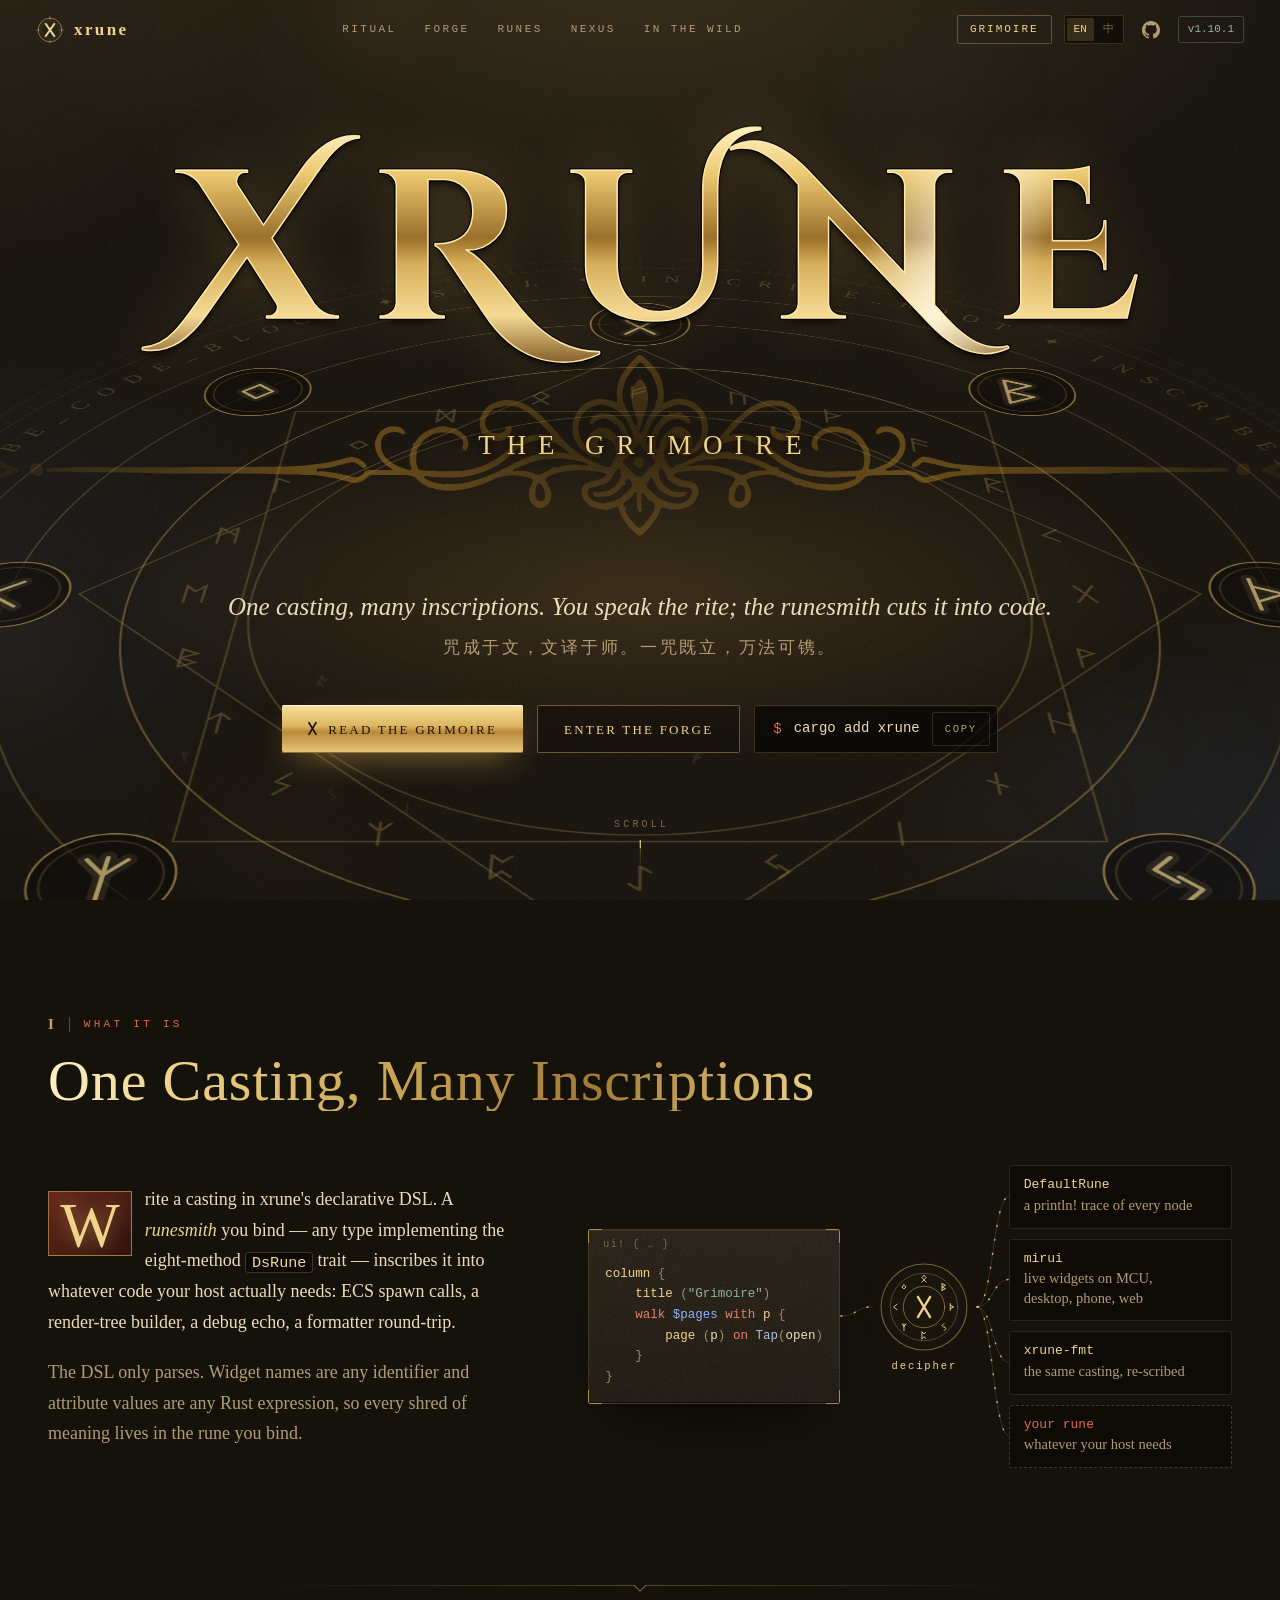
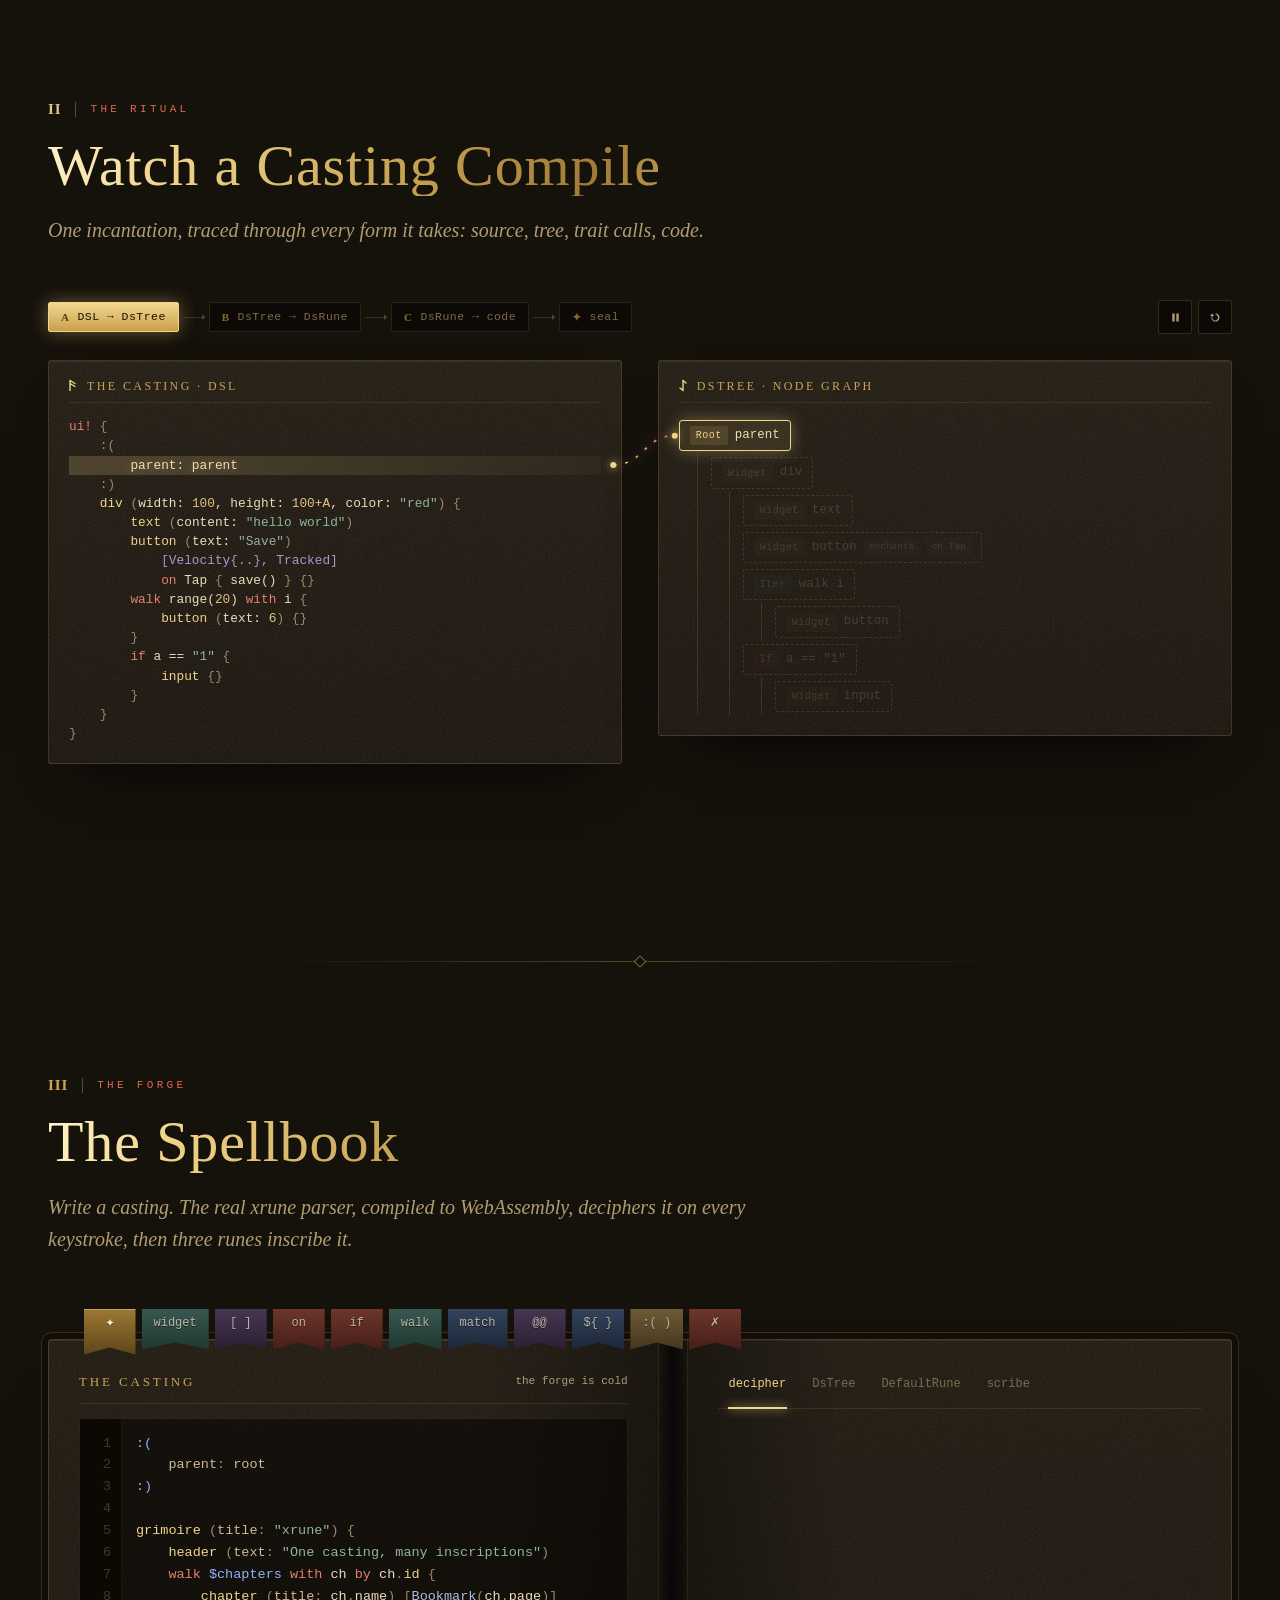
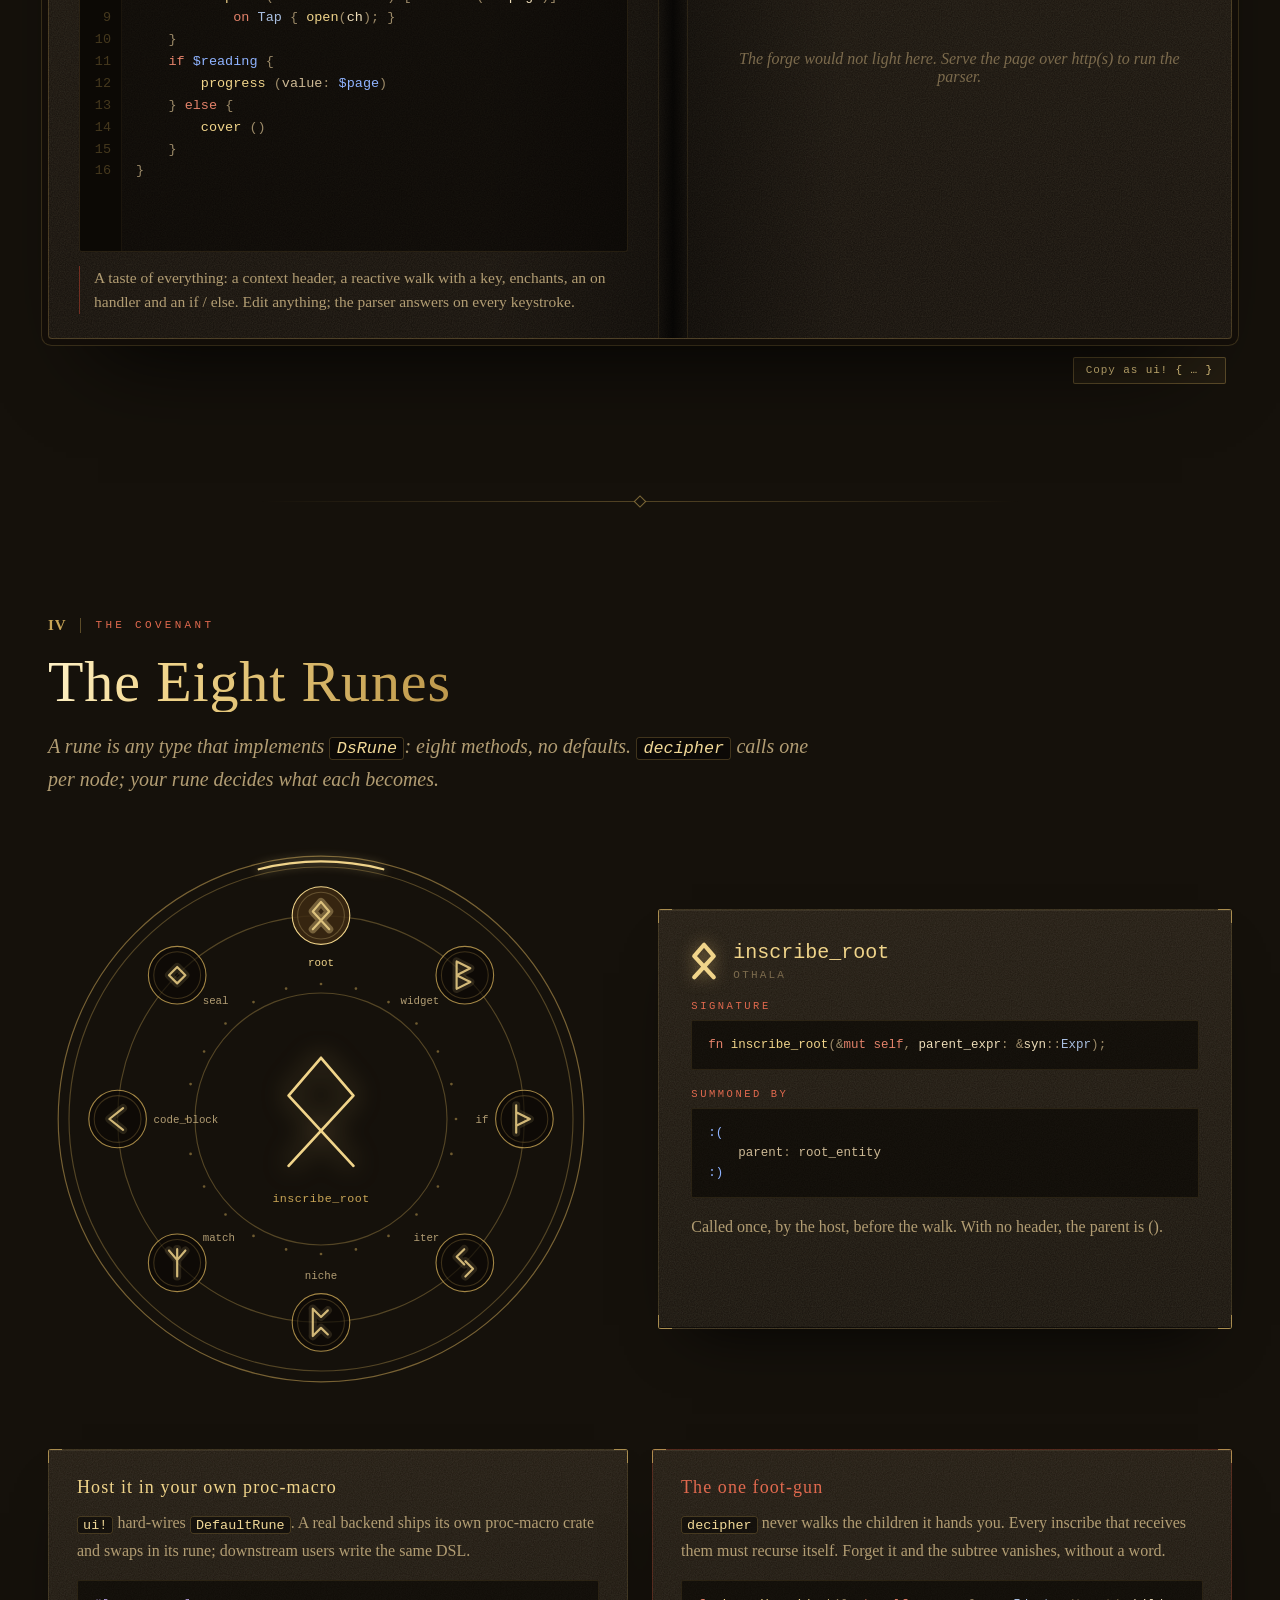
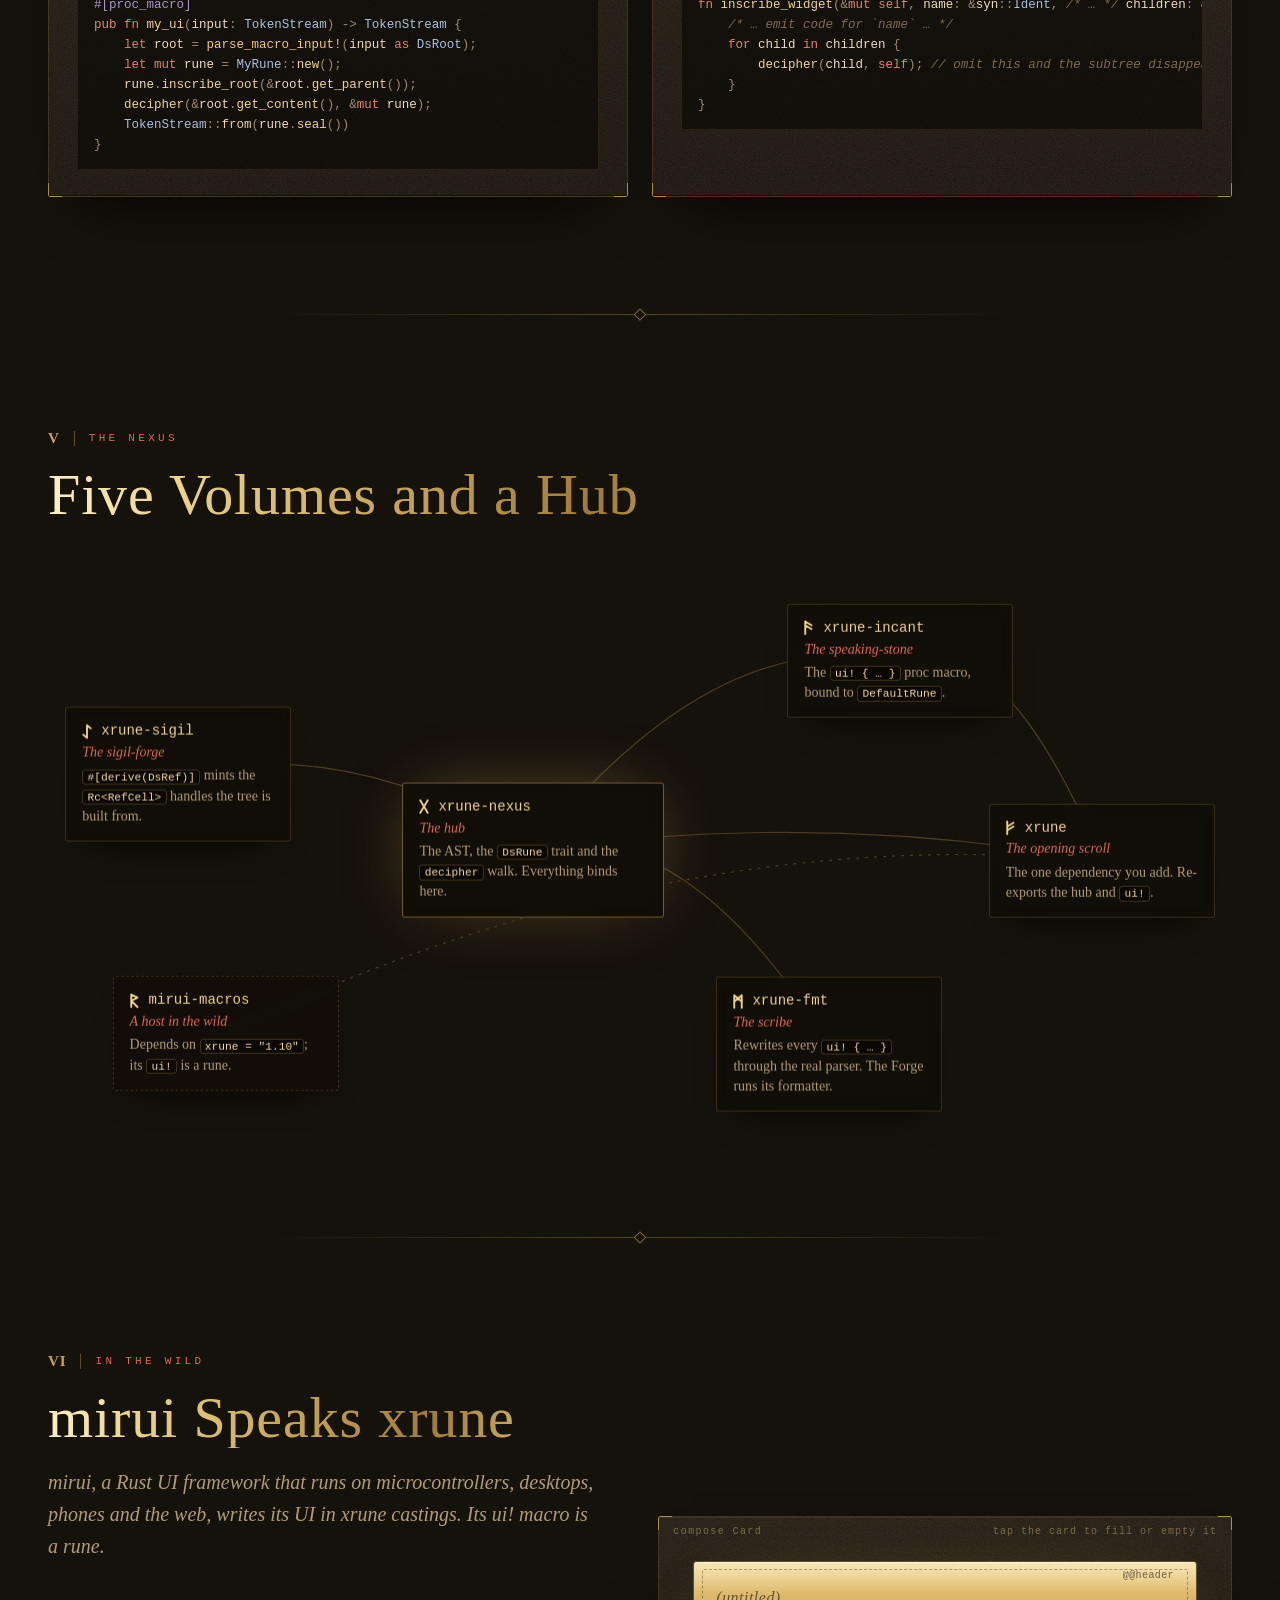
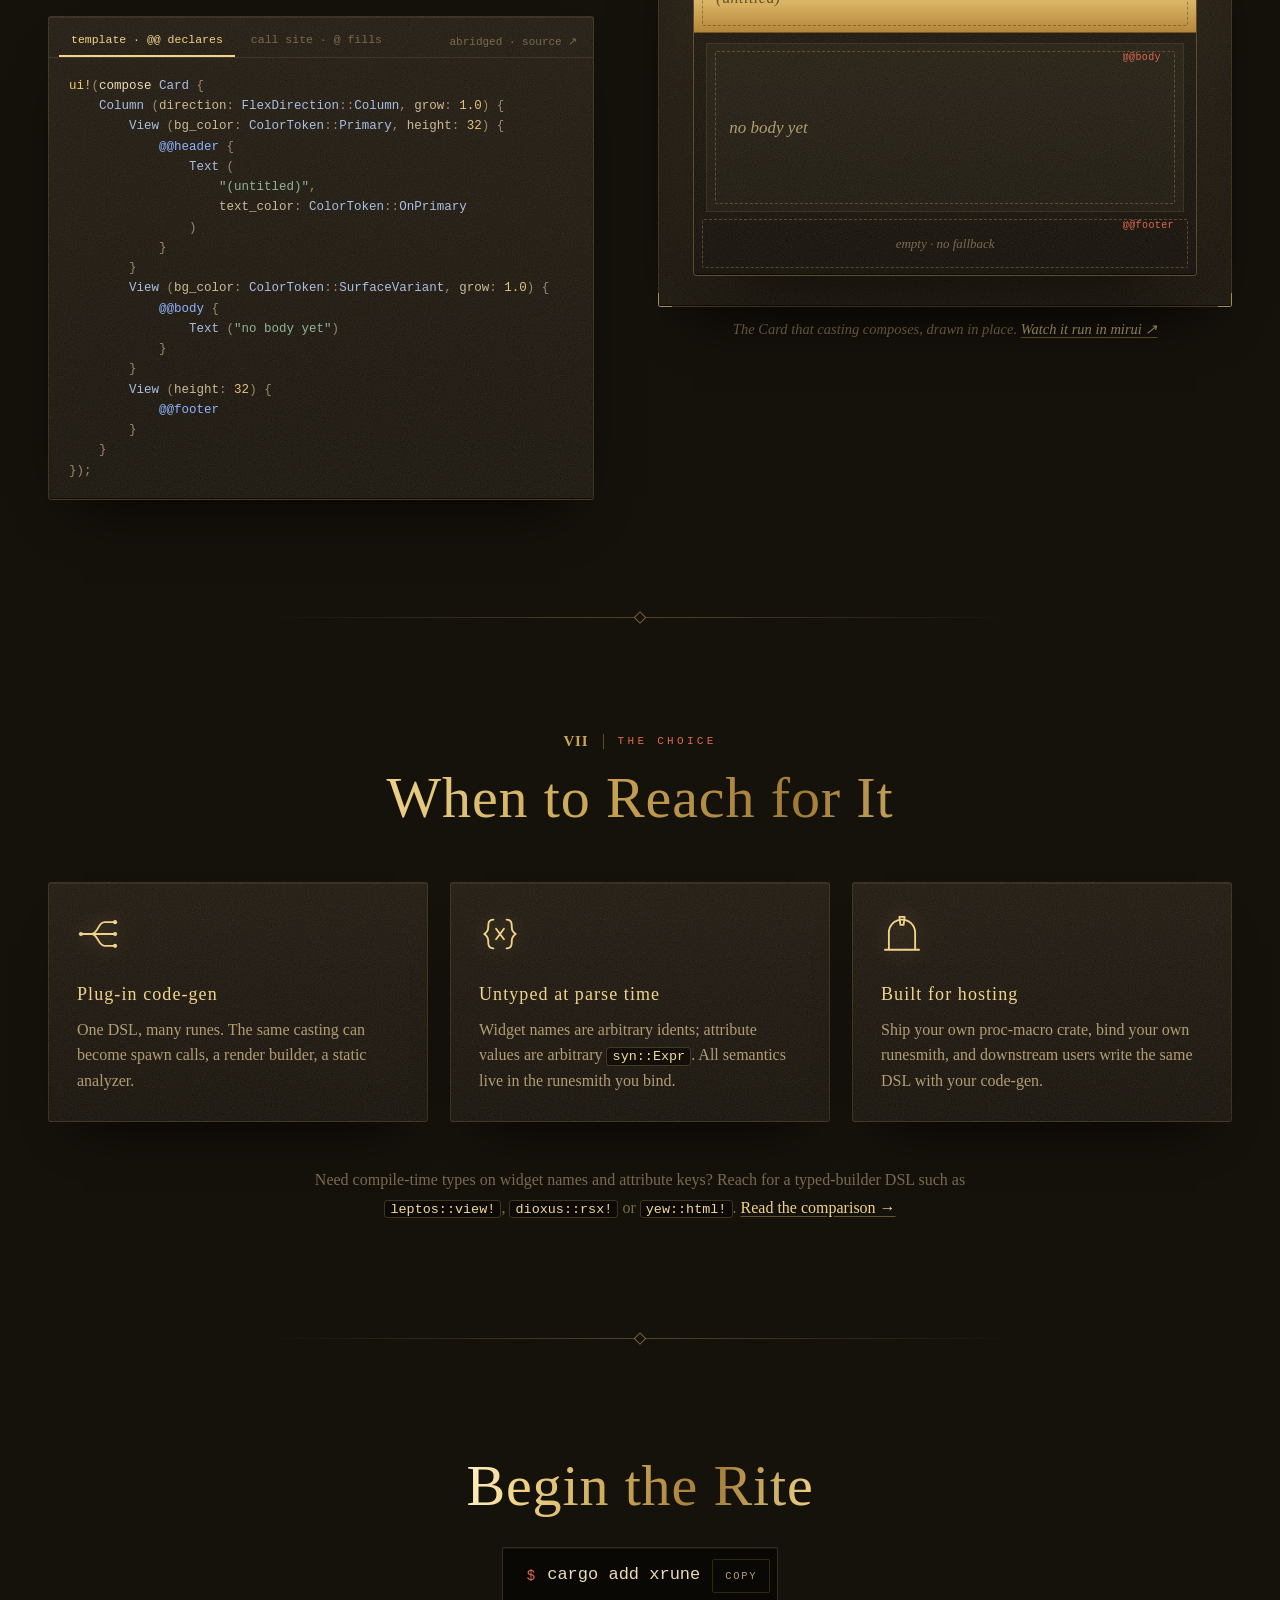
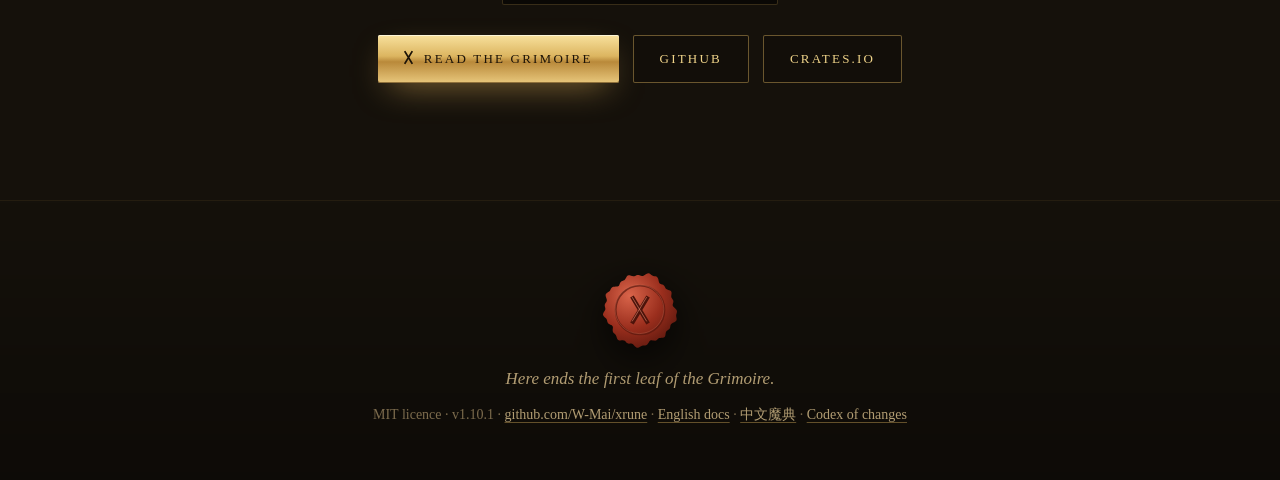
==== commit f08d6d19: "💄(site): draw the mirui Card in place, trim the Nexus, classical zh copy - Replace the mirui poster " ====
--- a/docs/landing/index.html
+++ b/docs/landing/index.html
@@ -271,7 +271,7 @@
       </article>
       <article class="note warn vellum reveal" style="--i:1">
         <h3 data-i18n="runes.trap.t">The one foot-gun</h3>
-        <p data-i18n-html="runes.trap.p"><code>decipher</code> walks only the root for you. Every inscribe that receives children must recurse itself. Forget it and the subtree vanishes, without a word.</p>
+        <p data-i18n-html="runes.trap.p"><code>decipher</code> never walks the children it hands you. Every inscribe that receives them must recurse itself. Forget it and the subtree vanishes, without a word.</p>
 <pre><code class="hl-rust">fn inscribe_widget(&amp;mut self, name: &amp;syn::Ident, /* … */ children: &amp;[DsTreeRef]) {
     /* … emit code for `name` … */
     for child in children {
@@ -288,7 +288,6 @@
     <header class="sec-head reveal">
       <p class="kicker"><span class="num">V</span><span data-i18n="nexus.kicker">The Nexus</span></p>
       <h2 class="ink" data-i18n="nexus.title">Five Volumes and a Hub</h2>
-      <p class="lede" data-i18n="nexus.lede">One workspace, one moving version. Every release advances all five together.</p>
     </header>
     <div class="constellation reveal" id="constellation">
       <svg class="cn-lines" id="cnLines" aria-hidden="true"></svg>
@@ -323,7 +322,6 @@
         <span data-i18n-html="nexus.mirui.desc">Depends on <code>xrune = "1.10"</code>; its <code>ui!</code> is a rune.</span>
       </a>
     </div>
-    <p class="cn-foot reveal"><span data-i18n="nexus.order">publish order</span> <code>sigil → nexus → incant → xrune → fmt</code></p>
   </div>
 </section>
 
@@ -337,10 +335,11 @@
       </header>
       <div class="wild-code vellum reveal">
         <div class="wc-tabs" role="tablist">
-          <button type="button" role="tab" class="on" data-wc="decl" data-i18n="wild.decl">template · @@ declares</button>
-          <button type="button" role="tab" data-wc="fill" data-i18n="wild.fill">call site · @ fills</button>
+          <button type="button" role="tab" class="on" aria-selected="true" data-wc="decl" data-i18n="wild.decl">template · @@ declares</button>
+          <button type="button" role="tab" aria-selected="false" data-wc="fill" data-i18n="wild.fill">call site · @ fills</button>
           <a class="wc-src" href="https://github.com/W-Mai/mirui/blob/main/src/gallery/demos/niche/card.rs" data-i18n="wild.src">abridged · source ↗</a>
         </div>
+        <div class="wc-panes">
 <pre data-wc-pane="decl"><code class="hl-dsl">ui!(compose Card {
     Column (direction: FlexDirection::Column, grow: 1.0) {
         View (bg_color: ColorToken::Primary, height: 32) {
@@ -361,7 +360,7 @@
         }
     }
 });</code></pre>
-<pre data-wc-pane="fill" hidden><code class="hl-dsl">Card (width: Dimension::percent(100), height: 140) {
+<pre data-wc-pane="fill" class="off"><code class="hl-dsl">Card (width: Dimension::percent(100), height: 140) {
     @header {
         Text ("ALERT", text_color: ColorToken::OnPrimary)
     }
@@ -373,17 +372,32 @@
         Text ("FOOTER SLOT", font_size: 11)
     }
 }</code></pre>
-      </div>
-    </div>
-    <figure class="wild-device reveal" style="--i:1">
-      <div class="win">
-        <div class="win-bar"><i></i><i></i><i></i><span>mirui.rs/?demo=niche</span><a href="https://mirui.rs/?demo=niche" aria-label="Open mirui demo in a new tab" target="_blank" rel="noopener">↗</a></div>
-        <div class="win-body" id="wildStage">
-          <img src="mirui-niche.webp" width="960" height="640" loading="lazy" alt="mirui's named-slot demo: Card templates whose header, body and footer slots are filled at the call site">
-          <button type="button" class="wild-play" id="wildPlay"><span class="dot"></span><span data-i18n="wild.play">Run the live demo</span></button>
-        </div>
-      </div>
-      <figcaption data-i18n="wild.cap">Real mirui, compiled to WebAssembly, rendering the Card on the left. 480 × 320.</figcaption>
+        </div>
+      </div>
+    </div>
+    <figure class="wild-stage reveal" style="--i:1" id="wildStage" data-mode="decl">
+      <div class="ws-leaf vellum">
+        <span class="tag">compose Card</span>
+        <span class="ws-hint" data-i18n="wild.hint">tap the card to fill or empty it</span>
+        <div class="ws-card" id="wildCard" role="button" tabindex="0" aria-label="Card: switch between the template and the call site">
+          <div class="ws-slot ws-head" data-slot="header">
+            <span class="ws-sig" aria-hidden="true"><i>@</i>@header</span>
+            <span class="ws-txt fb">(untitled)</span>
+            <span class="ws-txt fl">ALERT</span>
+          </div>
+          <div class="ws-slot ws-body" data-slot="body">
+            <span class="ws-sig" aria-hidden="true"><i>@</i>@body</span>
+            <span class="ws-txt fb">no body yet</span>
+            <span class="ws-txt fl">@header @body @footer<br>each pick their own slot.</span>
+          </div>
+          <div class="ws-slot ws-foot" data-slot="footer">
+            <span class="ws-sig" aria-hidden="true"><i>@</i>@footer</span>
+            <span class="ws-txt fb" data-i18n="wild.void">empty · no fallback</span>
+            <span class="ws-txt fl">FOOTER SLOT</span>
+          </div>
+        </div>
+      </div>
+      <figcaption><span data-i18n="wild.cap">The Card that casting composes, drawn in place.</span> <a href="https://mirui.rs/?demo=niche" target="_blank" rel="noopener" data-i18n="wild.live">Watch it run in mirui ↗</a></figcaption>
     </figure>
   </div>
 </section>
@@ -440,7 +454,7 @@
     <span data-crate-version>v1.10.1</span><span data-crate-downloads></span> ·
     <a href="https://github.com/W-Mai/xrune">github.com/W-Mai/xrune</a> ·
     <a href="book/">English docs</a> ·
-    <a href="book/zh-CN/">中文文档</a> ·
+    <a href="book/zh-CN/">中文魔典</a> ·
     <a href="book/codex.html" data-book="codex.html" data-i18n="foot.codex">Codex of changes</a>
   </p>
 </footer>
--- a/docs/landing/landing.css
+++ b/docs/landing/landing.css
@@ -854,8 +854,6 @@
 html[data-lang="zh"] .cn-node i { font-style: normal; letter-spacing: .1em; }
 .cn-node > span:last-child { font-size: 14px; line-height: 1.45; color: var(--muted); }
 .cn-node code { font-size: .8em; }
-.cn-foot { margin: 34px 0 0; text-align: center; font: 11px var(--mono); letter-spacing: .2em; text-transform: uppercase; color: var(--faint); }
-.cn-foot code { margin-left: 8px; letter-spacing: 0; text-transform: none; }
 
 /* ---------------------------------------------------------------- VI · wild */
 .wild-grid { display: grid; grid-template-columns: minmax(0, 1fr) minmax(0, 1.05fr); gap: clamp(30px, 5vw, 70px); align-items: center; }
@@ -866,31 +864,74 @@
 .wc-tabs .wc-src { margin-left: auto; font: 11px var(--mono); color: var(--faint); text-decoration: none; padding: 9px 6px; }
 .wc-tabs .wc-src:hover { color: var(--gold-hi); }
 .wild-code pre { margin: 0; padding: 18px 20px; overflow-x: auto; font: 12.5px/1.62 var(--mono); }
-.wild-device { margin: 0; }
-.win { border-radius: 10px; overflow: hidden; background: #0e0f15; border: 1px solid rgba(201, 165, 86, .28); box-shadow: 0 0 0 1px #000, 0 50px 90px -40px rgba(0, 0, 0, .95), 0 0 90px -40px rgba(120, 150, 220, .35); }
-.win-bar { display: flex; align-items: center; gap: 7px; height: 36px; padding: 0 12px; background: linear-gradient(#22232c, #1a1b22); border-bottom: 1px solid #000; }
-.win-bar i { width: 11px; height: 11px; border-radius: 50%; background: #3a3b45; }
-.win-bar i:nth-child(1) { background: #c25a4a; } .win-bar i:nth-child(2) { background: #c9a556; } .win-bar i:nth-child(3) { background: #6c9a72; }
-.win-bar span { flex: 1; margin: 0 8px; padding: 4px 10px; font: 11px var(--mono); color: #8d8f9c; background: #121319; border-radius: 4px; }
-.win-bar a { color: #8d8f9c; text-decoration: none; font: 13px var(--mono); }
-.win-bar a:hover { color: var(--gold-hi); }
-.win-body { position: relative; aspect-ratio: 3 / 2; background: #15161d; }
-.win-body img, .win-body iframe { display: block; width: 100%; height: 100%; border: 0; object-fit: cover; }
-.win-body .wild-frame { position: absolute; inset: 0; opacity: 0; transition: opacity .7s var(--ease); background: #15161d; }
-.win-body .wild-frame.on { opacity: 1; }
-.wild-play {
-  position: absolute; left: 50%; bottom: 14px; translate: -50% 0;
-  display: inline-flex; align-items: center; gap: 10px;
-  padding: 11px 18px; cursor: pointer;
-  font: 12px/1 var(--mono); letter-spacing: .06em; color: #f4e6c4;
-  background: rgba(14, 11, 7, .8); border: 1px solid rgba(240, 212, 138, .6); border-radius: 30px;
-  -webkit-backdrop-filter: blur(8px); backdrop-filter: blur(8px);
-  transition: background .25s, transform .3s var(--ease);
-}
-.wild-play:hover { background: rgba(40, 30, 14, .9); transform: translateY(-2px); }
-.wild-play .dot { width: 8px; height: 8px; border-radius: 50%; background: #7fe0a0; box-shadow: 0 0 10px #7fe0a0; }
-.wild-device figcaption { margin-top: 14px; text-align: center; font: italic 14.5px var(--serif); color: var(--faint); }
-html[data-lang="zh"] .wild-device figcaption { font-style: normal; }
+/* both castings share one cell, so a tab switch never moves the page */
+.wc-panes { display: grid; grid-template-columns: minmax(0, 1fr); }
+.wc-panes > pre { grid-area: 1 / 1; transition: opacity .35s var(--ease), visibility .35s; }
+.wc-panes > pre.off { opacity: 0; visibility: hidden; }
+/* the code lines a slot comes from: the rest of the casting falls out of focus */
+.wild-code .ln { transition: opacity .3s, filter .3s, text-shadow .3s; }
+.wild-code.linking .ln { opacity: .28; filter: blur(.5px); }
+.wild-code.linking .ln.hot { opacity: 1; filter: none; text-shadow: 0 0 14px rgba(240, 200, 120, .4); }
+
+/* the Card that casting composes, drawn in the Grimoire's own ink */
+.wild-stage { margin: 0; }
+.ws-leaf { padding: 44px clamp(18px, 3vw, 34px) 30px; }
+.ws-hint { position: absolute; top: 10px; right: 14px; font: 10px/1 var(--mono); letter-spacing: .1em; color: var(--faint); }
+.ws-card {
+  position: relative;
+  display: grid; grid-template-rows: minmax(54px, .8fr) minmax(112px, 2fr) minmax(46px, .7fr);
+  aspect-ratio: 16 / 10;
+  /* clip, not hidden: a scroll container would let the ratio crush the slots on a phone */
+  cursor: pointer; overflow: hidden; overflow: clip;
+  background: var(--noise), linear-gradient(180deg, #1f180f, #120e08);
+  border: 1px solid rgba(201, 165, 86, .34); border-radius: 4px;
+  box-shadow: inset 0 1px 0 rgba(255, 228, 170, .14), inset 0 -1px 0 rgba(0, 0, 0, .6), 0 34px 70px -36px #000, 0 0 70px -30px rgba(240, 190, 100, .22);
+  transition: transform .5s var(--ease), box-shadow .5s;
+}
+.ws-card:hover { transform: translateY(-2px); box-shadow: inset 0 1px 0 rgba(255, 228, 170, .18), inset 0 -1px 0 rgba(0, 0, 0, .6), 0 40px 80px -36px #000, 0 0 80px -26px rgba(240, 190, 100, .32); }
+.ws-slot { --k: 0; position: relative; display: grid; align-items: center; padding: 0 22px; isolation: isolate; transition: box-shadow .35s; }
+.ws-slot > * { grid-area: 1 / 1; }
+/* the template's own bands: a gold header, a body panel, a bare footer */
+.ws-head {
+  color: #1c1307;
+  /* gilt: a sheen up top, the leaf deepening toward the lower edge, no stripe behind the text */
+  background:
+    linear-gradient(180deg, rgba(255, 249, 222, .5), rgba(255, 249, 222, 0) 42%),
+    linear-gradient(180deg, #efd48f 0%, #d9b264 58%, #b4863a 100%);
+  box-shadow: inset 0 1px 0 rgba(255, 252, 235, .7), inset 0 -1px 0 rgba(84, 56, 18, .6);
+}
+.ws-body { --k: 1; margin: 10px 12px 0; color: var(--gold); background: rgba(255, 236, 190, .035); border: 1px solid rgba(201, 165, 86, .12); }
+.ws-foot { --k: 2; color: var(--gold); }
+/* the socket each @@ declares; it fades once a call site fills it */
+.ws-slot::before { content: ""; position: absolute; inset: 7px 8px; border: 1px dashed currentColor; border-radius: 2px; opacity: .34; pointer-events: none; transition: opacity .5s; transition-delay: calc(var(--k) * 120ms); }
+.wild-stage[data-mode="fill"] .ws-slot::before { opacity: 0; }
+.ws-sig { justify-self: end; align-self: start; margin-top: 9px; font: 10px/1 var(--mono); letter-spacing: .04em; color: var(--rubric-hi); white-space: nowrap; }
+.ws-head .ws-sig { color: rgba(28, 19, 7, .6); }
+.ws-sig i { display: inline-block; max-width: 1.2ch; overflow: hidden; vertical-align: top; font-style: normal; transition: max-width .45s var(--ease), opacity .35s; transition-delay: calc(var(--k) * 120ms); }
+.wild-stage[data-mode="fill"] .ws-sig i { max-width: 0; opacity: 0; }
+/* fallback and fill share one cell and cross in ink */
+.ws-txt { justify-self: start; transition: opacity .6s var(--ease), filter .6s var(--ease), transform .6s var(--ease); transition-delay: calc(var(--k) * 120ms + 80ms); }
+.ws-txt.fl { opacity: 0; filter: blur(6px); transform: translateY(6px); }
+.wild-stage[data-mode="fill"] .ws-txt.fb { opacity: 0; filter: blur(6px); transform: translateY(-6px); }
+.wild-stage[data-mode="fill"] .ws-txt.fl { opacity: 1; filter: none; transform: none; }
+.ws-head .fl { font: 700 15px/1 var(--display); letter-spacing: .28em; }
+.ws-head .fb { font: italic 16px/1 var(--serif); letter-spacing: .03em; color: rgba(28, 19, 7, .62); }
+.ws-body .ws-txt { font: 17px/1.55 var(--serif); color: var(--fg); }
+.ws-body .fb { font-style: italic; color: var(--muted); }
+.ws-foot .fl { font: 11px/1 var(--mono); letter-spacing: .32em; color: var(--muted); }
+.ws-foot .fb { justify-self: center; font: italic 13px/1 var(--serif); color: var(--faint); }
+html[data-lang="zh"] .ws-foot .fb { font-style: normal; letter-spacing: .3em; }
+/* the slot whose code is under the pointer */
+.ws-slot.hot { z-index: 1; box-shadow: 0 0 0 1px rgba(240, 212, 138, .75), 0 0 26px rgba(240, 200, 120, .3); }
+/* a light runs over each slot as it fills or empties */
+.ws-slot::after { content: ""; position: absolute; inset: 0; pointer-events: none; background: linear-gradient(105deg, transparent 35%, rgba(255, 238, 196, .22) 50%, transparent 65%); transform: translateX(-130%); }
+.ws-head::after { background: linear-gradient(105deg, transparent 35%, rgba(255, 255, 255, .7) 50%, transparent 65%); }
+.wild-stage.sweep .ws-slot::after { animation: ws-sweep 1.1s var(--ease) both; animation-delay: calc(var(--k) * 120ms); }
+@keyframes ws-sweep { to { transform: translateX(130%); } }
+.wild-stage figcaption { margin-top: 14px; text-align: center; font: italic 14.5px var(--serif); color: var(--faint); }
+.wild-stage figcaption a { color: var(--muted); white-space: nowrap; }
+.wild-stage figcaption a:hover { color: var(--gold-hi); }
+html[data-lang="zh"] .wild-stage figcaption { font-style: normal; }
 
 /* ---------------------------------------------------------------- VII · reach, rite, colophon */
 .seals { display: grid; grid-template-columns: repeat(3, minmax(0, 1fr)); gap: 22px; }
@@ -957,6 +998,8 @@
   .cta { flex-direction: column; }
   .cta .btn, .cta .install { width: min(100%, 360px); justify-content: center; }
   .subtitle { margin-top: -5%; }
+  /* the hint would run into the tag; on a phone it sits in the lower margin */
+  .ws-hint { top: auto; bottom: 10px; }
 }
 
 @media (prefers-reduced-motion: reduce) {
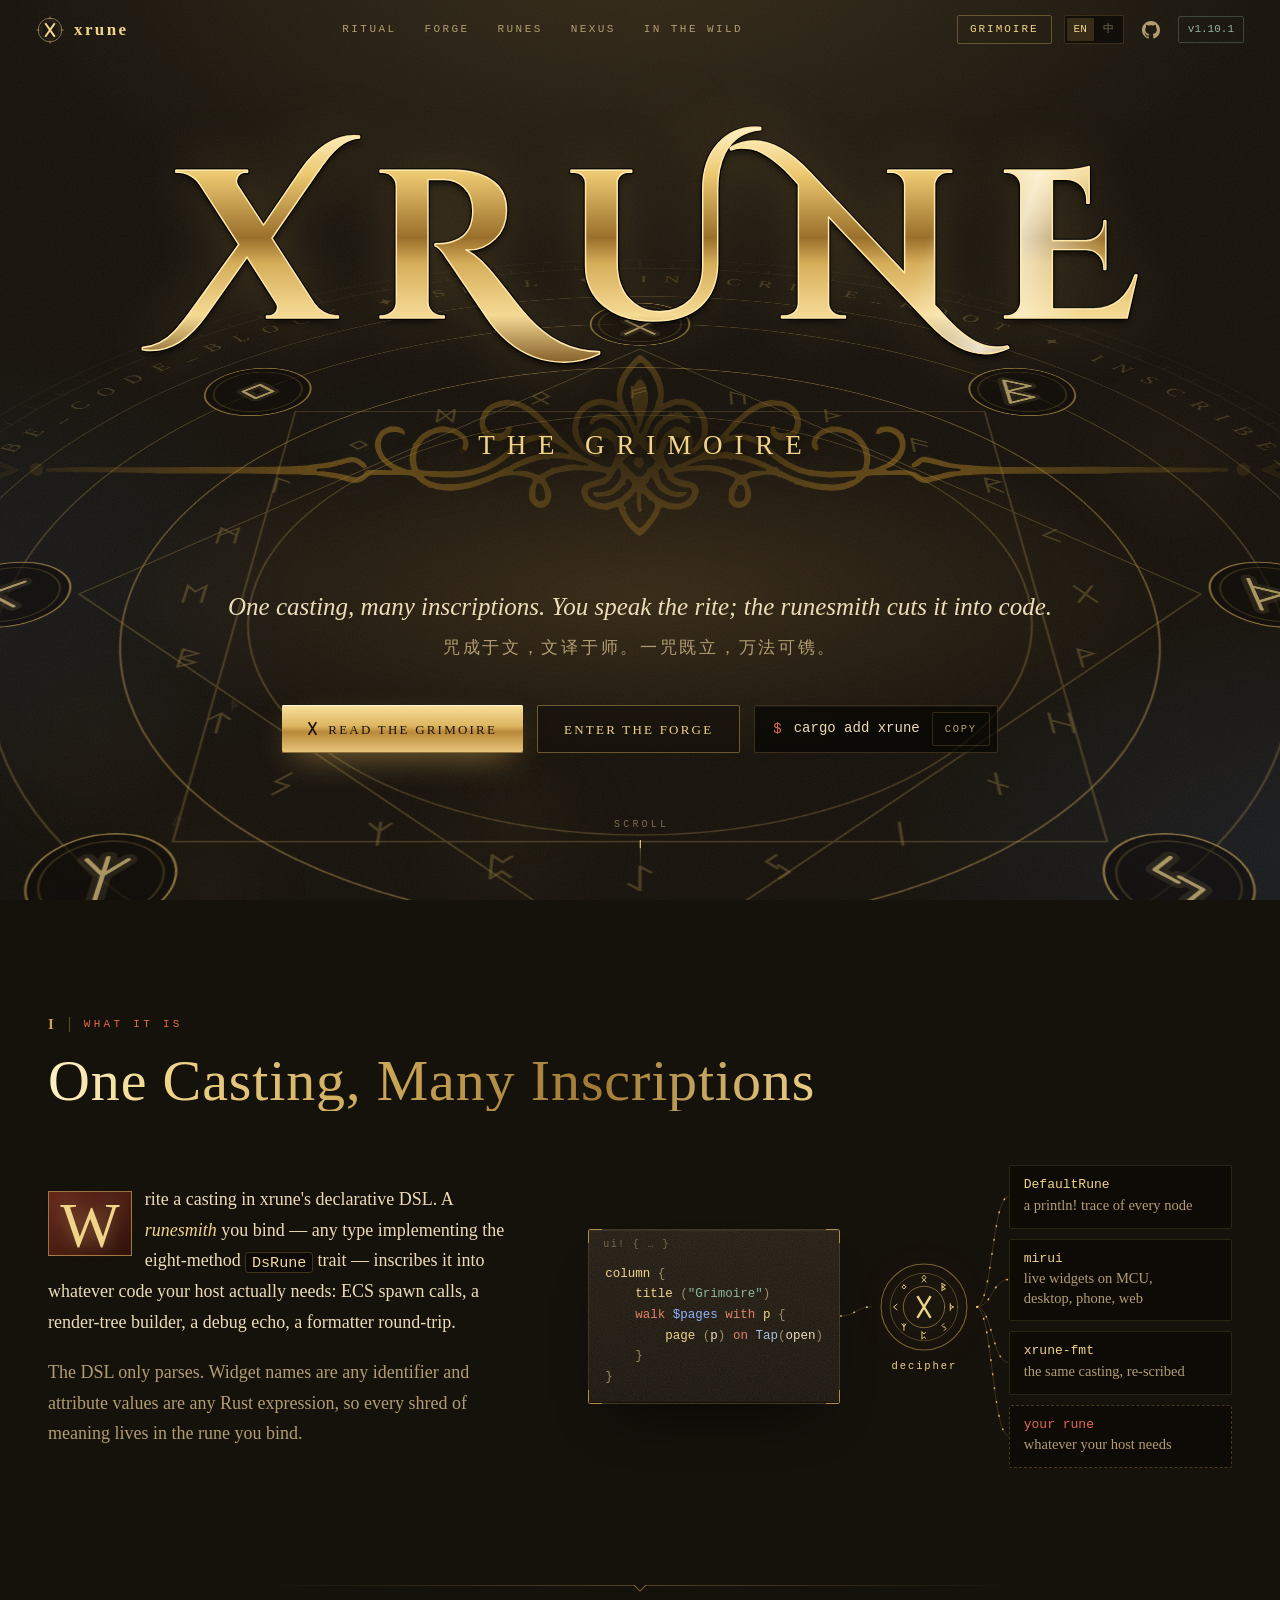
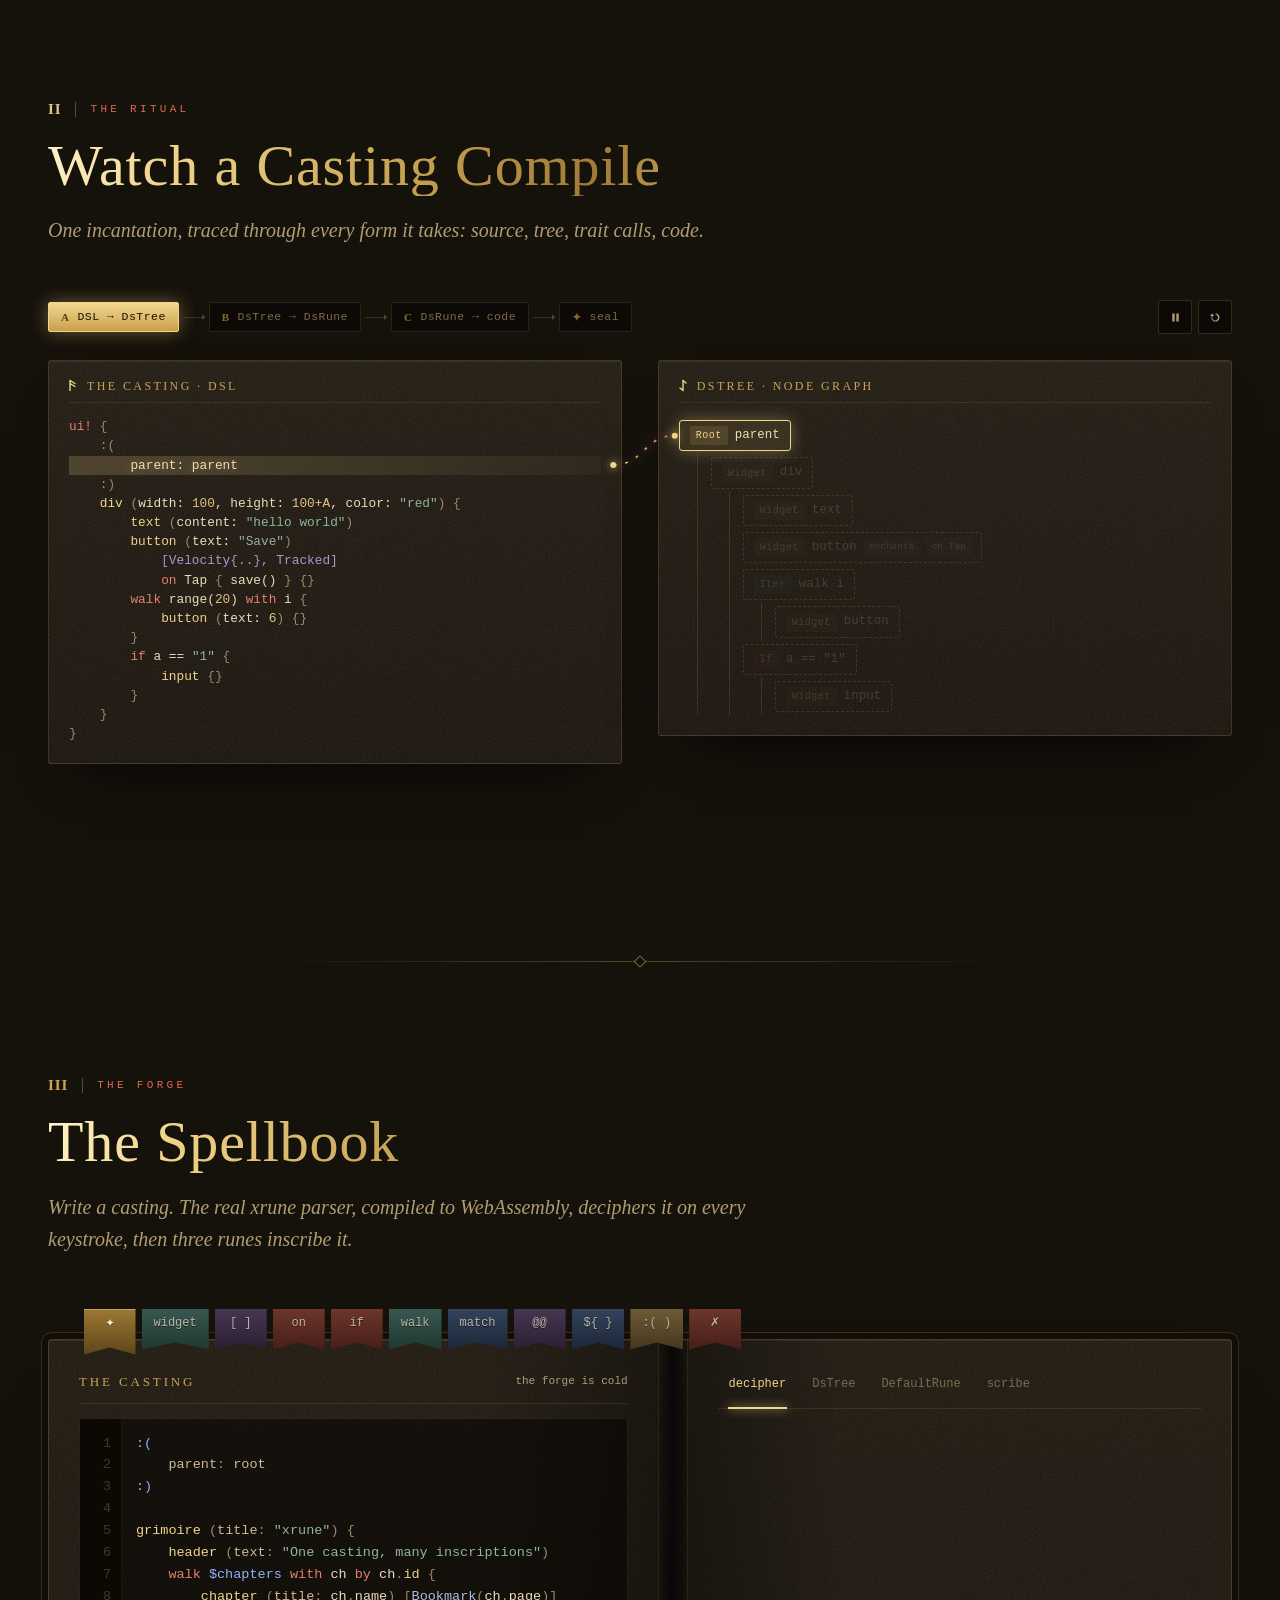
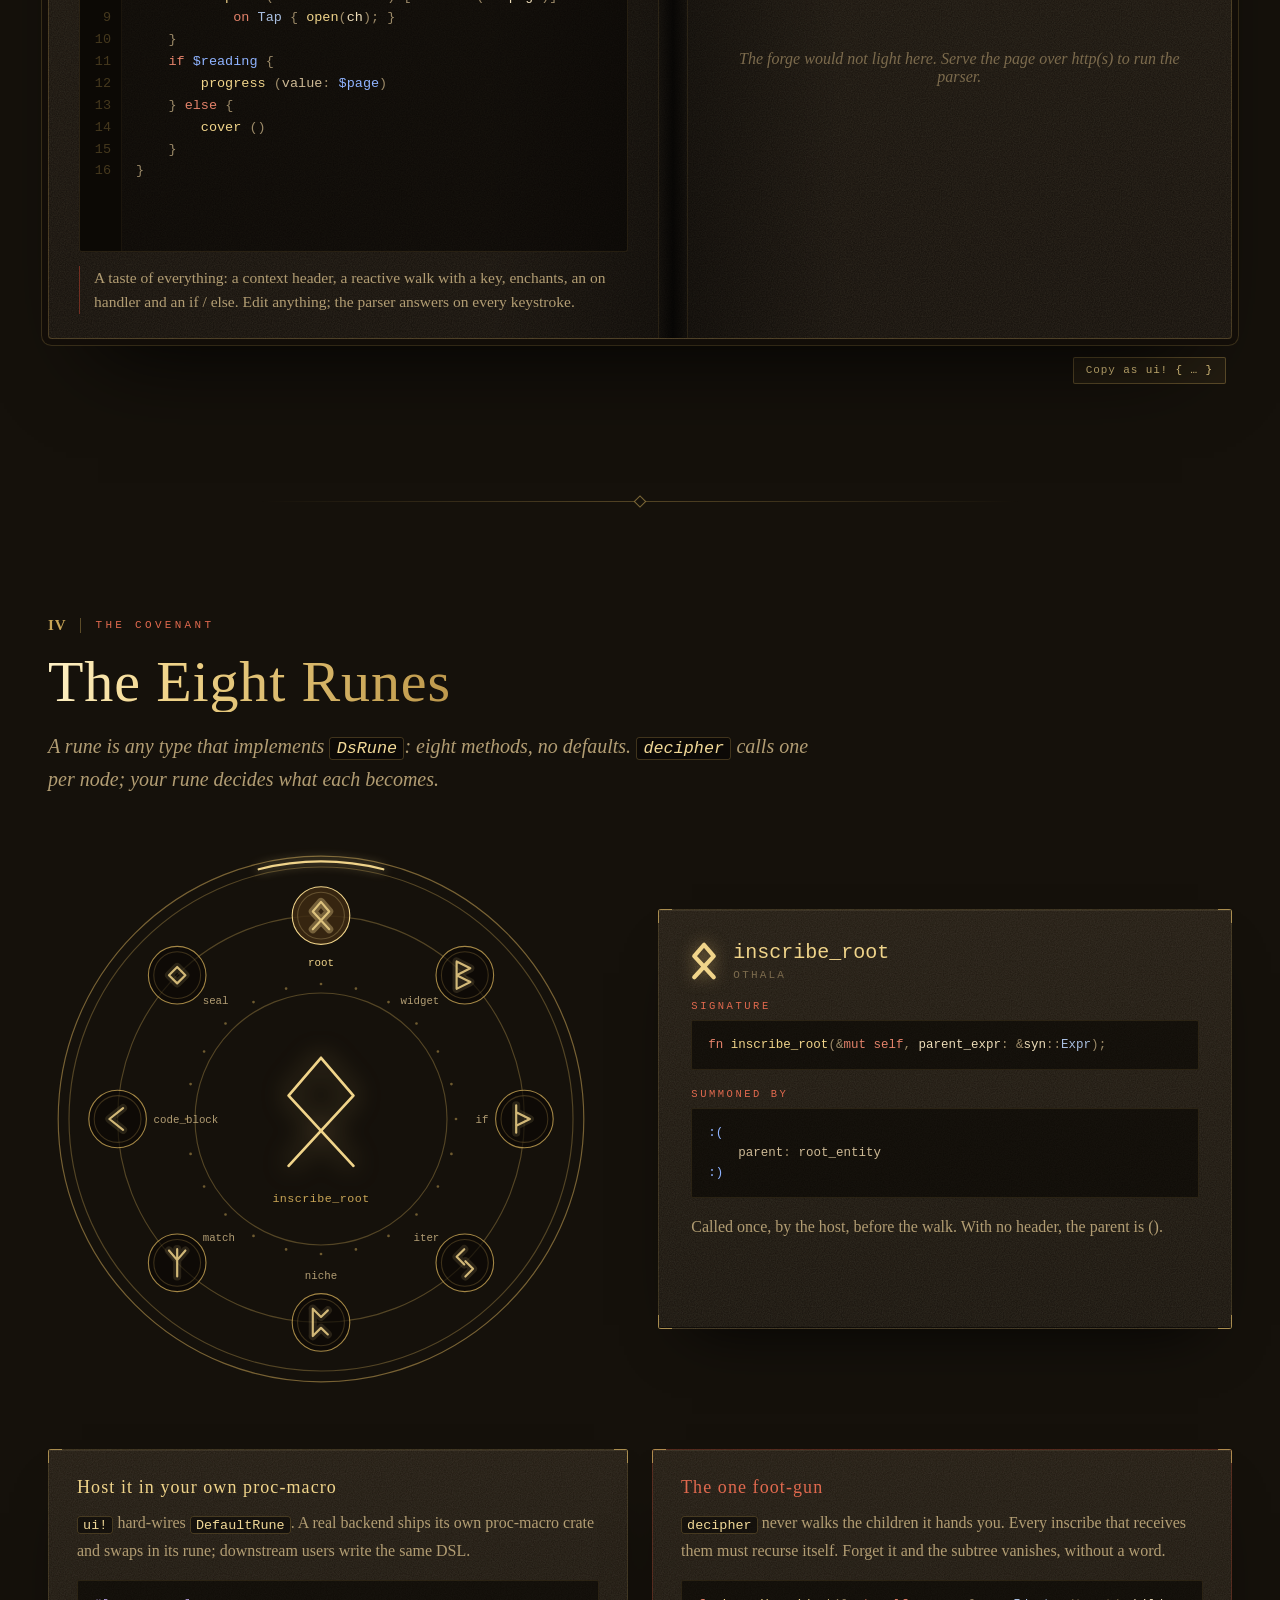
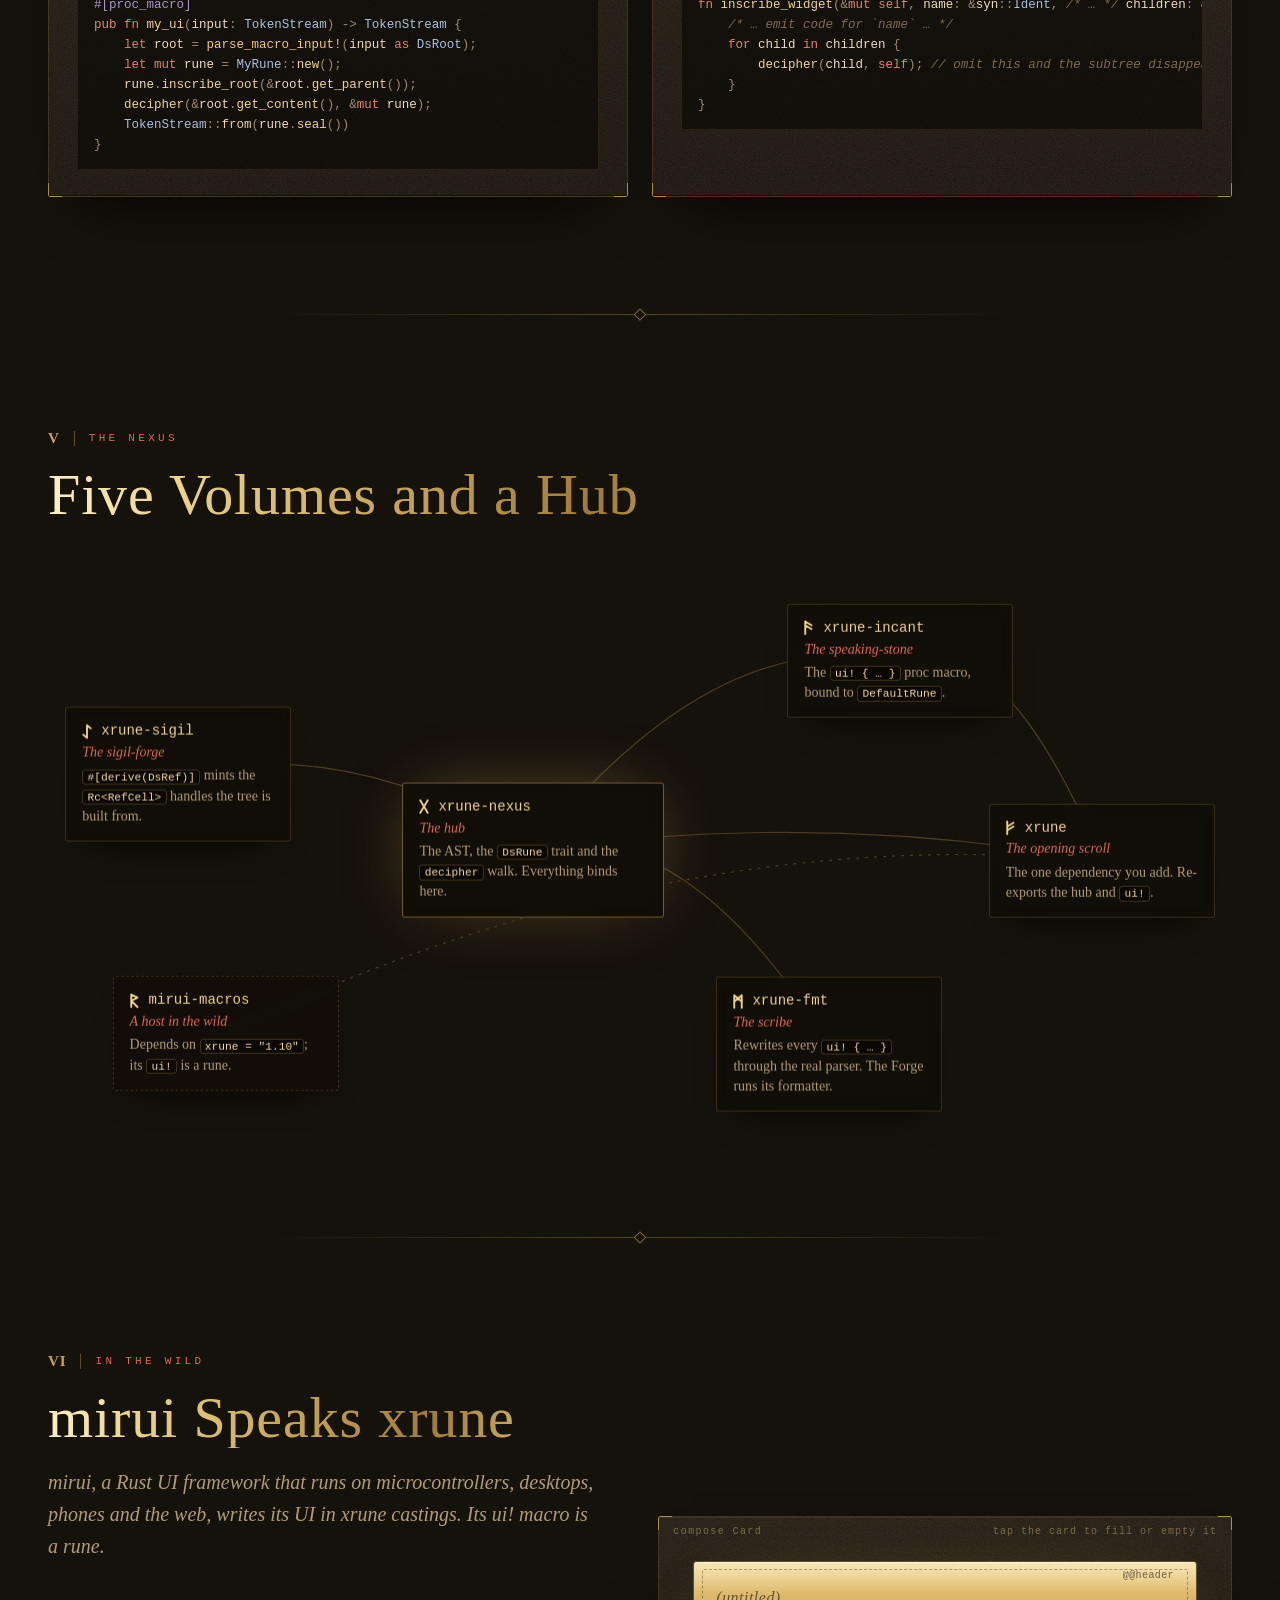
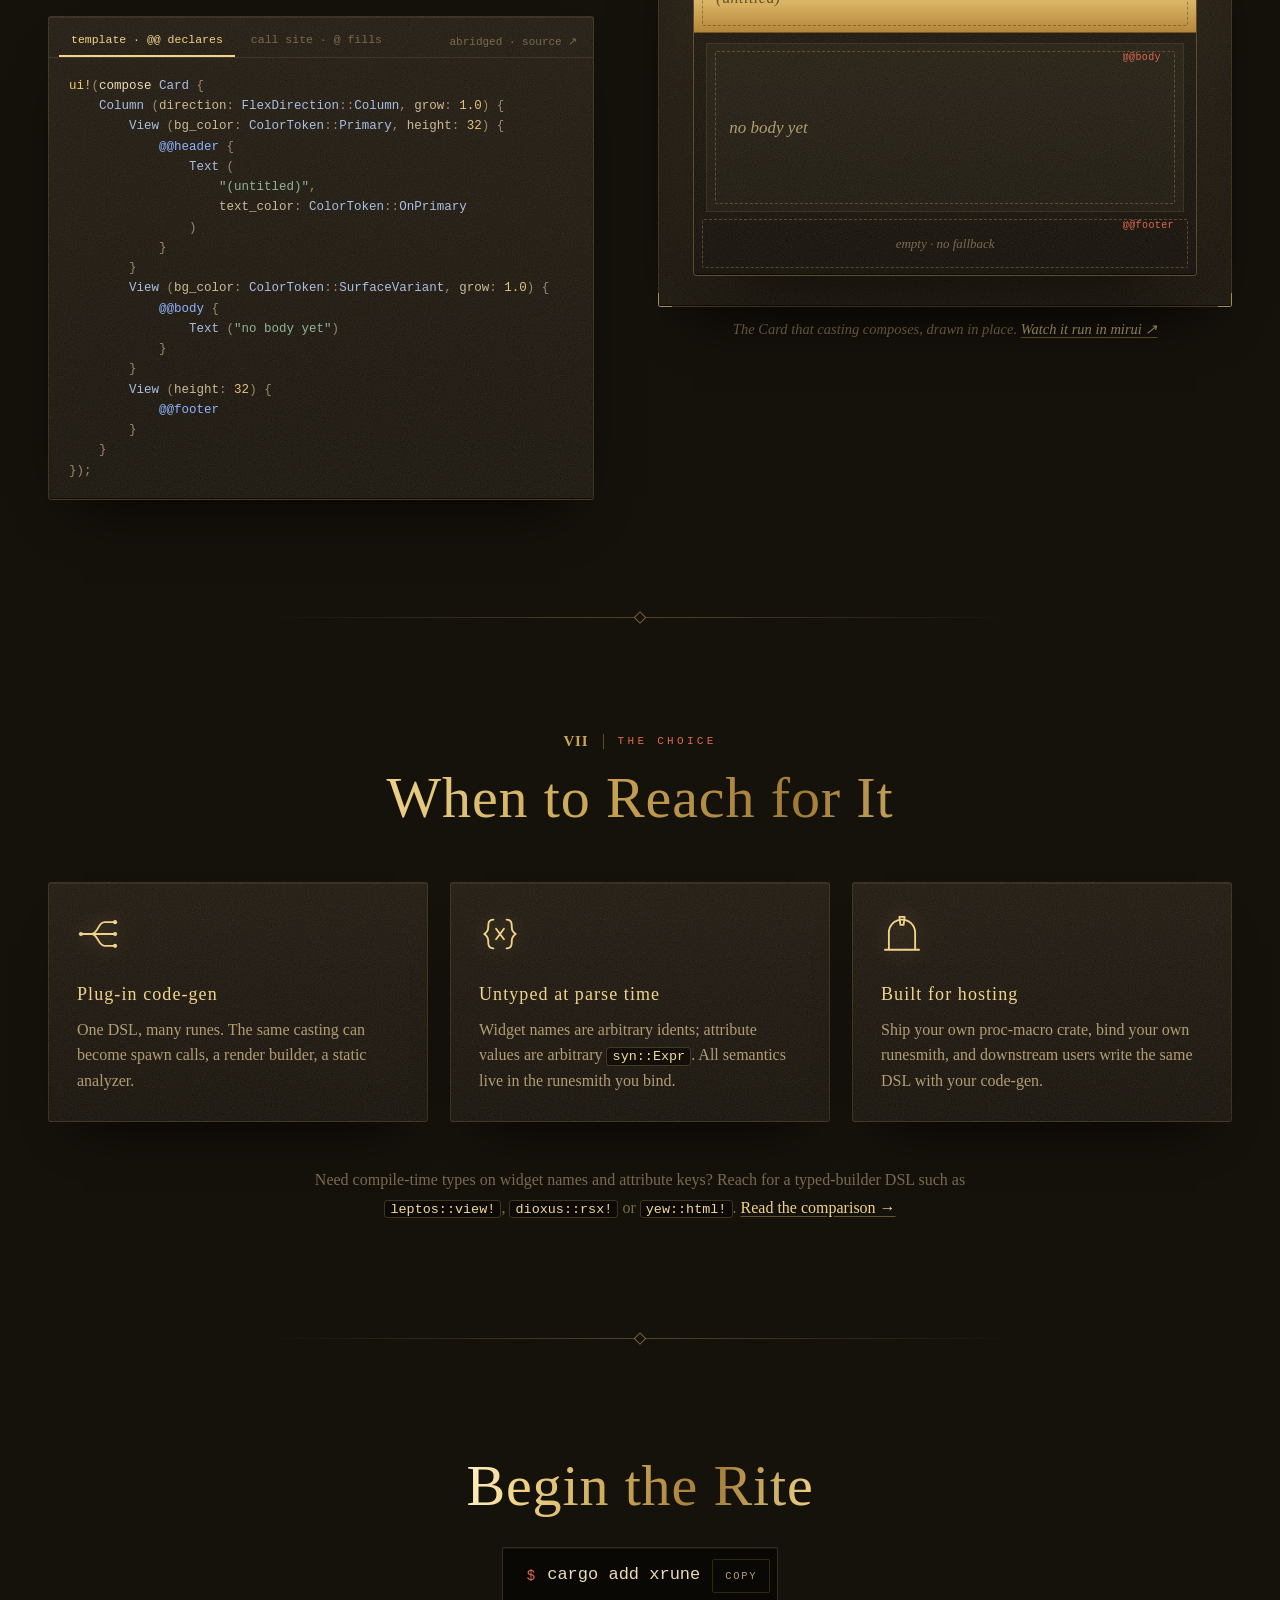
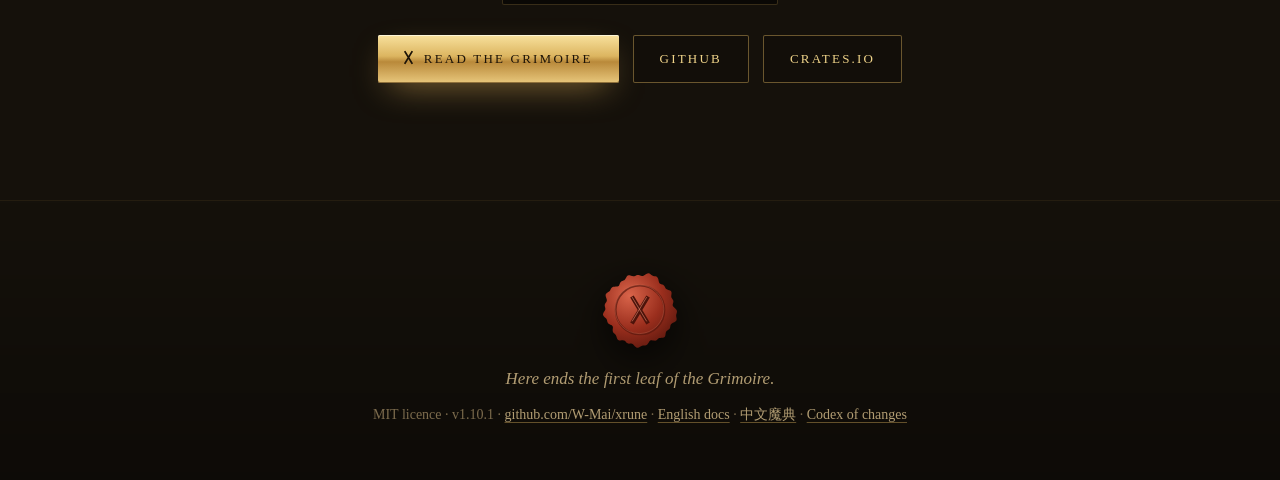
==== commit 15889f9f: "💄(book): bind the Grimoire in the landing page's vellum and gilt - theme/grimoire.css over mdBook's " ====
--- a/docs/landing/index.html
+++ b/docs/landing/index.html
@@ -464,6 +464,7 @@
 <script src="embers.js" defer></script>
 <script src="hero.js" defer></script>
 <script src="ritual.js" defer></script>
+<script src="pigments.js" defer></script>
 <script src="forge.js" defer></script>
 <script src="covenant.js" defer></script>
 <script src="site.js" defer></script>
